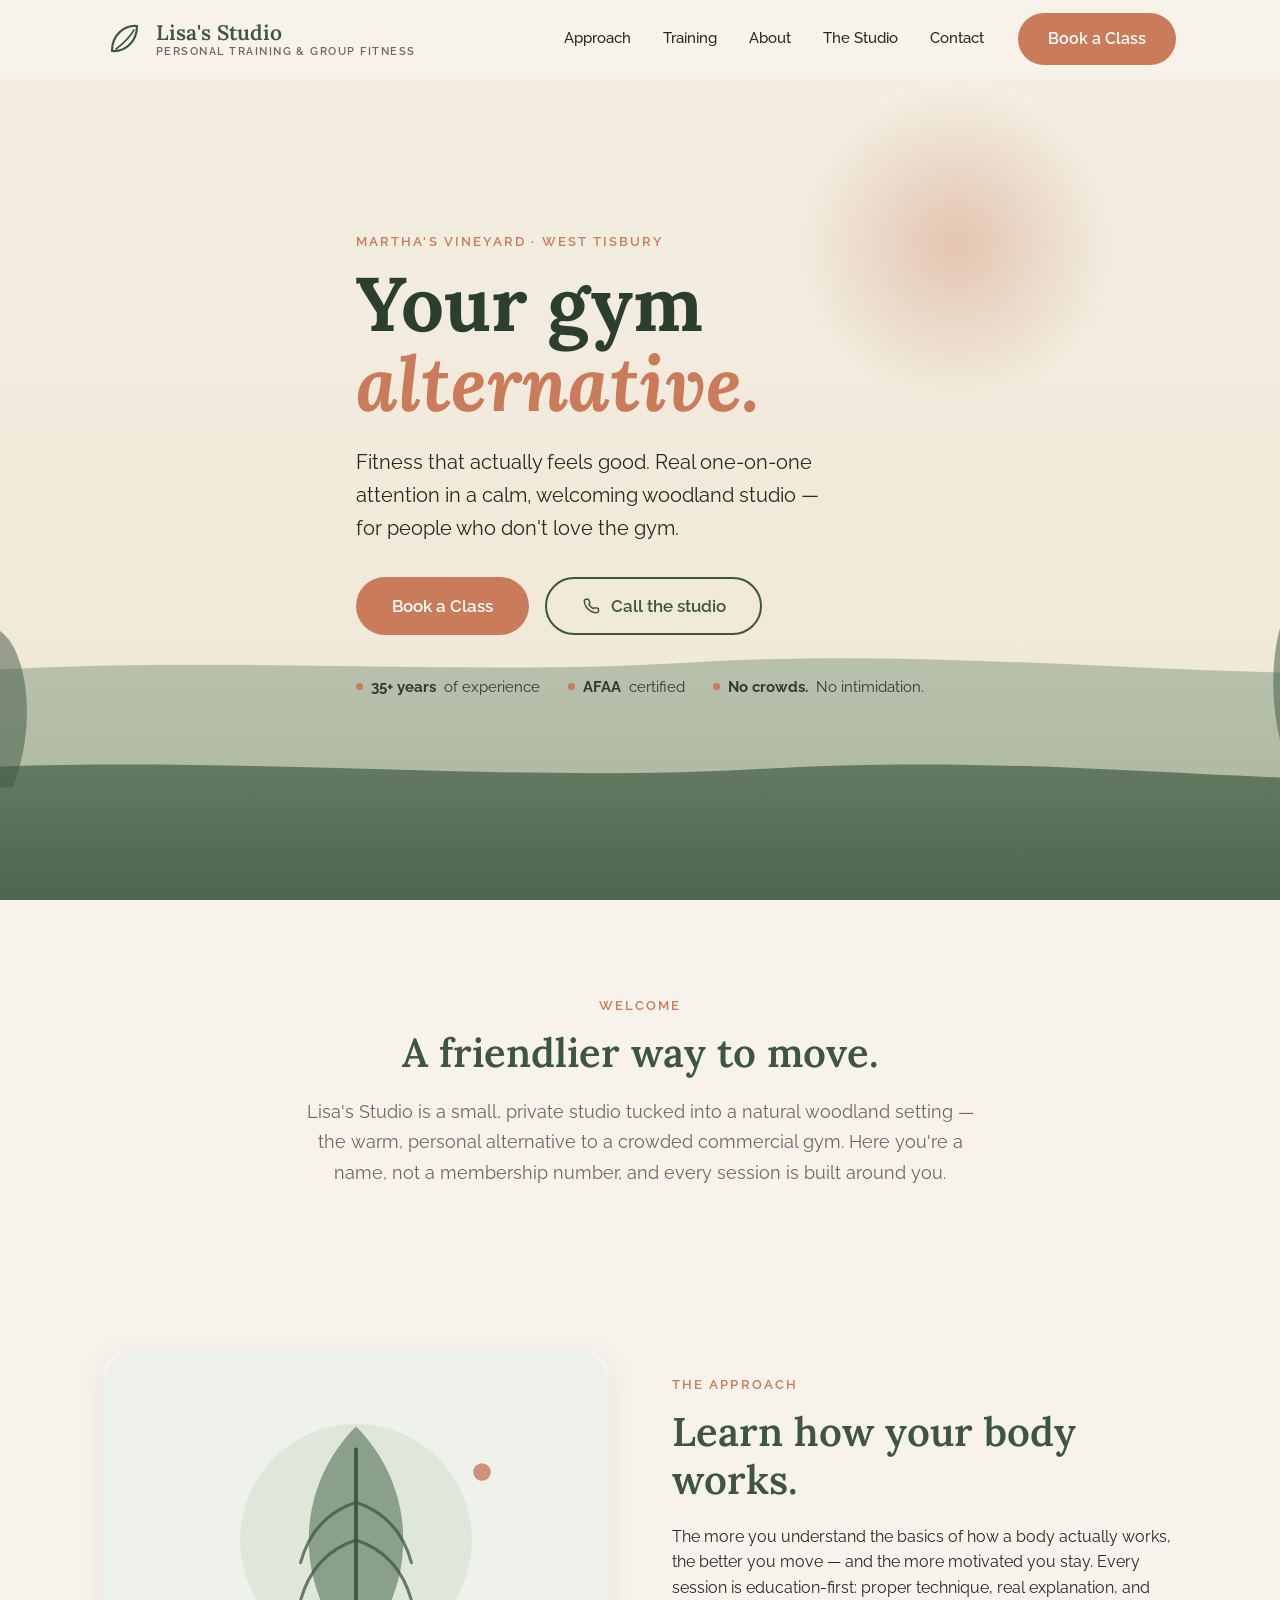
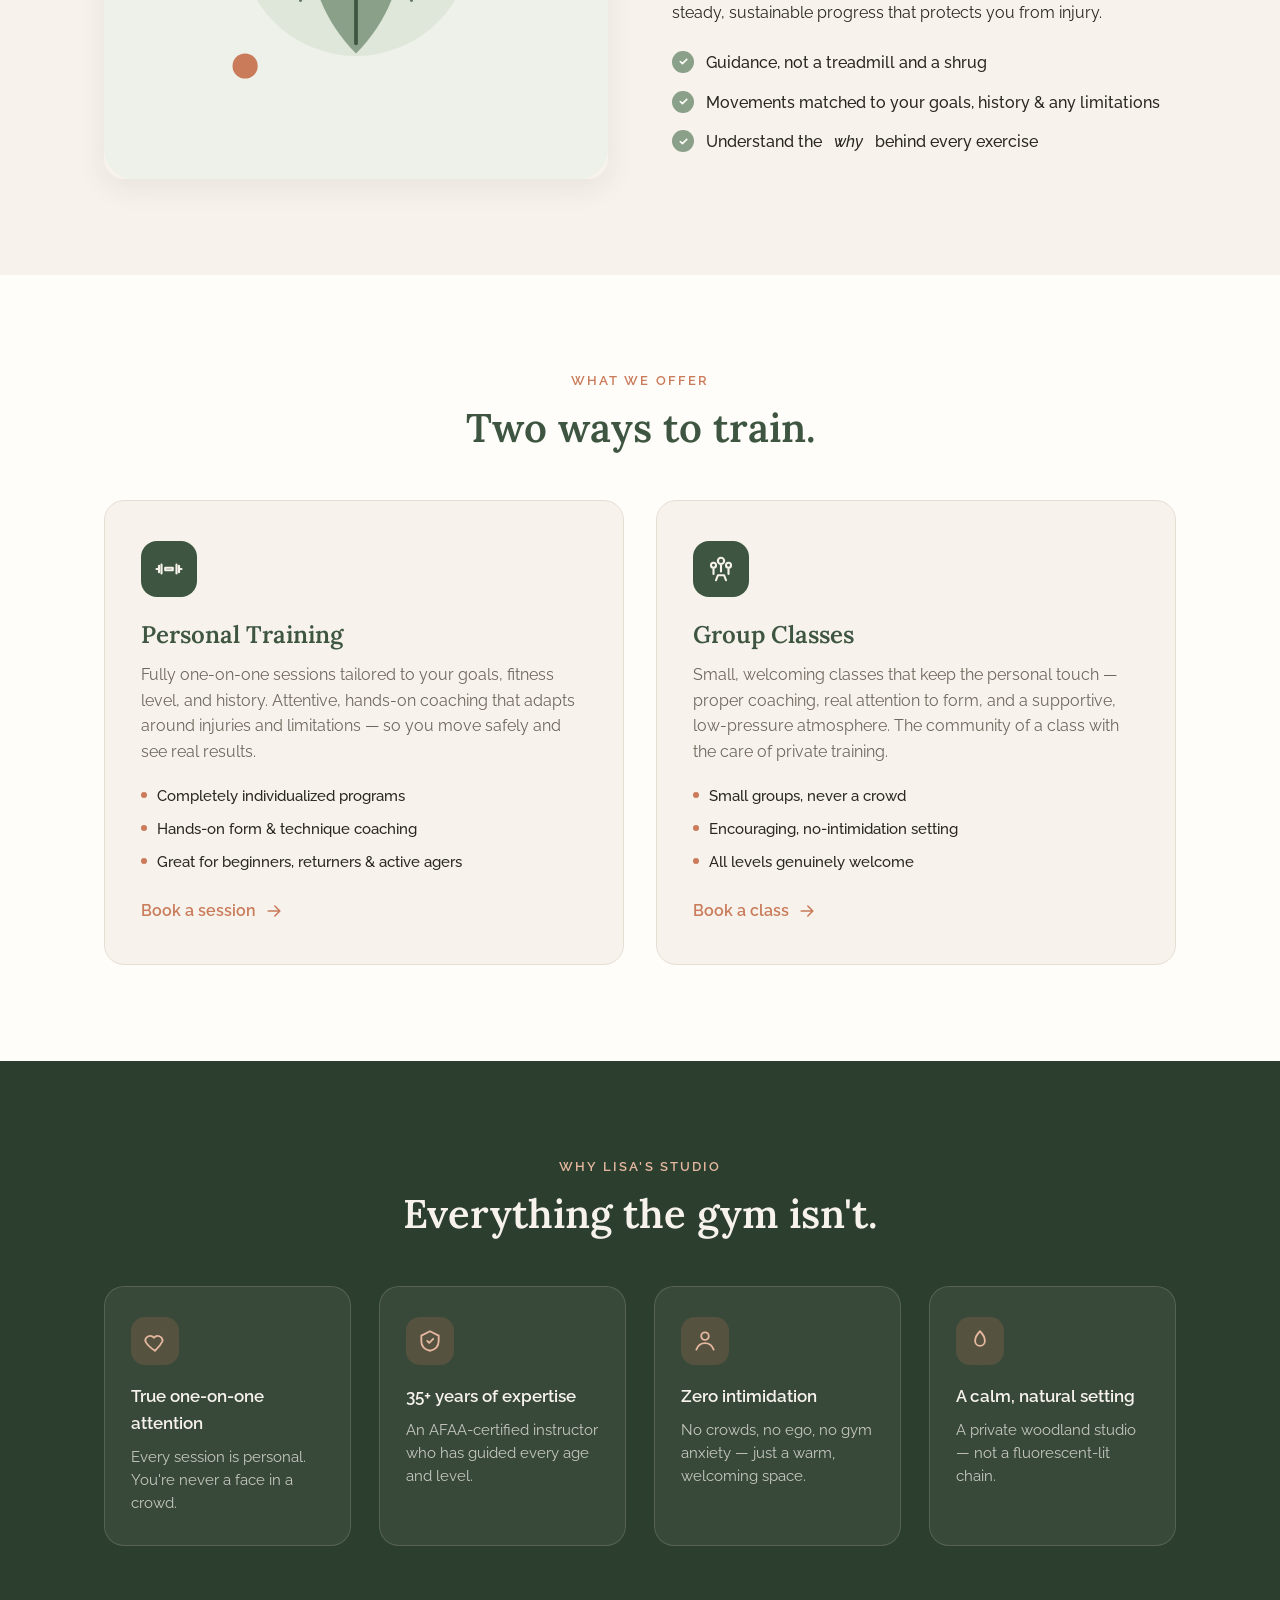
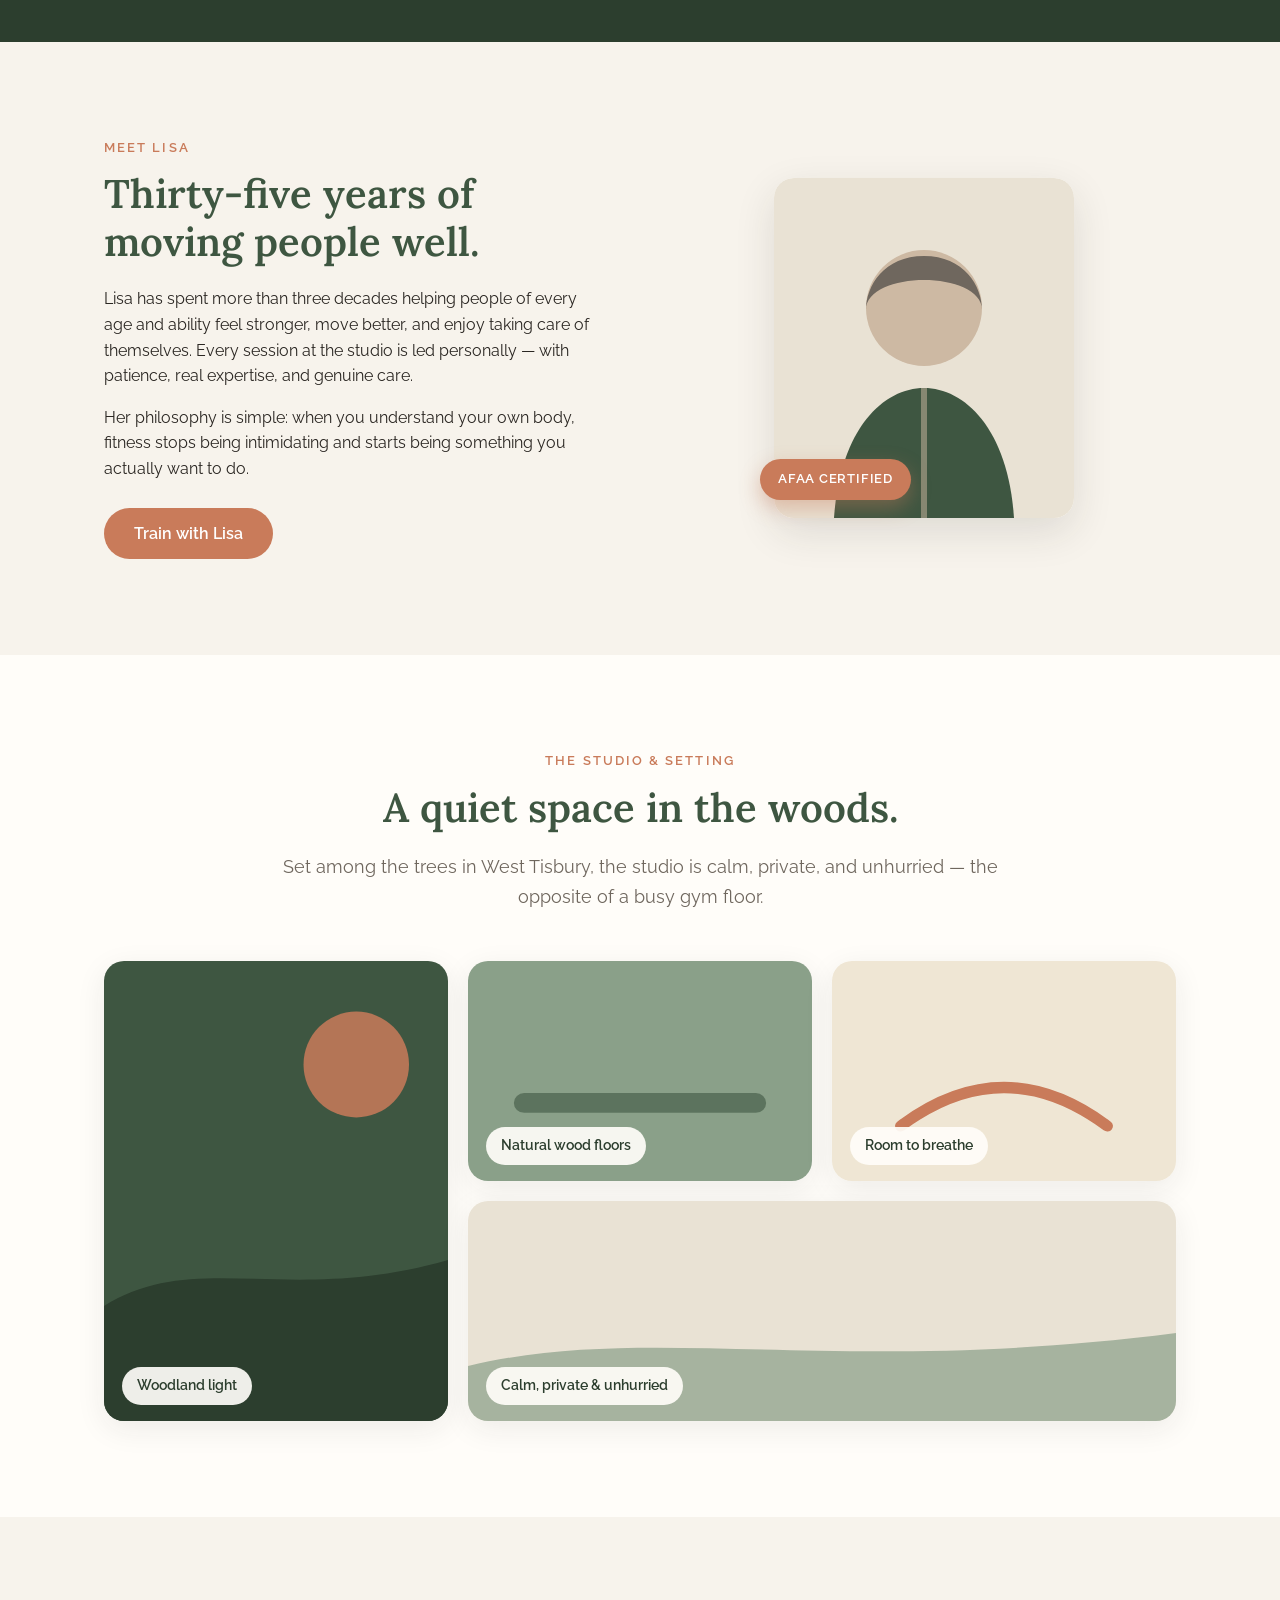
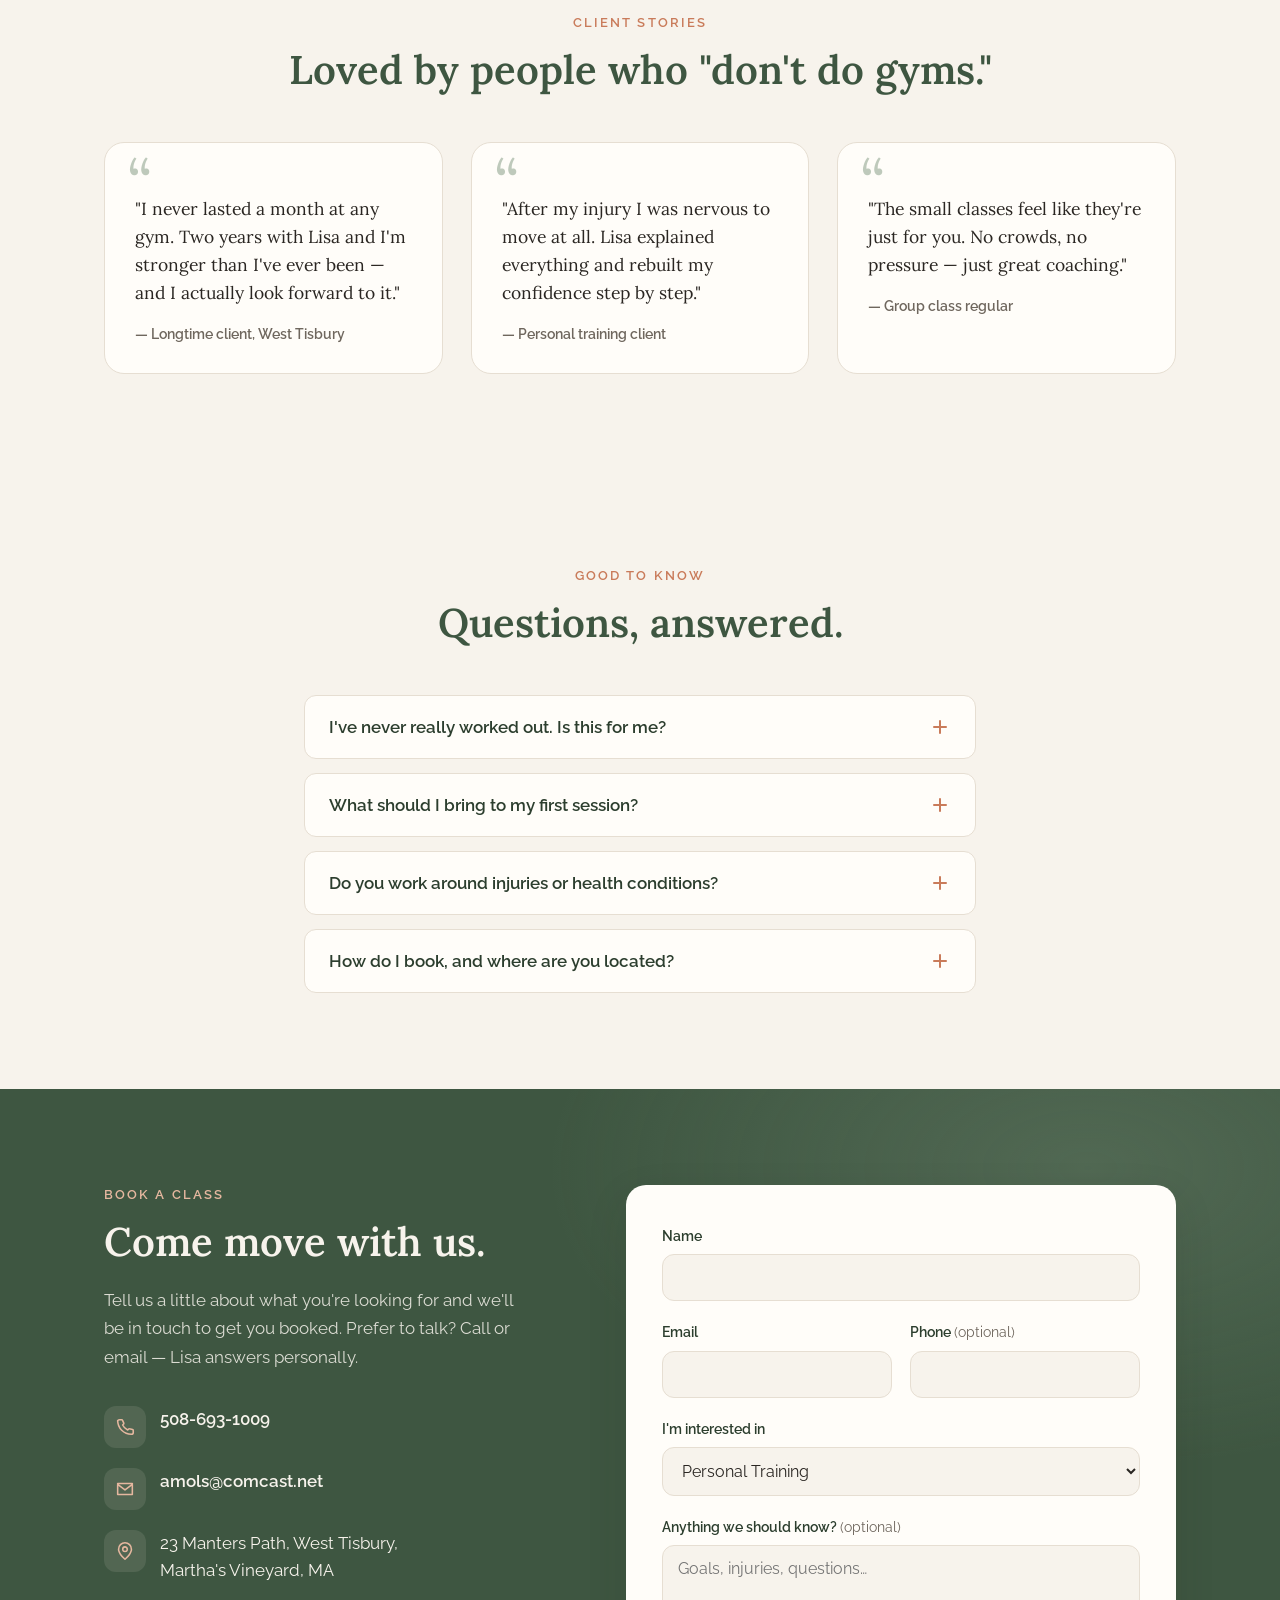
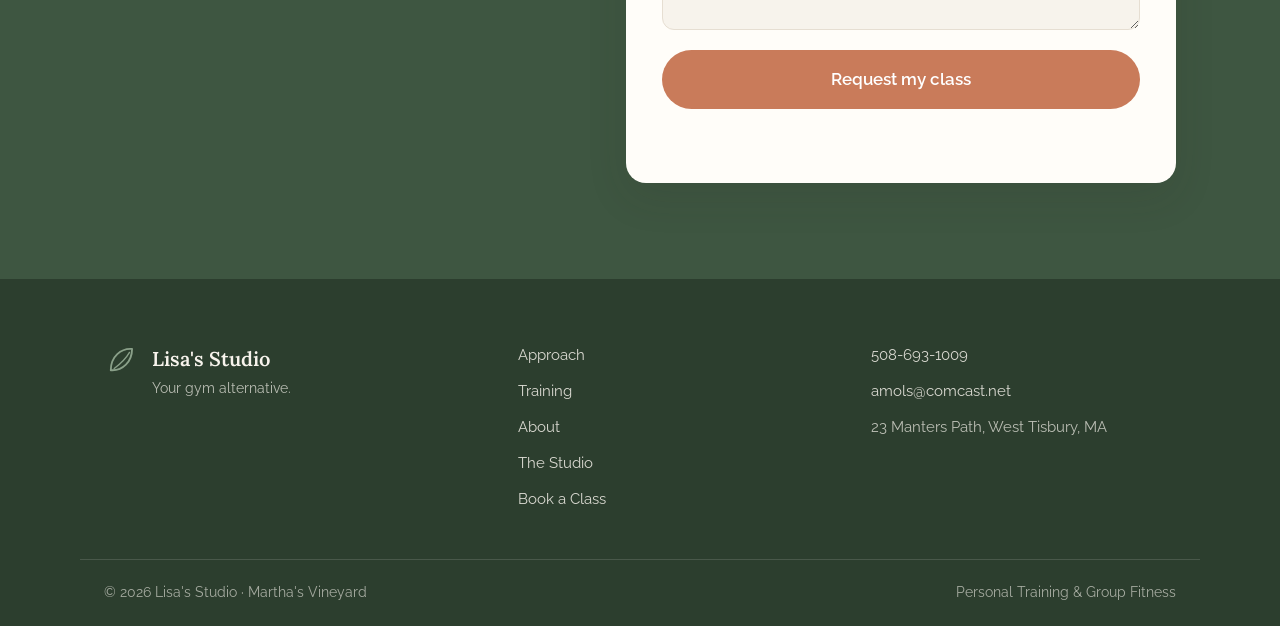
==== website/index.html @ b83dbb6c "Lisa's Studio brand kit and landing page Modernized brand and single-page site for Lisa's Studio (pe" ====
<!DOCTYPE html>
<html lang="en">
<head>
  <meta charset="UTF-8" />
  <meta name="viewport" content="width=device-width, initial-scale=1" />
  <title>Lisa's Studio — Your Gym Alternative | Personal Training &amp; Group Fitness, Martha's Vineyard</title>
  <meta name="description" content="Lisa's Studio is the warm, personal alternative to the gym on Martha's Vineyard. AFAA-certified, 35+ years of experience. One-on-one personal training and small group classes in a calm woodland setting. Book a class today." />

  <meta property="og:title" content="Lisa's Studio — Your Gym Alternative" />
  <meta property="og:description" content="Personal training &amp; small group fitness classes in a calm woodland studio on Martha's Vineyard. No crowds, no intimidation — just you, moving well." />
  <meta property="og:type" content="website" />

  <link rel="preconnect" href="https://fonts.googleapis.com" />
  <link rel="preconnect" href="https://fonts.gstatic.com" crossorigin />
  <link href="https://fonts.googleapis.com/css2?family=Lora:wght@500;600;700&family=Raleway:wght@300;400;500;600&display=swap" rel="stylesheet" />

  <link rel="stylesheet" href="styles.css" />
</head>
<body>
  <a class="skip-link" href="#main">Skip to content</a>

  <!-- ================= NAV ================= -->
  <header class="nav" id="nav">
    <div class="container nav__inner">
      <a class="brand" href="#top" aria-label="Lisa's Studio home">
        <span class="brand__mark" aria-hidden="true">
          <svg viewBox="0 0 40 40" width="40" height="40" role="img">
            <path class="leaf-stroke" d="M8 32 C 8 16, 20 6, 33 7 C 33 22, 22 33, 8 32 Z" fill="none" stroke="currentColor" stroke-width="2.2" stroke-linecap="round" stroke-linejoin="round"/>
            <path class="leaf-vein" d="M12 30 C 20 24, 26 18, 30 11" fill="none" stroke="currentColor" stroke-width="1.6" stroke-linecap="round"/>
          </svg>
        </span>
        <span class="brand__text">
          <span class="brand__name">Lisa's Studio</span>
          <span class="brand__sub">Personal Training &amp; Group Fitness</span>
        </span>
      </a>

      <nav class="nav__links" aria-label="Primary">
        <a href="#approach">Approach</a>
        <a href="#offerings">Training</a>
        <a href="#lisa">About</a>
        <a href="#studio">The Studio</a>
        <a href="#contact">Contact</a>
      </nav>

      <a href="#contact" class="btn btn--primary nav__cta">Book a Class</a>

      <button class="nav__toggle" id="navToggle" aria-label="Open menu" aria-expanded="false" aria-controls="mobileMenu">
        <span></span><span></span><span></span>
      </button>
    </div>

    <div class="mobile-menu" id="mobileMenu" hidden>
      <a href="#approach">Approach</a>
      <a href="#offerings">Training</a>
      <a href="#lisa">About</a>
      <a href="#studio">The Studio</a>
      <a href="#contact">Contact</a>
      <a href="#contact" class="btn btn--primary">Book a Class</a>
    </div>
  </header>

  <main id="main">
    <span id="top"></span>

    <!-- ================= HERO ================= -->
    <section class="hero">
      <div class="hero__bg" aria-hidden="true">
        <div class="hero__sun"></div>
        <svg class="hero__scene" viewBox="0 0 1440 720" preserveAspectRatio="xMidYMax slice" role="img" aria-hidden="true">
          <defs>
            <linearGradient id="sky" x1="0" y1="0" x2="0" y2="1">
              <stop offset="0%" stop-color="#f4efe4"/>
              <stop offset="100%" stop-color="#efe6d4"/>
            </linearGradient>
            <linearGradient id="hillA" x1="0" y1="0" x2="0" y2="1">
              <stop offset="0%" stop-color="#8AA089"/>
              <stop offset="100%" stop-color="#6f8a70"/>
            </linearGradient>
            <linearGradient id="hillB" x1="0" y1="0" x2="0" y2="1">
              <stop offset="0%" stop-color="#556e56"/>
              <stop offset="100%" stop-color="#3E5641"/>
            </linearGradient>
          </defs>
          <rect width="1440" height="720" fill="url(#sky)"/>
          <path d="M0 560 C 260 510, 520 545, 760 530 C 1010 515, 1230 555, 1440 530 L1440 720 L0 720 Z" fill="url(#hillA)" opacity="0.55"/>
          <path d="M0 630 C 300 590, 560 630, 820 615 C 1080 600, 1260 640, 1440 615 L1440 720 L0 720 Z" fill="url(#hillB)" opacity="0.85"/>
          <g opacity="0.5" fill="#3E5641">
            <path d="M180 630 c -24 -60, -7 -128, 19 -128 c 26 0, 43 68, 19 128 z"/>
            <path d="M1240 618 c -28 -72, -8 -154, 23 -154 c 31 0, 51 82, 23 154 z"/>
          </g>
        </svg>
      </div>

      <div class="container hero__inner">
        <p class="eyebrow">Martha's Vineyard · West Tisbury</p>
        <h1 class="hero__title">Your gym<br/><em>alternative.</em></h1>
        <p class="hero__lead">
          Fitness that actually feels good. Real one-on-one attention in a calm,
          welcoming woodland studio — for people who don't love the gym.
        </p>
        <div class="hero__actions">
          <a href="#contact" class="btn btn--primary btn--lg">Book a Class</a>
          <a href="tel:+15086931009" class="btn btn--ghost btn--lg">
            <svg class="icon" viewBox="0 0 24 24" aria-hidden="true"><path fill="none" stroke="currentColor" stroke-width="1.8" stroke-linecap="round" stroke-linejoin="round" d="M4 5c0 8.3 6.7 15 15 15a2 2 0 0 0 2-2v-2.3a1 1 0 0 0-.8-1l-3.3-.7a1 1 0 0 0-1 .3l-1 1a12 12 0 0 1-5.5-5.5l1-1a1 1 0 0 0 .3-1L9.3 4.8a1 1 0 0 0-1-.8H6a2 2 0 0 0-2 2Z"/></svg>
            Call the studio
          </a>
        </div>
        <ul class="hero__trust">
          <li><strong>35+ years</strong> of experience</li>
          <li><strong>AFAA</strong> certified</li>
          <li><strong>No crowds.</strong> No intimidation.</li>
        </ul>
      </div>
    </section>

    <!-- ================= WELCOME ================= -->
    <section class="section welcome" aria-labelledby="welcome-h">
      <div class="container narrow center">
        <p class="eyebrow">Welcome</p>
        <h2 id="welcome-h" class="h2">A friendlier way to move.</h2>
        <p class="lead-muted">
          Lisa's Studio is a small, private studio tucked into a natural woodland setting —
          the warm, personal alternative to a crowded commercial gym. Here you're a name,
          not a membership number, and every session is built around you.
        </p>
      </div>
    </section>

    <!-- ================= APPROACH ================= -->
    <section class="section approach" id="approach" aria-labelledby="approach-h">
      <div class="container grid-2">
        <div class="approach__art" aria-hidden="true">
          <svg viewBox="0 0 400 340" width="100%" role="img">
            <rect width="400" height="340" rx="24" fill="#eef1e9"/>
            <circle cx="200" cy="150" r="92" fill="#dfe6da"/>
            <path d="M200 60 C 150 110, 150 190, 200 240 C 250 190, 250 110, 200 60 Z" fill="#8AA089"/>
            <path d="M200 78 C 200 130, 200 190, 200 232" stroke="#3E5641" stroke-width="3" fill="none" stroke-linecap="round"/>
            <path d="M200 120 C 176 128, 162 146, 156 168 M200 150 C 176 158, 162 176, 156 198 M200 120 C 224 128, 238 146, 244 168 M200 150 C 224 158, 238 176, 244 198" stroke="#3E5641" stroke-width="2.4" fill="none" stroke-linecap="round" opacity="0.75"/>
            <circle cx="112" cy="250" r="10" fill="#C97B5A"/>
            <circle cx="300" cy="96" r="7" fill="#C97B5A" opacity="0.8"/>
          </svg>
        </div>
        <div class="approach__body">
          <p class="eyebrow">The approach</p>
          <h2 id="approach-h" class="h2">Learn how your body works.</h2>
          <p>
            The more you understand the basics of how a body actually works, the better you
            move — and the more motivated you stay. Every session is education-first: proper
            technique, real explanation, and steady, sustainable progress that protects you
            from injury.
          </p>
          <ul class="check-list">
            <li>Guidance, not a treadmill and a shrug</li>
            <li>Movements matched to your goals, history &amp; any limitations</li>
            <li>Understand the <em>why</em> behind every exercise</li>
          </ul>
        </div>
      </div>
    </section>

    <!-- ================= OFFERINGS ================= -->
    <section class="section offerings" id="offerings" aria-labelledby="offerings-h">
      <div class="container">
        <div class="center section__head">
          <p class="eyebrow">What we offer</p>
          <h2 id="offerings-h" class="h2">Two ways to train.</h2>
        </div>
        <div class="cards-2">
          <article class="offer-card">
            <span class="offer-card__icon" aria-hidden="true">
              <svg viewBox="0 0 24 24"><path fill="none" stroke="currentColor" stroke-width="1.7" stroke-linecap="round" stroke-linejoin="round" d="M2 12h2m16 0h2M4 9.5v5m16-5v5M6 8.5v7m12-7v7M9 11h6v2H9z"/></svg>
            </span>
            <h3 class="h3">Personal Training</h3>
            <p>
              Fully one-on-one sessions tailored to your goals, fitness level, and history.
              Attentive, hands-on coaching that adapts around injuries and limitations — so
              you move safely and see real results.
            </p>
            <ul class="mini-list">
              <li>Completely individualized programs</li>
              <li>Hands-on form &amp; technique coaching</li>
              <li>Great for beginners, returners &amp; active agers</li>
            </ul>
            <a href="#contact" class="link-arrow">Book a session
              <svg class="icon" viewBox="0 0 24 24" aria-hidden="true"><path fill="none" stroke="currentColor" stroke-width="1.9" stroke-linecap="round" stroke-linejoin="round" d="M5 12h14m-6-6 6 6-6 6"/></svg>
            </a>
          </article>

          <article class="offer-card">
            <span class="offer-card__icon" aria-hidden="true">
              <svg viewBox="0 0 24 24"><path fill="none" stroke="currentColor" stroke-width="1.7" stroke-linecap="round" stroke-linejoin="round" d="M12 8a2.5 2.5 0 1 0 0-5 2.5 2.5 0 0 0 0 5Zm0 0v6m-6-3a2 2 0 1 0 0-4 2 2 0 0 0 0 4Zm0 0v5m12-5a2 2 0 1 0 0-4 2 2 0 0 0 0 4Zm0 0v5M8 21l1.5-4h5L16 21"/></svg>
            </span>
            <h3 class="h3">Group Classes</h3>
            <p>
              Small, welcoming classes that keep the personal touch — proper coaching, real
              attention to form, and a supportive, low-pressure atmosphere. The community of a
              class with the care of private training.
            </p>
            <ul class="mini-list">
              <li>Small groups, never a crowd</li>
              <li>Encouraging, no-intimidation setting</li>
              <li>All levels genuinely welcome</li>
            </ul>
            <a href="#contact" class="link-arrow">Book a class
              <svg class="icon" viewBox="0 0 24 24" aria-hidden="true"><path fill="none" stroke="currentColor" stroke-width="1.9" stroke-linecap="round" stroke-linejoin="round" d="M5 12h14m-6-6 6 6-6 6"/></svg>
            </a>
          </article>
        </div>
      </div>
    </section>

    <!-- ================= BENEFITS ================= -->
    <section class="section benefits" aria-labelledby="benefits-h">
      <div class="container">
        <div class="center section__head">
          <p class="eyebrow eyebrow--light">Why Lisa's Studio</p>
          <h2 id="benefits-h" class="h2 h2--light">Everything the gym isn't.</h2>
        </div>
        <div class="benefit-grid">
          <div class="benefit">
            <span class="benefit__icon" aria-hidden="true"><svg viewBox="0 0 24 24"><path fill="none" stroke="currentColor" stroke-width="1.7" stroke-linecap="round" stroke-linejoin="round" d="M12 21s-7-4.5-9-9a4.5 4.5 0 0 1 8-3 4.5 4.5 0 0 1 8 3c-2 4.5-7 9-7 9Z"/></svg></span>
            <h3>True one-on-one attention</h3>
            <p>Every session is personal. You're never a face in a crowd.</p>
          </div>
          <div class="benefit">
            <span class="benefit__icon" aria-hidden="true"><svg viewBox="0 0 24 24"><path fill="none" stroke="currentColor" stroke-width="1.7" stroke-linecap="round" stroke-linejoin="round" d="M12 3 4 7v5c0 5 3.5 8 8 9 4.5-1 8-4 8-9V7l-8-4Zm-2.5 9 1.8 1.8 3.7-3.8"/></svg></span>
            <h3>35+ years of expertise</h3>
            <p>An AFAA-certified instructor who has guided every age and level.</p>
          </div>
          <div class="benefit">
            <span class="benefit__icon" aria-hidden="true"><svg viewBox="0 0 24 24"><path fill="none" stroke="currentColor" stroke-width="1.7" stroke-linecap="round" stroke-linejoin="round" d="M4 20c1.5-4 4.5-6 8-6s6.5 2 8 6M12 11a3.5 3.5 0 1 0 0-7 3.5 3.5 0 0 0 0 7Z"/></svg></span>
            <h3>Zero intimidation</h3>
            <p>No crowds, no ego, no gym anxiety — just a warm, welcoming space.</p>
          </div>
          <div class="benefit">
            <span class="benefit__icon" aria-hidden="true"><svg viewBox="0 0 24 24"><path fill="none" stroke="currentColor" stroke-width="1.7" stroke-linecap="round" stroke-linejoin="round" d="M12 3c3 3 4.5 6 4.5 9a4.5 4.5 0 0 1-9 0c0-3 1.5-6 4.5-9Z"/></svg></span>
            <h3>A calm, natural setting</h3>
            <p>A private woodland studio — not a fluorescent-lit chain.</p>
          </div>
        </div>
      </div>
    </section>

    <!-- ================= MEET LISA ================= -->
    <section class="section lisa" id="lisa" aria-labelledby="lisa-h">
      <div class="container grid-2 grid-2--reverse">
        <div class="lisa__portrait" aria-hidden="true">
          <div class="portrait-frame">
            <svg viewBox="0 0 300 340" width="100%" role="img">
              <rect width="300" height="340" rx="20" fill="#e9e2d4"/>
              <circle cx="150" cy="130" r="58" fill="#cdb9a3"/>
              <path d="M92 132 C 92 92, 208 92, 208 132 C 208 108, 190 78, 150 78 C 110 78, 92 108, 92 132 Z" fill="#6f675e"/>
              <path d="M60 340 C 66 250, 110 210, 150 210 C 190 210, 234 250, 240 340 Z" fill="#3E5641"/>
              <path d="M150 210 c 0 40, 0 80, 0 130" stroke="#cdb9a3" stroke-width="6" fill="none" opacity="0.5"/>
            </svg>
          </div>
          <span class="portrait-badge">AFAA Certified</span>
        </div>
        <div class="lisa__body">
          <p class="eyebrow">Meet Lisa</p>
          <h2 id="lisa-h" class="h2">Thirty-five years of moving people well.</h2>
          <p>
            Lisa has spent more than three decades helping people of every age and ability
            feel stronger, move better, and enjoy taking care of themselves. Every session at
            the studio is led personally — with patience, real expertise, and genuine care.
          </p>
          <p>
            Her philosophy is simple: when you understand your own body, fitness stops being
            intimidating and starts being something you actually want to do.
          </p>
          <a href="#contact" class="btn btn--primary">Train with Lisa</a>
        </div>
      </div>
    </section>

    <!-- ================= STUDIO ================= -->
    <section class="section studio" id="studio" aria-labelledby="studio-h">
      <div class="container">
        <div class="center section__head">
          <p class="eyebrow">The studio &amp; setting</p>
          <h2 id="studio-h" class="h2">A quiet space in the woods.</h2>
          <p class="lead-muted narrow center">
            Set among the trees in West Tisbury, the studio is calm, private, and
            unhurried — the opposite of a busy gym floor.
          </p>
        </div>
        <div class="studio__gallery">
          <div class="tile tile--tall">
            <svg viewBox="0 0 300 400" preserveAspectRatio="none" aria-hidden="true"><rect width="300" height="400" fill="#3E5641"/><path d="M0 300 C 80 250, 160 300, 300 260 L300 400 L0 400 Z" fill="#2C3E2E"/><circle cx="220" cy="90" r="46" fill="#C97B5A" opacity="0.85"/></svg>
            <span class="tile__label">Woodland light</span>
          </div>
          <div class="tile">
            <svg viewBox="0 0 300 200" preserveAspectRatio="none" aria-hidden="true"><rect width="300" height="200" fill="#8AA089"/><rect x="40" y="120" width="220" height="18" rx="9" fill="#3E5641" opacity="0.6"/></svg>
            <span class="tile__label">Natural wood floors</span>
          </div>
          <div class="tile">
            <svg viewBox="0 0 300 200" preserveAspectRatio="none" aria-hidden="true"><rect width="300" height="200" fill="#efe6d4"/><path d="M60 150 q 90 -70 180 0" stroke="#C97B5A" stroke-width="10" fill="none" stroke-linecap="round"/></svg>
            <span class="tile__label">Room to breathe</span>
          </div>
          <div class="tile tile--wide">
            <svg viewBox="0 0 620 200" preserveAspectRatio="none" aria-hidden="true"><rect width="620" height="200" fill="#e9e2d4"/><path d="M0 150 C 160 110, 320 160, 620 120 L620 200 L0 200 Z" fill="#8AA089" opacity="0.7"/></svg>
            <span class="tile__label">Calm, private &amp; unhurried</span>
          </div>
        </div>
      </div>
    </section>

    <!-- ================= TESTIMONIALS ================= -->
    <section class="section quotes" aria-labelledby="quotes-h">
      <div class="container">
        <div class="center section__head">
          <p class="eyebrow">Client stories</p>
          <h2 id="quotes-h" class="h2">Loved by people who "don't do gyms."</h2>
        </div>
        <div class="quote-grid">
          <figure class="quote">
            <blockquote>"I never lasted a month at any gym. Two years with Lisa and I'm stronger than I've ever been — and I actually look forward to it."</blockquote>
            <figcaption>— Longtime client, West Tisbury</figcaption>
          </figure>
          <figure class="quote">
            <blockquote>"After my injury I was nervous to move at all. Lisa explained everything and rebuilt my confidence step by step."</blockquote>
            <figcaption>— Personal training client</figcaption>
          </figure>
          <figure class="quote">
            <blockquote>"The small classes feel like they're just for you. No crowds, no pressure — just great coaching."</blockquote>
            <figcaption>— Group class regular</figcaption>
          </figure>
        </div>
      </div>
    </section>

    <!-- ================= FAQ ================= -->
    <section class="section faq" aria-labelledby="faq-h">
      <div class="container narrow">
        <div class="center section__head">
          <p class="eyebrow">Good to know</p>
          <h2 id="faq-h" class="h2">Questions, answered.</h2>
        </div>
        <div class="accordion" id="accordion">
          <div class="acc-item">
            <button class="acc-trigger" aria-expanded="false">
              I've never really worked out. Is this for me?
              <span class="acc-icon" aria-hidden="true"></span>
            </button>
            <div class="acc-panel"><p>Absolutely — most clients come in feeling exactly that way. Every session starts where you are, with patient, hands-on guidance and zero judgment.</p></div>
          </div>
          <div class="acc-item">
            <button class="acc-trigger" aria-expanded="false">
              What should I bring to my first session?
              <span class="acc-icon" aria-hidden="true"></span>
            </button>
            <div class="acc-panel"><p>Just comfortable clothes, supportive sneakers, and some water. We'll take care of the rest and talk through your goals when you arrive.</p></div>
          </div>
          <div class="acc-item">
            <button class="acc-trigger" aria-expanded="false">
              Do you work around injuries or health conditions?
              <span class="acc-icon" aria-hidden="true"></span>
            </button>
            <div class="acc-panel"><p>Yes. Programs are fully tailored around your history, any injuries, and any limitations — safe, gradual progress is the whole point.</p></div>
          </div>
          <div class="acc-item">
            <button class="acc-trigger" aria-expanded="false">
              How do I book, and where are you located?
              <span class="acc-icon" aria-hidden="true"></span>
            </button>
            <div class="acc-panel"><p>Use the form below, call <a href="tel:+15086931009">508-693-1009</a>, or email <a href="mailto:amols@comcast.net">amols@comcast.net</a>. The studio is at 23 Manters Path, West Tisbury, Martha's Vineyard, MA.</p></div>
          </div>
        </div>
      </div>
    </section>

    <!-- ================= CONTACT / BOOK ================= -->
    <section class="section contact" id="contact" aria-labelledby="contact-h">
      <div class="container grid-2">
        <div class="contact__info">
          <p class="eyebrow eyebrow--light">Book a class</p>
          <h2 id="contact-h" class="h2 h2--light">Come move with us.</h2>
          <p class="contact__lead">Tell us a little about what you're looking for and we'll be in touch to get you booked. Prefer to talk? Call or email — Lisa answers personally.</p>
          <ul class="contact__list">
            <li>
              <span class="ci" aria-hidden="true"><svg viewBox="0 0 24 24"><path fill="none" stroke="currentColor" stroke-width="1.7" stroke-linecap="round" stroke-linejoin="round" d="M4 5c0 8.3 6.7 15 15 15a2 2 0 0 0 2-2v-2.3a1 1 0 0 0-.8-1l-3.3-.7a1 1 0 0 0-1 .3l-1 1a12 12 0 0 1-5.5-5.5l1-1a1 1 0 0 0 .3-1L9.3 4.8a1 1 0 0 0-1-.8H6a2 2 0 0 0-2 2Z"/></svg></span>
              <a href="tel:+15086931009">508-693-1009</a>
            </li>
            <li>
              <span class="ci" aria-hidden="true"><svg viewBox="0 0 24 24"><path fill="none" stroke="currentColor" stroke-width="1.7" stroke-linecap="round" stroke-linejoin="round" d="M4 6h16v12H4zM4 7l8 6 8-6"/></svg></span>
              <a href="mailto:amols@comcast.net">amols@comcast.net</a>
            </li>
            <li>
              <span class="ci" aria-hidden="true"><svg viewBox="0 0 24 24"><path fill="none" stroke="currentColor" stroke-width="1.7" stroke-linecap="round" stroke-linejoin="round" d="M12 21s-7-6-7-11a7 7 0 0 1 14 0c0 5-7 11-7 11Zm0-8.5a2.5 2.5 0 1 0 0-5 2.5 2.5 0 0 0 0 5Z"/></svg></span>
              <span>23 Manters Path, West Tisbury,<br/>Martha's Vineyard, MA</span>
            </li>
          </ul>
        </div>

        <form class="booking" id="bookingForm" novalidate>
          <div class="field">
            <label for="name">Name</label>
            <input id="name" name="name" type="text" autocomplete="name" required />
            <span class="err" data-for="name"></span>
          </div>
          <div class="field-row">
            <div class="field">
              <label for="email">Email</label>
              <input id="email" name="email" type="email" autocomplete="email" required />
              <span class="err" data-for="email"></span>
            </div>
            <div class="field">
              <label for="phone">Phone <span class="opt">(optional)</span></label>
              <input id="phone" name="phone" type="tel" autocomplete="tel" />
            </div>
          </div>
          <div class="field">
            <label for="interest">I'm interested in</label>
            <select id="interest" name="interest">
              <option value="Personal Training">Personal Training</option>
              <option value="Group Classes">Group Classes</option>
              <option value="Not sure yet">Not sure yet — help me choose</option>
            </select>
          </div>
          <div class="field">
            <label for="message">Anything we should know? <span class="opt">(optional)</span></label>
            <textarea id="message" name="message" rows="3" placeholder="Goals, injuries, questions…"></textarea>
          </div>
          <button type="submit" class="btn btn--primary btn--lg btn--block">Request my class</button>
          <p class="form-note" id="formNote" role="status" aria-live="polite"></p>
        </form>
      </div>
    </section>
  </main>

  <!-- ================= FOOTER ================= -->
  <footer class="footer">
    <div class="container footer__inner">
      <div class="footer__brand">
        <span class="brand__mark brand__mark--sm" aria-hidden="true">
          <svg viewBox="0 0 40 40" width="34" height="34"><path d="M8 32 C 8 16, 20 6, 33 7 C 33 22, 22 33, 8 32 Z" fill="none" stroke="currentColor" stroke-width="2.2" stroke-linecap="round" stroke-linejoin="round"/><path d="M12 30 C 20 24, 26 18, 30 11" fill="none" stroke="currentColor" stroke-width="1.6" stroke-linecap="round"/></svg>
        </span>
        <div>
          <p class="footer__name">Lisa's Studio</p>
          <p class="footer__tag">Your gym alternative.</p>
        </div>
      </div>
      <nav class="footer__nav" aria-label="Footer">
        <a href="#approach">Approach</a>
        <a href="#offerings">Training</a>
        <a href="#lisa">About</a>
        <a href="#studio">The Studio</a>
        <a href="#contact">Book a Class</a>
      </nav>
      <div class="footer__contact">
        <a href="tel:+15086931009">508-693-1009</a>
        <a href="mailto:amols@comcast.net">amols@comcast.net</a>
        <p>23 Manters Path, West Tisbury, MA</p>
      </div>
    </div>
    <div class="footer__base">
      <p>© <span id="year"></span> Lisa's Studio · Martha's Vineyard</p>
      <p>Personal Training &amp; Group Fitness</p>
    </div>
  </footer>

  <script src="script.js"></script>
</body>
</html>
---- website/styles.css ----
/* ============================================================
   Lisa's Studio — styles.css
   Brand kit: warm sand + forest moss + terracotta / Lora + Raleway
   ============================================================ */

/* ---------- Tokens ---------- */
:root {
  /* Color palette (from brand kit) */
  --forest: #3E5641;
  --pine: #2C3E2E;
  --sage: #8AA089;
  --terracotta: #C97B5A;
  --clay: #B4674A;
  --sand: #F7F3EC;
  --cream: #FFFDF9;
  --bark: #2A2622;
  --stone: #6F675E;
  --oat: #E6DED2;
  --success: #4B7B54;
  --error: #B23A3A;

  /* Type */
  --font-head: "Lora", Georgia, serif;
  --font-body: "Raleway", "Helvetica Neue", Arial, sans-serif;

  /* Shape & shadow */
  --radius: 20px;
  --radius-sm: 12px;
  --shadow-soft: 0 8px 30px rgba(42, 38, 34, 0.08);
  --shadow-lift: 0 14px 40px rgba(42, 38, 34, 0.12);

  /* Layout */
  --container: 1120px;
  --nav-h: 78px;
}

/* ---------- Reset / base ---------- */
*, *::before, *::after { box-sizing: border-box; }

html {
  scroll-behavior: smooth;
  scroll-padding-top: calc(var(--nav-h) + 12px);
}

body {
  margin: 0;
  font-family: var(--font-body);
  font-size: 16px;
  line-height: 1.6;
  color: var(--bark);
  background: var(--sand);
  -webkit-font-smoothing: antialiased;
}

img, svg { display: block; max-width: 100%; }

a { color: var(--clay); text-decoration: none; }
a:hover { text-decoration: underline; }

h1, h2, h3 { font-family: var(--font-head); color: var(--forest); margin: 0 0 0.5em; }
p { margin: 0 0 1em; }

:focus-visible {
  outline: 3px solid var(--terracotta);
  outline-offset: 2px;
  border-radius: 4px;
}

.skip-link {
  position: absolute;
  left: -999px;
  top: 8px;
  background: var(--forest);
  color: #fff;
  padding: 10px 18px;
  border-radius: 8px;
  z-index: 200;
}
.skip-link:focus { left: 8px; }

/* ---------- Layout helpers ---------- */
.container {
  max-width: var(--container);
  margin: 0 auto;
  padding: 0 24px;
}
.narrow { max-width: 720px; margin-left: auto; margin-right: auto; }
.center { text-align: center; }

.section { padding: 96px 0; }
.section__head { margin-bottom: 48px; }

.grid-2 {
  display: grid;
  grid-template-columns: 1fr 1fr;
  gap: 64px;
  align-items: center;
}

/* ---------- Type utilities ---------- */
.eyebrow {
  font-family: var(--font-body);
  font-size: 13px;
  font-weight: 600;
  letter-spacing: 0.16em;
  text-transform: uppercase;
  color: var(--terracotta);
  margin: 0 0 12px;
}
.eyebrow--light { color: #E5B79F; }

.h2 {
  font-size: clamp(30px, 4vw, 40px);
  line-height: 1.2;
  font-weight: 600;
}
.h2--light { color: var(--sand); }

.h3 { font-size: 24px; line-height: 1.3; font-weight: 600; }

.lead-muted {
  font-size: 18px;
  color: var(--stone);
  line-height: 1.7;
}

/* ---------- Buttons ---------- */
.btn {
  display: inline-flex;
  align-items: center;
  justify-content: center;
  gap: 10px;
  font-family: var(--font-body);
  font-weight: 600;
  font-size: 16px;
  line-height: 1.2;
  padding: 14px 28px;
  border-radius: 999px;
  border: 2px solid transparent;
  cursor: pointer;
  text-decoration: none;
  transition: background-color 200ms ease, color 200ms ease,
    border-color 200ms ease, transform 200ms ease, box-shadow 200ms ease;
}
.btn:hover { text-decoration: none; }

.btn--primary {
  background: var(--terracotta);
  color: #fff;
}
.btn--primary:hover {
  background: var(--clay);
  transform: translateY(-2px);
  box-shadow: 0 10px 24px rgba(201, 123, 90, 0.35);
}

.btn--ghost {
  background: transparent;
  color: var(--forest);
  border-color: var(--forest);
}
.btn--ghost:hover {
  background: var(--forest);
  color: var(--sand);
}

.btn--lg { padding: 17px 34px; font-size: 17px; }
.btn--block { width: 100%; }

.icon { width: 20px; height: 20px; flex: none; }

/* ---------- Nav ---------- */
.nav {
  position: fixed;
  top: 0; left: 0; right: 0;
  z-index: 100;
  background: rgba(247, 243, 236, 0.92);
  backdrop-filter: blur(10px);
  -webkit-backdrop-filter: blur(10px);
  border-bottom: 1px solid transparent;
  transition: border-color 200ms ease, box-shadow 200ms ease;
}
.nav.is-scrolled {
  border-bottom-color: var(--oat);
  box-shadow: 0 4px 20px rgba(42, 38, 34, 0.06);
}

.nav__inner {
  height: var(--nav-h);
  display: flex;
  align-items: center;
  gap: 32px;
}

.brand {
  display: flex;
  align-items: center;
  gap: 12px;
  color: var(--forest);
  text-decoration: none;
}
.brand:hover { text-decoration: none; }

.brand__mark { color: var(--forest); }
.brand__mark--sm { color: currentColor; }

.brand__text { display: flex; flex-direction: column; line-height: 1.15; }
.brand__name {
  font-family: var(--font-head);
  font-weight: 600;
  font-size: 21px;
  color: var(--forest);
}
.brand__sub {
  font-size: 10.5px;
  font-weight: 600;
  letter-spacing: 0.14em;
  text-transform: uppercase;
  color: var(--stone);
}

.nav__links {
  display: flex;
  gap: 28px;
  margin-left: auto;
}
.nav__links a {
  color: var(--bark);
  font-weight: 500;
  font-size: 15px;
  padding: 6px 2px;
  border-bottom: 2px solid transparent;
  transition: color 180ms ease, border-color 180ms ease;
}
.nav__links a:hover {
  color: var(--terracotta);
  border-bottom-color: var(--terracotta);
  text-decoration: none;
}

.nav__cta { flex: none; }

.nav__toggle {
  display: none;
  flex-direction: column;
  justify-content: center;
  gap: 5px;
  width: 44px;
  height: 44px;
  padding: 10px;
  background: none;
  border: 0;
  cursor: pointer;
}
.nav__toggle span {
  display: block;
  height: 2px;
  border-radius: 2px;
  background: var(--forest);
  transition: transform 200ms ease, opacity 200ms ease;
}
.nav__toggle[aria-expanded="true"] span:nth-child(1) { transform: translateY(7px) rotate(45deg); }
.nav__toggle[aria-expanded="true"] span:nth-child(2) { opacity: 0; }
.nav__toggle[aria-expanded="true"] span:nth-child(3) { transform: translateY(-7px) rotate(-45deg); }

.mobile-menu {
  display: none;
  flex-direction: column;
  gap: 4px;
  padding: 12px 24px 24px;
  background: var(--sand);
  border-bottom: 1px solid var(--oat);
}
.mobile-menu a {
  padding: 12px 4px;
  font-weight: 500;
  color: var(--bark);
}
.mobile-menu .btn { margin-top: 10px; }
.mobile-menu.is-open { display: flex; }

/* ---------- Hero ---------- */
.hero {
  position: relative;
  min-height: 100svh;
  display: flex;
  align-items: center;
  padding: calc(var(--nav-h) + 48px) 0 96px;
  overflow: hidden;
}

.hero__bg { position: absolute; inset: 0; z-index: -1; }
.hero__scene { width: 100%; height: 100%; }

.hero__sun {
  position: absolute;
  top: 8%;
  right: 12%;
  width: 340px;
  height: 340px;
  border-radius: 50%;
  background: radial-gradient(circle, rgba(201, 123, 90, 0.35), transparent 65%);
  filter: blur(6px);
  pointer-events: none;
}

.hero__inner { max-width: 640px; }

.hero__title {
  font-size: clamp(46px, 7vw, 76px);
  line-height: 1.05;
  font-weight: 700;
  color: var(--pine);
  margin-bottom: 22px;
}
.hero__title em {
  font-style: italic;
  color: var(--terracotta);
}

.hero__lead {
  font-size: clamp(17px, 2vw, 20px);
  line-height: 1.65;
  color: var(--bark);
  max-width: 480px;
  margin-bottom: 32px;
}

.hero__actions {
  display: flex;
  flex-wrap: wrap;
  gap: 16px;
  margin-bottom: 40px;
}

.hero__trust {
  list-style: none;
  display: flex;
  flex-wrap: wrap;
  gap: 12px 28px;
  padding: 0;
  margin: 0;
  font-size: 14.5px;
  color: var(--pine);
}
.hero__trust li { display: flex; align-items: center; gap: 8px; }
.hero__trust li::before {
  content: "";
  width: 7px;
  height: 7px;
  border-radius: 50%;
  background: var(--terracotta);
  flex: none;
}

/* ---------- Welcome ---------- */
.welcome { padding-bottom: 48px; }

/* ---------- Approach ---------- */
.approach__art svg {
  border-radius: var(--radius);
  box-shadow: var(--shadow-soft);
}

.check-list {
  list-style: none;
  padding: 0;
  margin: 24px 0 0;
  display: flex;
  flex-direction: column;
  gap: 14px;
}
.check-list li {
  display: flex;
  gap: 12px;
  align-items: flex-start;
  font-weight: 500;
}
.check-list li::before {
  content: "";
  flex: none;
  width: 22px;
  height: 22px;
  margin-top: 1px;
  border-radius: 50%;
  background: var(--sage) url("data:image/svg+xml,%3Csvg xmlns='http://www.w3.org/2000/svg' viewBox='0 0 24 24'%3E%3Cpath fill='none' stroke='%23FFFDF9' stroke-width='3' stroke-linecap='round' stroke-linejoin='round' d='m6 12 4 4 8-8'/%3E%3C/svg%3E") center / 13px no-repeat;
}

/* ---------- Offerings ---------- */
.offerings { background: var(--cream); }

.cards-2 {
  display: grid;
  grid-template-columns: 1fr 1fr;
  gap: 32px;
}

.offer-card {
  background: var(--sand);
  border: 1px solid var(--oat);
  border-radius: var(--radius);
  padding: 40px 36px;
  display: flex;
  flex-direction: column;
  transition: transform 250ms ease, box-shadow 250ms ease;
}
.offer-card:hover {
  transform: translateY(-4px);
  box-shadow: var(--shadow-lift);
}

.offer-card__icon {
  width: 56px;
  height: 56px;
  border-radius: 16px;
  background: var(--forest);
  color: var(--sand);
  display: grid;
  place-items: center;
  margin-bottom: 22px;
}
.offer-card__icon svg { width: 30px; height: 30px; }

.offer-card p { color: var(--stone); }

.mini-list {
  list-style: none;
  padding: 0;
  margin: 4px 0 24px;
  display: flex;
  flex-direction: column;
  gap: 9px;
  font-size: 15px;
  font-weight: 500;
}
.mini-list li { display: flex; gap: 10px; align-items: flex-start; }
.mini-list li::before {
  content: "";
  width: 6px;
  height: 6px;
  margin-top: 8px;
  border-radius: 50%;
  background: var(--terracotta);
  flex: none;
}

.link-arrow {
  margin-top: auto;
  display: inline-flex;
  align-items: center;
  gap: 8px;
  font-weight: 600;
  color: var(--terracotta);
  transition: gap 200ms ease, color 200ms ease;
}
.link-arrow:hover { gap: 13px; color: var(--clay); text-decoration: none; }

/* ---------- Benefits (dark section) ---------- */
.benefits {
  background: var(--pine);
  color: var(--sand);
}

.benefit-grid {
  display: grid;
  grid-template-columns: repeat(4, 1fr);
  gap: 28px;
}

.benefit {
  background: rgba(247, 243, 236, 0.06);
  border: 1px solid rgba(247, 243, 236, 0.14);
  border-radius: var(--radius);
  padding: 30px 26px;
}
.benefit__icon {
  display: inline-grid;
  place-items: center;
  width: 48px;
  height: 48px;
  border-radius: 14px;
  background: rgba(201, 123, 90, 0.2);
  color: #E5B79F;
  margin-bottom: 18px;
}
.benefit__icon svg { width: 26px; height: 26px; }

.benefit h3 {
  font-family: var(--font-body);
  font-size: 17px;
  font-weight: 600;
  color: var(--sand);
  margin-bottom: 8px;
}
.benefit p {
  font-size: 14.5px;
  line-height: 1.6;
  color: rgba(247, 243, 236, 0.75);
  margin: 0;
}

/* ---------- Meet Lisa ---------- */
.grid-2--reverse > .lisa__portrait { order: 2; }

.lisa__portrait { position: relative; max-width: 400px; margin: 0 auto; }

.portrait-frame {
  border-radius: var(--radius);
  overflow: hidden;
  box-shadow: var(--shadow-lift);
}

.portrait-badge {
  position: absolute;
  bottom: 18px;
  left: -14px;
  background: var(--terracotta);
  color: #fff;
  font-size: 13px;
  font-weight: 600;
  letter-spacing: 0.06em;
  text-transform: uppercase;
  padding: 10px 18px;
  border-radius: 999px;
  box-shadow: 0 8px 20px rgba(201, 123, 90, 0.4);
}

.lisa__body .btn { margin-top: 10px; }

/* ---------- Studio gallery ---------- */
.studio { background: var(--cream); }

.studio__gallery {
  display: grid;
  grid-template-columns: repeat(3, 1fr);
  grid-template-rows: 220px 220px;
  gap: 20px;
}

.tile {
  position: relative;
  border-radius: var(--radius);
  overflow: hidden;
  box-shadow: var(--shadow-soft);
}
.tile svg { width: 100%; height: 100%; object-fit: cover; }
.tile--tall { grid-row: span 2; }
.tile--wide { grid-column: span 2; }

.tile__label {
  position: absolute;
  left: 18px;
  bottom: 16px;
  background: rgba(255, 253, 249, 0.92);
  color: var(--pine);
  font-size: 13.5px;
  font-weight: 600;
  padding: 8px 15px;
  border-radius: 999px;
}

/* ---------- Testimonials ---------- */
.quote-grid {
  display: grid;
  grid-template-columns: repeat(3, 1fr);
  gap: 28px;
}

.quote {
  margin: 0;
  background: var(--cream);
  border: 1px solid var(--oat);
  border-radius: var(--radius);
  padding: 34px 30px 28px;
  position: relative;
}
.quote::before {
  content: "\201C";
  position: absolute;
  top: 8px;
  left: 22px;
  font-family: var(--font-head);
  font-size: 64px;
  line-height: 1;
  color: var(--sage);
  opacity: 0.55;
}
.quote blockquote {
  margin: 18px 0 16px;
  font-family: var(--font-head);
  font-size: 17.5px;
  line-height: 1.6;
  color: var(--bark);
}
.quote figcaption {
  font-size: 14px;
  font-weight: 600;
  color: var(--stone);
}

/* ---------- FAQ ---------- */
.accordion {
  display: flex;
  flex-direction: column;
  gap: 14px;
}

.acc-item {
  background: var(--cream);
  border: 1px solid var(--oat);
  border-radius: var(--radius-sm);
  overflow: hidden;
}

.acc-trigger {
  width: 100%;
  display: flex;
  align-items: center;
  justify-content: space-between;
  gap: 16px;
  padding: 20px 24px;
  background: none;
  border: 0;
  cursor: pointer;
  text-align: left;
  font-family: var(--font-body);
  font-size: 16.5px;
  font-weight: 600;
  color: var(--pine);
  transition: color 180ms ease;
}
.acc-trigger:hover { color: var(--terracotta); }

.acc-icon {
  position: relative;
  flex: none;
  width: 22px;
  height: 22px;
}
.acc-icon::before,
.acc-icon::after {
  content: "";
  position: absolute;
  top: 50%;
  left: 50%;
  width: 14px;
  height: 2px;
  border-radius: 2px;
  background: var(--terracotta);
  transform: translate(-50%, -50%);
  transition: transform 220ms ease;
}
.acc-icon::after { transform: translate(-50%, -50%) rotate(90deg); }
.acc-trigger[aria-expanded="true"] .acc-icon::after {
  transform: translate(-50%, -50%) rotate(0deg);
}

.acc-panel {
  display: none;
  padding: 0 24px 22px;
  color: var(--stone);
}
.acc-panel p { margin: 0; }
.acc-item.is-open .acc-panel { display: block; }

/* ---------- Contact / booking ---------- */
.contact {
  background:
    radial-gradient(900px 500px at 85% 10%, rgba(138, 160, 137, 0.25), transparent 60%),
    var(--forest);
  color: var(--sand);
}

.contact .grid-2 { align-items: start; }

.contact__lead {
  color: rgba(247, 243, 236, 0.85);
  font-size: 17px;
  line-height: 1.7;
  max-width: 420px;
}

.contact__list {
  list-style: none;
  padding: 0;
  margin: 34px 0 0;
  display: flex;
  flex-direction: column;
  gap: 20px;
  font-size: 16.5px;
}
.contact__list li { display: flex; gap: 14px; align-items: flex-start; }
.contact__list a { color: var(--sand); font-weight: 600; }
.contact__list a:hover { color: #E5B79F; }

.ci {
  flex: none;
  display: grid;
  place-items: center;
  width: 42px;
  height: 42px;
  border-radius: 12px;
  background: rgba(247, 243, 236, 0.1);
  color: #E5B79F;
}
.ci svg { width: 22px; height: 22px; }

.booking {
  background: var(--cream);
  border-radius: var(--radius);
  padding: 40px 36px;
  box-shadow: var(--shadow-lift);
}

.field { margin-bottom: 20px; display: flex; flex-direction: column; }
.field-row {
  display: grid;
  grid-template-columns: 1fr 1fr;
  gap: 18px;
}

.field label {
  font-size: 14px;
  font-weight: 600;
  color: var(--pine);
  margin-bottom: 7px;
}
.opt { font-weight: 400; color: var(--stone); }

.field input,
.field select,
.field textarea {
  font-family: var(--font-body);
  font-size: 16px;
  color: var(--bark);
  background: var(--sand);
  border: 1.5px solid var(--oat);
  border-radius: var(--radius-sm);
  padding: 13px 15px;
  transition: border-color 180ms ease, box-shadow 180ms ease;
}
.field input:focus,
.field select:focus,
.field textarea:focus {
  outline: none;
  border-color: var(--terracotta);
  box-shadow: 0 0 0 3px rgba(201, 123, 90, 0.2);
}
.field textarea { resize: vertical; }

.field input.is-invalid { border-color: var(--error); }

.err {
  display: none;
  font-size: 13px;
  color: var(--error);
  margin-top: 6px;
  font-weight: 500;
}
.err.is-visible { display: block; }

.form-note {
  margin: 14px 0 0;
  text-align: center;
  font-size: 14.5px;
  font-weight: 600;
  color: var(--success);
  min-height: 1.4em;
}

/* ---------- Footer ---------- */
.footer {
  background: var(--pine);
  color: var(--sand);
  padding: 64px 0 0;
}

.footer__inner {
  display: grid;
  grid-template-columns: 1.2fr 1fr 1fr;
  gap: 48px;
  padding-bottom: 48px;
}

.footer__brand {
  display: flex;
  gap: 14px;
  align-items: flex-start;
  color: var(--sage);
}
.footer__name {
  font-family: var(--font-head);
  font-size: 20px;
  font-weight: 600;
  color: var(--sand);
  margin: 0 0 2px;
}
.footer__tag {
  margin: 0;
  font-size: 14px;
  color: rgba(247, 243, 236, 0.7);
}

.footer__nav {
  display: flex;
  flex-direction: column;
  gap: 12px;
}
.footer__nav a,
.footer__contact a {
  color: rgba(247, 243, 236, 0.85);
  font-size: 15px;
}
.footer__nav a:hover,
.footer__contact a:hover { color: #E5B79F; }

.footer__contact {
  display: flex;
  flex-direction: column;
  gap: 12px;
}
.footer__contact p {
  margin: 0;
  font-size: 15px;
  color: rgba(247, 243, 236, 0.7);
}

.footer__base {
  border-top: 1px solid rgba(247, 243, 236, 0.14);
  padding: 22px 24px;
  display: flex;
  justify-content: space-between;
  gap: 12px;
  flex-wrap: wrap;
  max-width: var(--container);
  margin: 0 auto;
}
.footer__base p {
  margin: 0;
  font-size: 13.5px;
  color: rgba(247, 243, 236, 0.6);
}

/* ---------- Reveal on scroll ---------- */
.reveal {
  opacity: 0;
  transform: translateY(24px);
  transition: opacity 600ms ease, transform 600ms ease;
}
.reveal.is-visible {
  opacity: 1;
  transform: none;
}

@media (prefers-reduced-motion: reduce) {
  html { scroll-behavior: auto; }
  *, *::before, *::after {
    animation-duration: 0.01ms !important;
    transition-duration: 0.01ms !important;
  }
  .reveal { opacity: 1; transform: none; }
}

/* ---------- Responsive ---------- */
@media (max-width: 960px) {
  .section { padding: 72px 0; }

  .grid-2 { grid-template-columns: 1fr; gap: 44px; }
  .grid-2--reverse > .lisa__portrait { order: 0; }

  .benefit-grid { grid-template-columns: 1fr 1fr; }
  .quote-grid { grid-template-columns: 1fr; }

  .studio__gallery {
    grid-template-columns: 1fr 1fr;
    grid-template-rows: repeat(3, 200px);
  }
  .tile--tall { grid-row: span 1; }
  .tile--wide { grid-column: span 2; }

  .nav__links, .nav__cta { display: none; }
  .nav__toggle { display: flex; }
}

@media (max-width: 600px) {
  .section { padding: 60px 0; }

  .hero { padding-top: calc(var(--nav-h) + 24px); }
  .hero__actions .btn { width: 100%; }
  .hero__sun { width: 220px; height: 220px; right: -40px; }

  .cards-2 { grid-template-columns: 1fr; }
  .benefit-grid { grid-template-columns: 1fr; }
  .field-row { grid-template-columns: 1fr; }

  .studio__gallery {
    grid-template-columns: 1fr;
    grid-template-rows: repeat(4, 190px);
  }
  .tile--wide { grid-column: span 1; }

  .offer-card { padding: 32px 26px; }
  .booking { padding: 30px 22px; }

  .footer__inner { grid-template-columns: 1fr; gap: 32px; }
  .footer__base { flex-direction: column; }
}
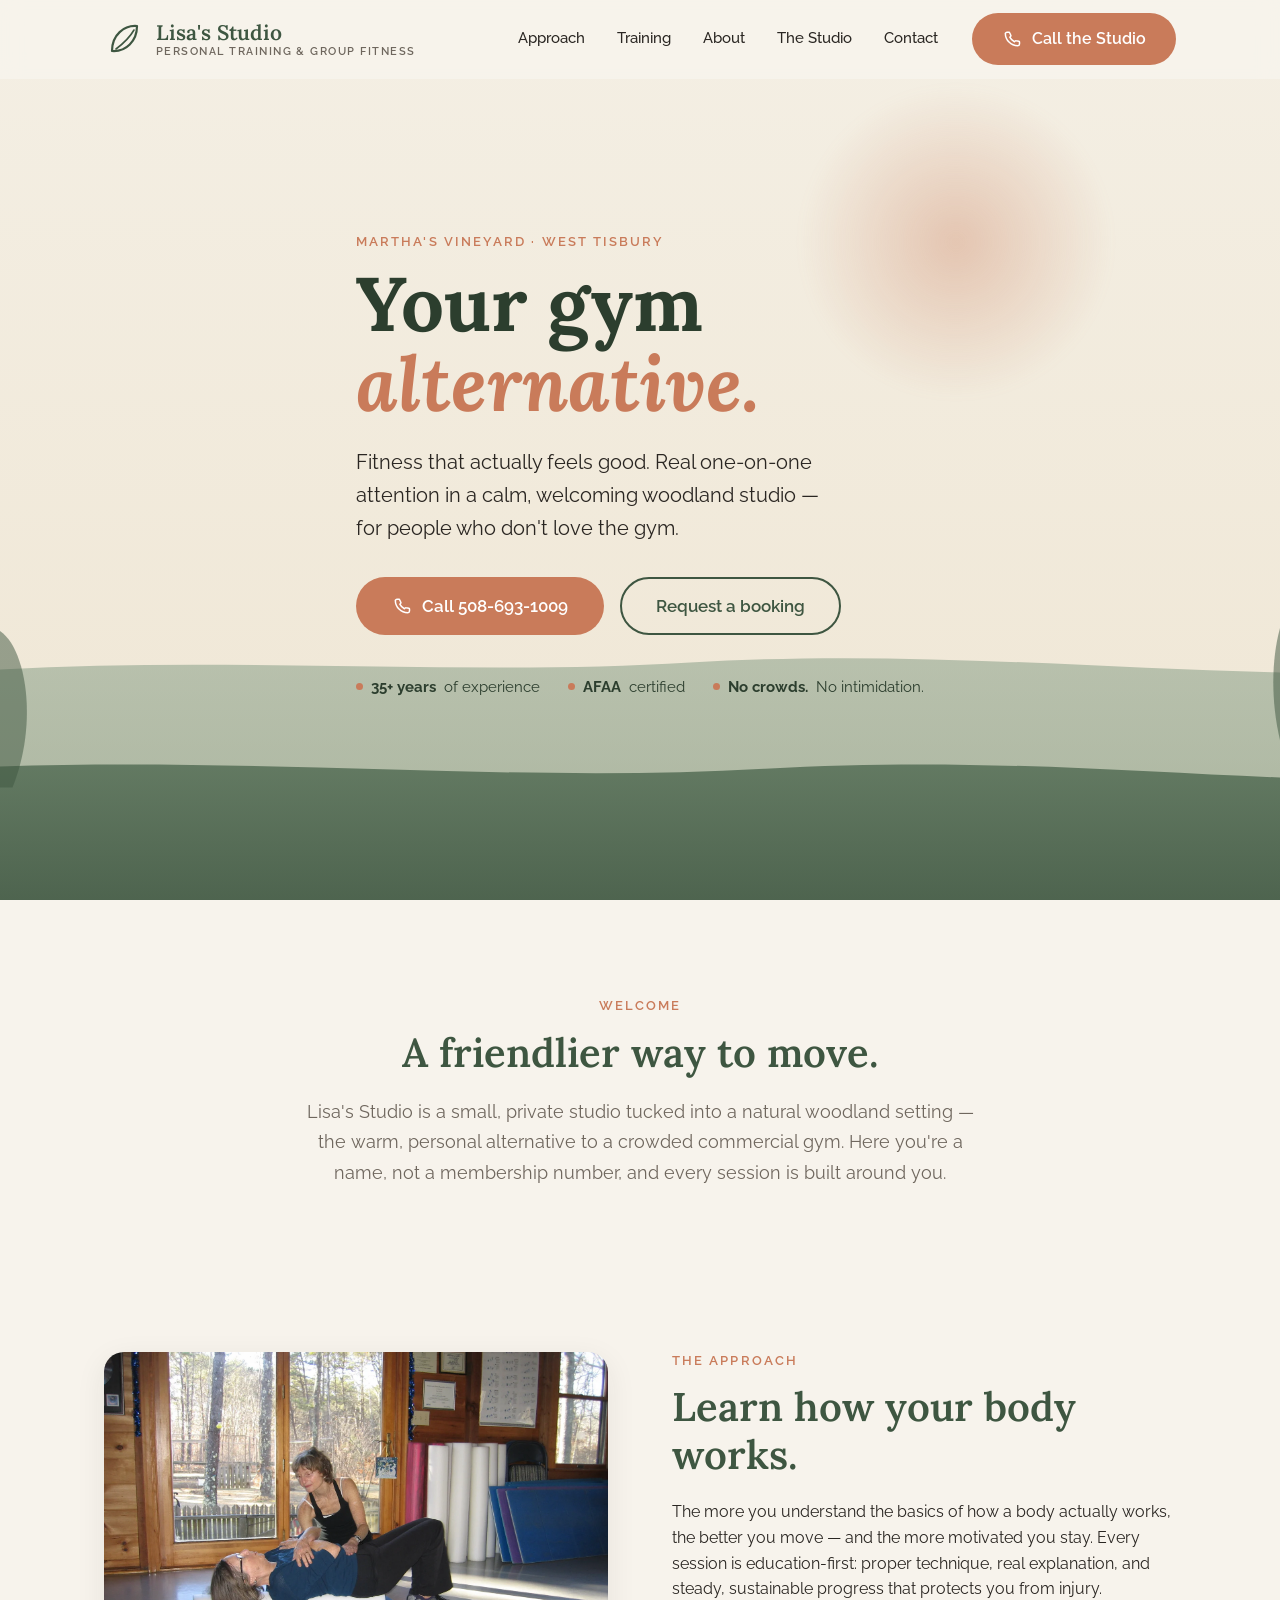
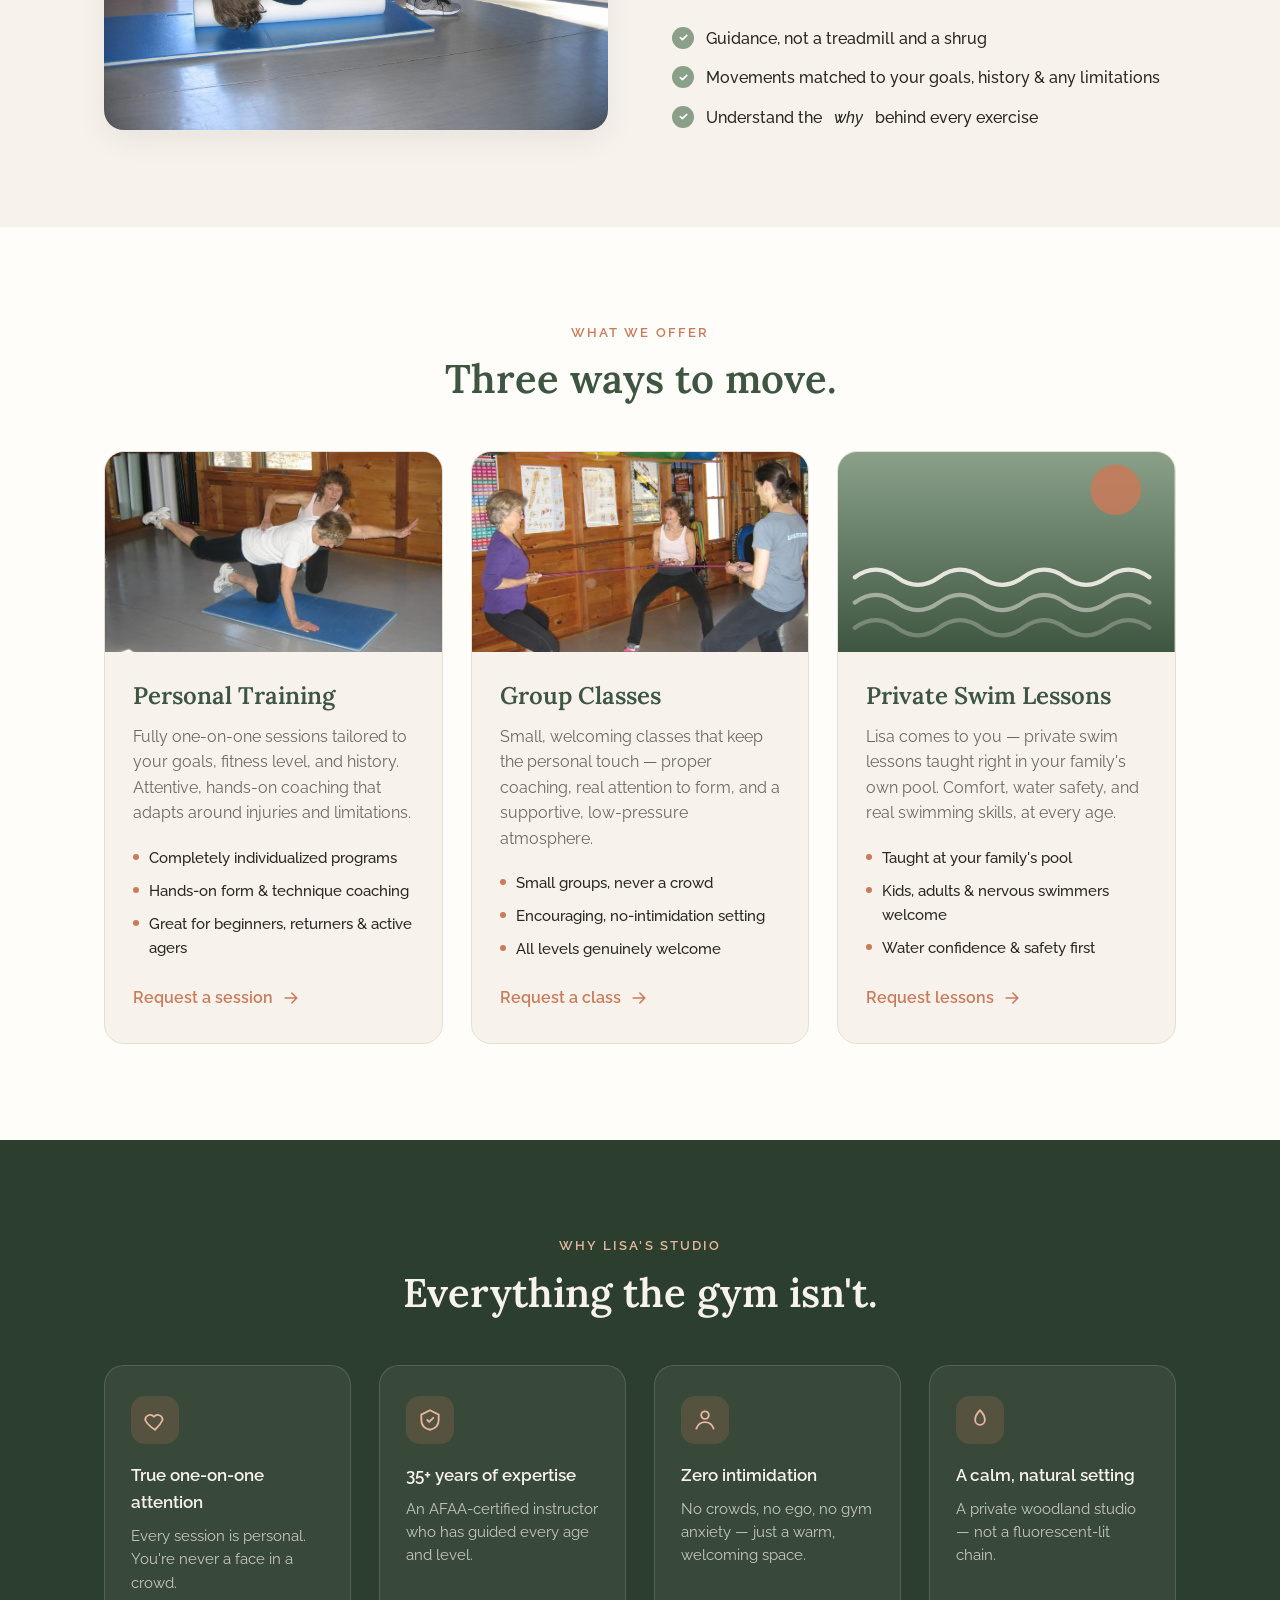
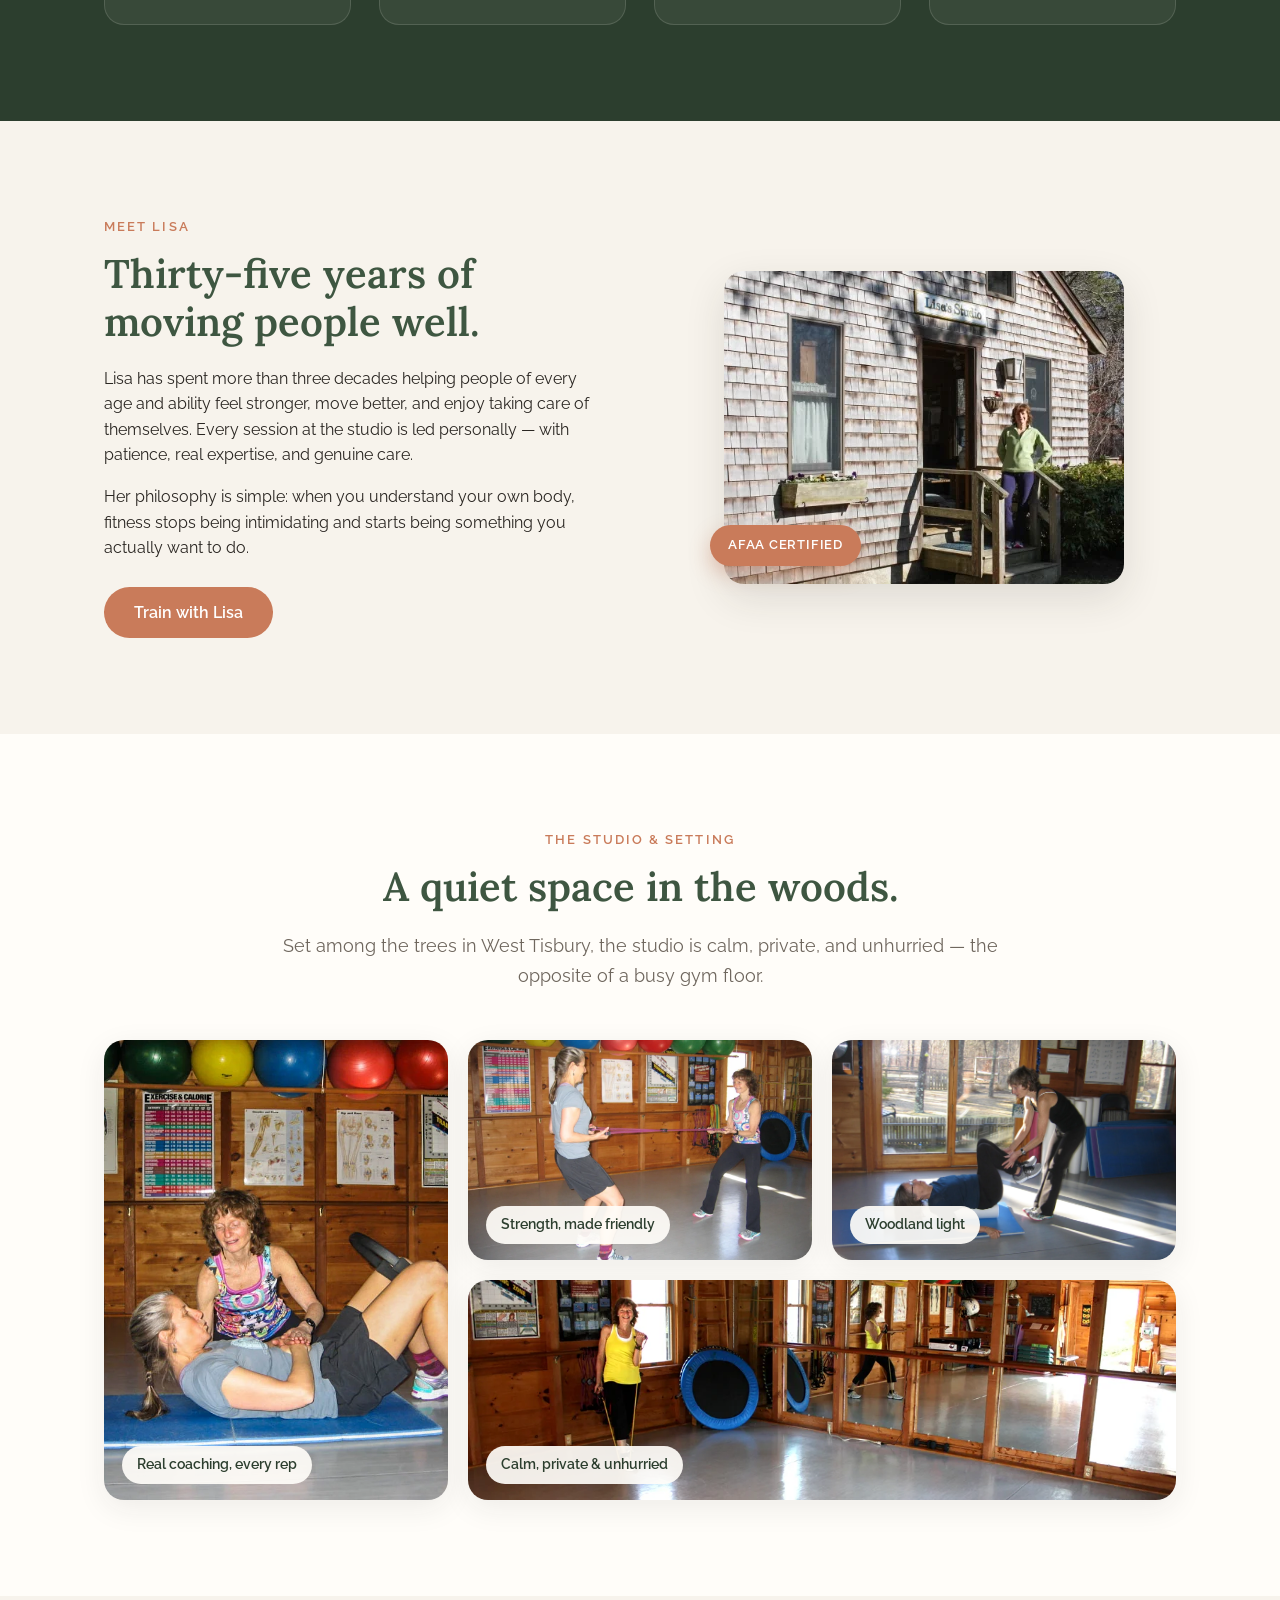
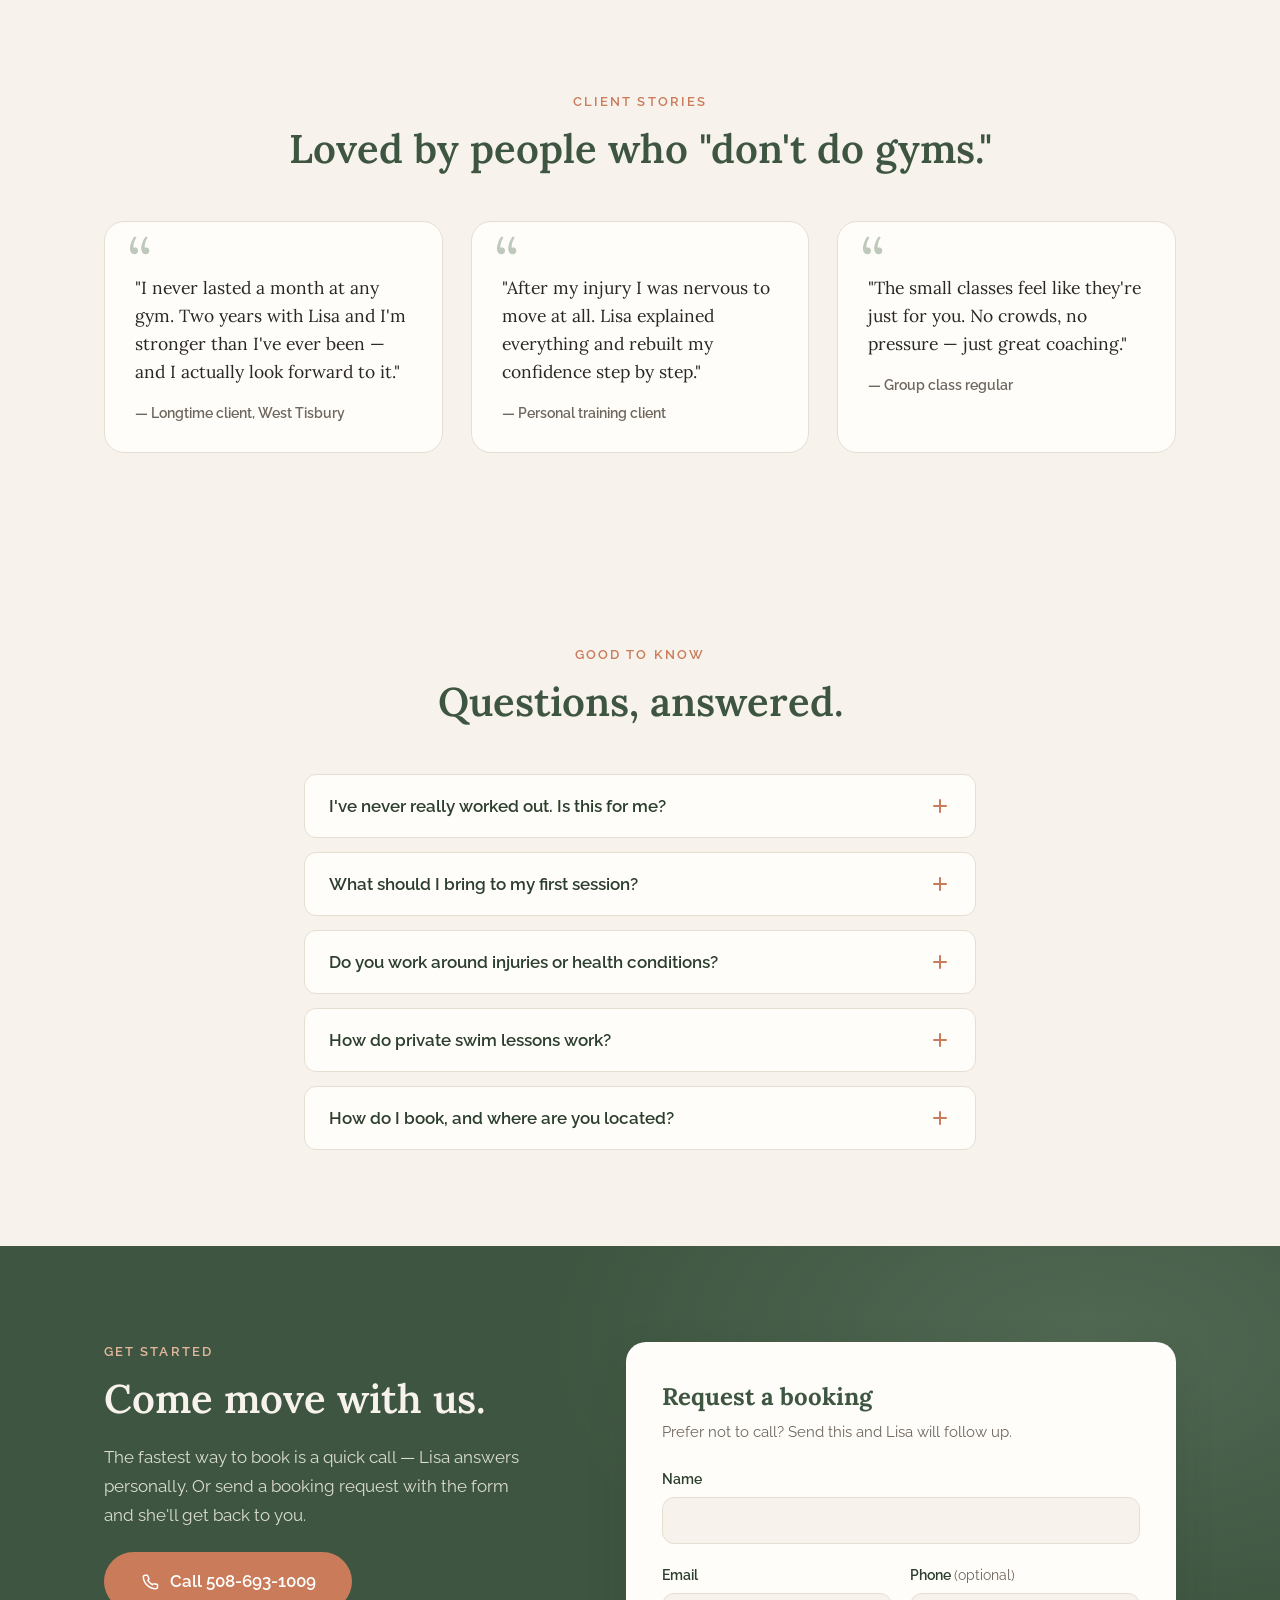
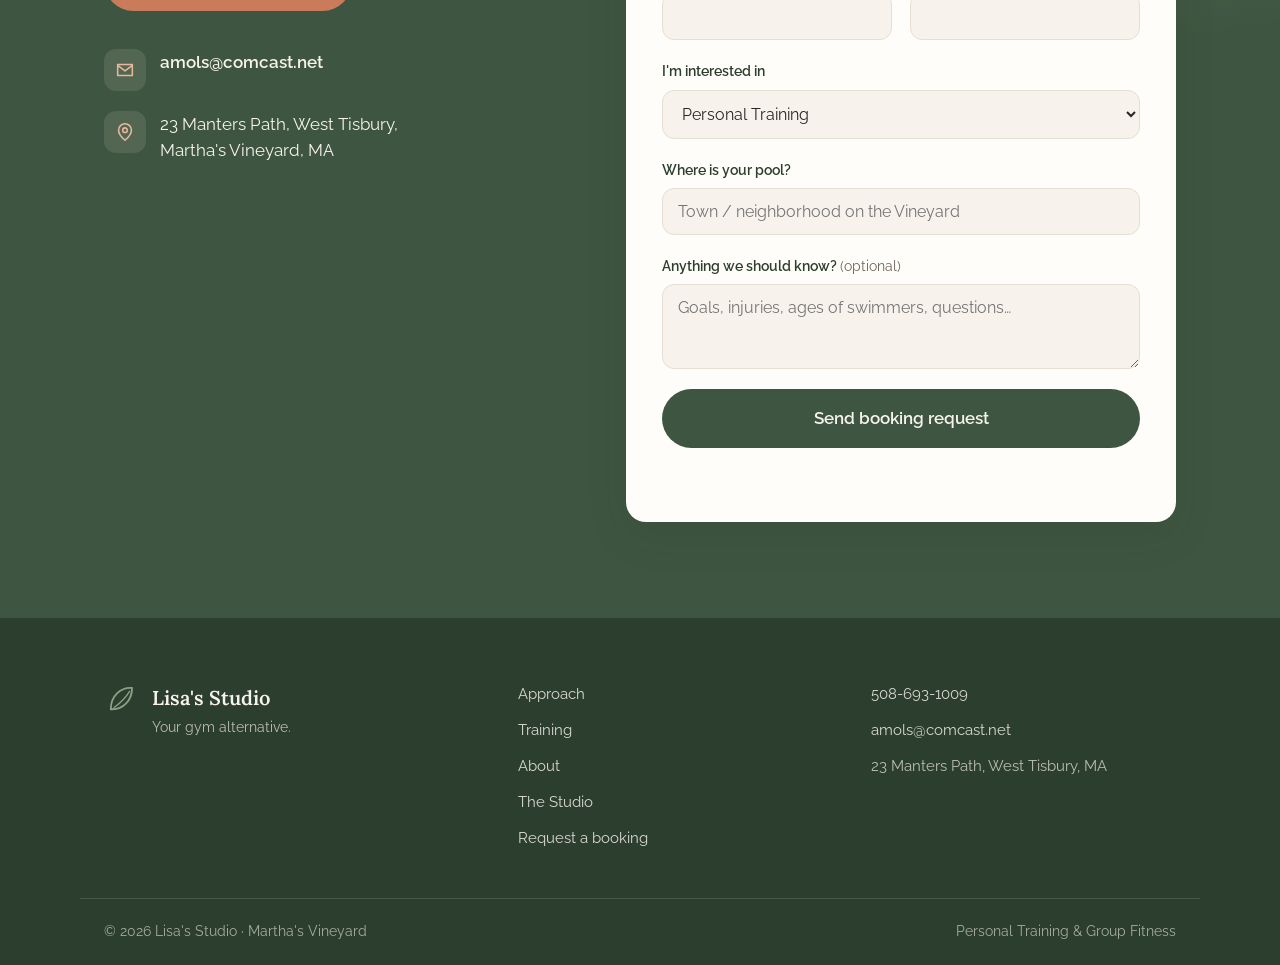
==== commit 80ebc883: "Add real studio photos, swim lessons offering, and call-first CTAs - Pull photos from lisasstudiomv." ====
--- a/website/index.html
+++ b/website/index.html
@@ -4,7 +4,7 @@
   <meta charset="UTF-8" />
   <meta name="viewport" content="width=device-width, initial-scale=1" />
   <title>Lisa's Studio — Your Gym Alternative | Personal Training &amp; Group Fitness, Martha's Vineyard</title>
-  <meta name="description" content="Lisa's Studio is the warm, personal alternative to the gym on Martha's Vineyard. AFAA-certified, 35+ years of experience. One-on-one personal training and small group classes in a calm woodland setting. Book a class today." />
+  <meta name="description" content="Lisa's Studio is the warm, personal alternative to the gym on Martha's Vineyard. AFAA-certified, 35+ years of experience. One-on-one personal training, small group classes, and private swim lessons at your family's pool. Call 508-693-1009 to book." />
 
   <meta property="og:title" content="Lisa's Studio — Your Gym Alternative" />
   <meta property="og:description" content="Personal training &amp; small group fitness classes in a calm woodland studio on Martha's Vineyard. No crowds, no intimidation — just you, moving well." />
@@ -43,7 +43,10 @@
         <a href="#contact">Contact</a>
       </nav>
 
-      <a href="#contact" class="btn btn--primary nav__cta">Book a Class</a>
+      <a href="tel:+15086931009" class="btn btn--primary nav__cta">
+        <svg class="icon" viewBox="0 0 24 24" aria-hidden="true"><path fill="none" stroke="currentColor" stroke-width="1.8" stroke-linecap="round" stroke-linejoin="round" d="M4 5c0 8.3 6.7 15 15 15a2 2 0 0 0 2-2v-2.3a1 1 0 0 0-.8-1l-3.3-.7a1 1 0 0 0-1 .3l-1 1a12 12 0 0 1-5.5-5.5l1-1a1 1 0 0 0 .3-1L9.3 4.8a1 1 0 0 0-1-.8H6a2 2 0 0 0-2 2Z"/></svg>
+        Call the Studio
+      </a>
 
       <button class="nav__toggle" id="navToggle" aria-label="Open menu" aria-expanded="false" aria-controls="mobileMenu">
         <span></span><span></span><span></span>
@@ -56,7 +59,8 @@
       <a href="#lisa">About</a>
       <a href="#studio">The Studio</a>
       <a href="#contact">Contact</a>
-      <a href="#contact" class="btn btn--primary">Book a Class</a>
+      <a href="tel:+15086931009" class="btn btn--primary">Call 508-693-1009</a>
+      <a href="#contact" class="btn btn--ghost">Request a booking</a>
     </div>
   </header>
 
@@ -100,11 +104,11 @@
           welcoming woodland studio — for people who don't love the gym.
         </p>
         <div class="hero__actions">
-          <a href="#contact" class="btn btn--primary btn--lg">Book a Class</a>
-          <a href="tel:+15086931009" class="btn btn--ghost btn--lg">
+          <a href="tel:+15086931009" class="btn btn--primary btn--lg">
             <svg class="icon" viewBox="0 0 24 24" aria-hidden="true"><path fill="none" stroke="currentColor" stroke-width="1.8" stroke-linecap="round" stroke-linejoin="round" d="M4 5c0 8.3 6.7 15 15 15a2 2 0 0 0 2-2v-2.3a1 1 0 0 0-.8-1l-3.3-.7a1 1 0 0 0-1 .3l-1 1a12 12 0 0 1-5.5-5.5l1-1a1 1 0 0 0 .3-1L9.3 4.8a1 1 0 0 0-1-.8H6a2 2 0 0 0-2 2Z"/></svg>
-            Call the studio
+            Call 508-693-1009
           </a>
+          <a href="#contact" class="btn btn--ghost btn--lg">Request a booking</a>
         </div>
         <ul class="hero__trust">
           <li><strong>35+ years</strong> of experience</li>
@@ -130,16 +134,8 @@
     <!-- ================= APPROACH ================= -->
     <section class="section approach" id="approach" aria-labelledby="approach-h">
       <div class="container grid-2">
-        <div class="approach__art" aria-hidden="true">
-          <svg viewBox="0 0 400 340" width="100%" role="img">
-            <rect width="400" height="340" rx="24" fill="#eef1e9"/>
-            <circle cx="200" cy="150" r="92" fill="#dfe6da"/>
-            <path d="M200 60 C 150 110, 150 190, 200 240 C 250 190, 250 110, 200 60 Z" fill="#8AA089"/>
-            <path d="M200 78 C 200 130, 200 190, 200 232" stroke="#3E5641" stroke-width="3" fill="none" stroke-linecap="round"/>
-            <path d="M200 120 C 176 128, 162 146, 156 168 M200 150 C 176 158, 162 176, 156 198 M200 120 C 224 128, 238 146, 244 168 M200 150 C 224 158, 238 176, 244 198" stroke="#3E5641" stroke-width="2.4" fill="none" stroke-linecap="round" opacity="0.75"/>
-            <circle cx="112" cy="250" r="10" fill="#C97B5A"/>
-            <circle cx="300" cy="96" r="7" fill="#C97B5A" opacity="0.8"/>
-          </svg>
+        <div class="approach__art">
+          <img src="assets/img/approach-coaching.webp" alt="Lisa guiding a client through a supported exercise on a foam roller in the sunlit studio" loading="lazy" />
         </div>
         <div class="approach__body">
           <p class="eyebrow">The approach</p>
@@ -164,47 +160,84 @@
       <div class="container">
         <div class="center section__head">
           <p class="eyebrow">What we offer</p>
-          <h2 id="offerings-h" class="h2">Two ways to train.</h2>
-        </div>
-        <div class="cards-2">
+          <h2 id="offerings-h" class="h2">Three ways to move.</h2>
+        </div>
+        <div class="cards-3">
           <article class="offer-card">
-            <span class="offer-card__icon" aria-hidden="true">
-              <svg viewBox="0 0 24 24"><path fill="none" stroke="currentColor" stroke-width="1.7" stroke-linecap="round" stroke-linejoin="round" d="M2 12h2m16 0h2M4 9.5v5m16-5v5M6 8.5v7m12-7v7M9 11h6v2H9z"/></svg>
-            </span>
-            <h3 class="h3">Personal Training</h3>
-            <p>
-              Fully one-on-one sessions tailored to your goals, fitness level, and history.
-              Attentive, hands-on coaching that adapts around injuries and limitations — so
-              you move safely and see real results.
-            </p>
-            <ul class="mini-list">
-              <li>Completely individualized programs</li>
-              <li>Hands-on form &amp; technique coaching</li>
-              <li>Great for beginners, returners &amp; active agers</li>
-            </ul>
-            <a href="#contact" class="link-arrow">Book a session
-              <svg class="icon" viewBox="0 0 24 24" aria-hidden="true"><path fill="none" stroke="currentColor" stroke-width="1.9" stroke-linecap="round" stroke-linejoin="round" d="M5 12h14m-6-6 6 6-6 6"/></svg>
-            </a>
+            <div class="offer-card__photo">
+              <img src="assets/img/personal-training.webp" alt="Lisa giving hands-on coaching to a client balancing on a mat" loading="lazy" />
+            </div>
+            <div class="offer-card__body">
+              <h3 class="h3">Personal Training</h3>
+              <p>
+                Fully one-on-one sessions tailored to your goals, fitness level, and history.
+                Attentive, hands-on coaching that adapts around injuries and limitations.
+              </p>
+              <ul class="mini-list">
+                <li>Completely individualized programs</li>
+                <li>Hands-on form &amp; technique coaching</li>
+                <li>Great for beginners, returners &amp; active agers</li>
+              </ul>
+              <a href="#contact" class="link-arrow book-link" data-interest="Personal Training">Request a session
+                <svg class="icon" viewBox="0 0 24 24" aria-hidden="true"><path fill="none" stroke="currentColor" stroke-width="1.9" stroke-linecap="round" stroke-linejoin="round" d="M5 12h14m-6-6 6 6-6 6"/></svg>
+              </a>
+            </div>
           </article>
 
           <article class="offer-card">
-            <span class="offer-card__icon" aria-hidden="true">
-              <svg viewBox="0 0 24 24"><path fill="none" stroke="currentColor" stroke-width="1.7" stroke-linecap="round" stroke-linejoin="round" d="M12 8a2.5 2.5 0 1 0 0-5 2.5 2.5 0 0 0 0 5Zm0 0v6m-6-3a2 2 0 1 0 0-4 2 2 0 0 0 0 4Zm0 0v5m12-5a2 2 0 1 0 0-4 2 2 0 0 0 0 4Zm0 0v5M8 21l1.5-4h5L16 21"/></svg>
-            </span>
-            <h3 class="h3">Group Classes</h3>
-            <p>
-              Small, welcoming classes that keep the personal touch — proper coaching, real
-              attention to form, and a supportive, low-pressure atmosphere. The community of a
-              class with the care of private training.
-            </p>
-            <ul class="mini-list">
-              <li>Small groups, never a crowd</li>
-              <li>Encouraging, no-intimidation setting</li>
-              <li>All levels genuinely welcome</li>
-            </ul>
-            <a href="#contact" class="link-arrow">Book a class
-              <svg class="icon" viewBox="0 0 24 24" aria-hidden="true"><path fill="none" stroke="currentColor" stroke-width="1.9" stroke-linecap="round" stroke-linejoin="round" d="M5 12h14m-6-6 6 6-6 6"/></svg>
-            </a>
+            <div class="offer-card__photo">
+              <img src="assets/img/group-classes.webp" alt="A small group class of three working with resistance bands in the studio" loading="lazy" />
+            </div>
+            <div class="offer-card__body">
+              <h3 class="h3">Group Classes</h3>
+              <p>
+                Small, welcoming classes that keep the personal touch — proper coaching, real
+                attention to form, and a supportive, low-pressure atmosphere.
+              </p>
+              <ul class="mini-list">
+                <li>Small groups, never a crowd</li>
+                <li>Encouraging, no-intimidation setting</li>
+                <li>All levels genuinely welcome</li>
+              </ul>
+              <a href="#contact" class="link-arrow book-link" data-interest="Group Classes">Request a class
+                <svg class="icon" viewBox="0 0 24 24" aria-hidden="true"><path fill="none" stroke="currentColor" stroke-width="1.9" stroke-linecap="round" stroke-linejoin="round" d="M5 12h14m-6-6 6 6-6 6"/></svg>
+              </a>
+            </div>
+          </article>
+
+          <article class="offer-card">
+            <div class="offer-card__photo offer-card__photo--swim" aria-hidden="true">
+              <svg viewBox="0 0 400 240" preserveAspectRatio="xMidYMid slice" role="img">
+                <defs>
+                  <linearGradient id="pool" x1="0" y1="0" x2="0" y2="1">
+                    <stop offset="0%" stop-color="#8AA089"/>
+                    <stop offset="100%" stop-color="#3E5641"/>
+                  </linearGradient>
+                </defs>
+                <rect width="400" height="240" fill="url(#pool)"/>
+                <circle cx="330" cy="46" r="30" fill="#C97B5A" opacity="0.85"/>
+                <g fill="none" stroke="#F7F3EC" stroke-width="5" stroke-linecap="round" opacity="0.9">
+                  <path d="M20 150 q 25 -18 50 0 t 50 0 t 50 0 t 50 0 t 50 0 t 50 0 t 50 0"/>
+                  <path d="M20 180 q 25 -18 50 0 t 50 0 t 50 0 t 50 0 t 50 0 t 50 0 t 50 0" opacity="0.55"/>
+                  <path d="M20 210 q 25 -18 50 0 t 50 0 t 50 0 t 50 0 t 50 0 t 50 0 t 50 0" opacity="0.3"/>
+                </g>
+              </svg>
+            </div>
+            <div class="offer-card__body">
+              <h3 class="h3">Private Swim Lessons</h3>
+              <p>
+                Lisa comes to you — private swim lessons taught right in your family's own
+                pool. Comfort, water safety, and real swimming skills, at every age.
+              </p>
+              <ul class="mini-list">
+                <li>Taught at your family's pool</li>
+                <li>Kids, adults &amp; nervous swimmers welcome</li>
+                <li>Water confidence &amp; safety first</li>
+              </ul>
+              <a href="#contact" class="link-arrow book-link" data-interest="Private Swim Lessons">Request lessons
+                <svg class="icon" viewBox="0 0 24 24" aria-hidden="true"><path fill="none" stroke="currentColor" stroke-width="1.9" stroke-linecap="round" stroke-linejoin="round" d="M5 12h14m-6-6 6 6-6 6"/></svg>
+              </a>
+            </div>
           </article>
         </div>
       </div>
@@ -245,15 +278,9 @@
     <!-- ================= MEET LISA ================= -->
     <section class="section lisa" id="lisa" aria-labelledby="lisa-h">
       <div class="container grid-2 grid-2--reverse">
-        <div class="lisa__portrait" aria-hidden="true">
+        <div class="lisa__portrait">
           <div class="portrait-frame">
-            <svg viewBox="0 0 300 340" width="100%" role="img">
-              <rect width="300" height="340" rx="20" fill="#e9e2d4"/>
-              <circle cx="150" cy="130" r="58" fill="#cdb9a3"/>
-              <path d="M92 132 C 92 92, 208 92, 208 132 C 208 108, 190 78, 150 78 C 110 78, 92 108, 92 132 Z" fill="#6f675e"/>
-              <path d="M60 340 C 66 250, 110 210, 150 210 C 190 210, 234 250, 240 340 Z" fill="#3E5641"/>
-              <path d="M150 210 c 0 40, 0 80, 0 130" stroke="#cdb9a3" stroke-width="6" fill="none" opacity="0.5"/>
-            </svg>
+            <img src="assets/img/lisa-studio-porch.webp" alt="Lisa standing on the front steps of her cedar-shingled studio beneath the Lisa's Studio sign" loading="lazy" />
           </div>
           <span class="portrait-badge">AFAA Certified</span>
         </div>
@@ -287,19 +314,19 @@
         </div>
         <div class="studio__gallery">
           <div class="tile tile--tall">
-            <svg viewBox="0 0 300 400" preserveAspectRatio="none" aria-hidden="true"><rect width="300" height="400" fill="#3E5641"/><path d="M0 300 C 80 250, 160 300, 300 260 L300 400 L0 400 Z" fill="#2C3E2E"/><circle cx="220" cy="90" r="46" fill="#C97B5A" opacity="0.85"/></svg>
+            <img src="assets/img/coaching-mat.webp" alt="Lisa coaching a client through core work on a mat, exercise balls lining the wall above" loading="lazy" />
+            <span class="tile__label">Real coaching, every rep</span>
+          </div>
+          <div class="tile">
+            <img src="assets/img/band-training.webp" alt="Lisa and a client doing partner resistance-band training" loading="lazy" />
+            <span class="tile__label">Strength, made friendly</span>
+          </div>
+          <div class="tile">
+            <img src="assets/img/foam-roller.webp" alt="Lisa spotting a client during foam roller balance work by the studio windows" loading="lazy" />
             <span class="tile__label">Woodland light</span>
           </div>
-          <div class="tile">
-            <svg viewBox="0 0 300 200" preserveAspectRatio="none" aria-hidden="true"><rect width="300" height="200" fill="#8AA089"/><rect x="40" y="120" width="220" height="18" rx="9" fill="#3E5641" opacity="0.6"/></svg>
-            <span class="tile__label">Natural wood floors</span>
-          </div>
-          <div class="tile">
-            <svg viewBox="0 0 300 200" preserveAspectRatio="none" aria-hidden="true"><rect width="300" height="200" fill="#efe6d4"/><path d="M60 150 q 90 -70 180 0" stroke="#C97B5A" stroke-width="10" fill="none" stroke-linecap="round"/></svg>
-            <span class="tile__label">Room to breathe</span>
-          </div>
           <div class="tile tile--wide">
-            <svg viewBox="0 0 620 200" preserveAspectRatio="none" aria-hidden="true"><rect width="620" height="200" fill="#e9e2d4"/><path d="M0 150 C 160 110, 320 160, 620 120 L620 200 L0 200 Z" fill="#8AA089" opacity="0.7"/></svg>
+            <img src="assets/img/studio-interior.webp" alt="The bright wood-paneled studio interior with mirrors, mats, and exercise balls" loading="lazy" />
             <span class="tile__label">Calm, private &amp; unhurried</span>
           </div>
         </div>
@@ -361,6 +388,13 @@
           </div>
           <div class="acc-item">
             <button class="acc-trigger" aria-expanded="false">
+              How do private swim lessons work?
+              <span class="acc-icon" aria-hidden="true"></span>
+            </button>
+            <div class="acc-panel"><p>Lisa travels to your family's pool and teaches right there — kids, adults, and nervous swimmers alike. Lessons focus on water comfort, safety, and real swimming skills at your own pace. Request lessons below and include your pool's location.</p></div>
+          </div>
+          <div class="acc-item">
+            <button class="acc-trigger" aria-expanded="false">
               How do I book, and where are you located?
               <span class="acc-icon" aria-hidden="true"></span>
             </button>
@@ -374,14 +408,14 @@
     <section class="section contact" id="contact" aria-labelledby="contact-h">
       <div class="container grid-2">
         <div class="contact__info">
-          <p class="eyebrow eyebrow--light">Book a class</p>
+          <p class="eyebrow eyebrow--light">Get started</p>
           <h2 id="contact-h" class="h2 h2--light">Come move with us.</h2>
-          <p class="contact__lead">Tell us a little about what you're looking for and we'll be in touch to get you booked. Prefer to talk? Call or email — Lisa answers personally.</p>
+          <p class="contact__lead">The fastest way to book is a quick call — Lisa answers personally. Or send a booking request with the form and she'll get back to you.</p>
+          <a href="tel:+15086931009" class="btn btn--primary btn--lg contact__call">
+            <svg class="icon" viewBox="0 0 24 24" aria-hidden="true"><path fill="none" stroke="currentColor" stroke-width="1.8" stroke-linecap="round" stroke-linejoin="round" d="M4 5c0 8.3 6.7 15 15 15a2 2 0 0 0 2-2v-2.3a1 1 0 0 0-.8-1l-3.3-.7a1 1 0 0 0-1 .3l-1 1a12 12 0 0 1-5.5-5.5l1-1a1 1 0 0 0 .3-1L9.3 4.8a1 1 0 0 0-1-.8H6a2 2 0 0 0-2 2Z"/></svg>
+            Call 508-693-1009
+          </a>
           <ul class="contact__list">
-            <li>
-              <span class="ci" aria-hidden="true"><svg viewBox="0 0 24 24"><path fill="none" stroke="currentColor" stroke-width="1.7" stroke-linecap="round" stroke-linejoin="round" d="M4 5c0 8.3 6.7 15 15 15a2 2 0 0 0 2-2v-2.3a1 1 0 0 0-.8-1l-3.3-.7a1 1 0 0 0-1 .3l-1 1a12 12 0 0 1-5.5-5.5l1-1a1 1 0 0 0 .3-1L9.3 4.8a1 1 0 0 0-1-.8H6a2 2 0 0 0-2 2Z"/></svg></span>
-              <a href="tel:+15086931009">508-693-1009</a>
-            </li>
             <li>
               <span class="ci" aria-hidden="true"><svg viewBox="0 0 24 24"><path fill="none" stroke="currentColor" stroke-width="1.7" stroke-linecap="round" stroke-linejoin="round" d="M4 6h16v12H4zM4 7l8 6 8-6"/></svg></span>
               <a href="mailto:amols@comcast.net">amols@comcast.net</a>
@@ -394,6 +428,8 @@
         </div>
 
         <form class="booking" id="bookingForm" novalidate>
+          <h3 class="booking__title">Request a booking</h3>
+          <p class="booking__sub">Prefer not to call? Send this and Lisa will follow up.</p>
           <div class="field">
             <label for="name">Name</label>
             <input id="name" name="name" type="text" autocomplete="name" required />
@@ -415,14 +451,19 @@
             <select id="interest" name="interest">
               <option value="Personal Training">Personal Training</option>
               <option value="Group Classes">Group Classes</option>
+              <option value="Private Swim Lessons">Private Swim Lessons (at your pool)</option>
               <option value="Not sure yet">Not sure yet — help me choose</option>
             </select>
           </div>
+          <div class="field field--pool" id="poolField" hidden>
+            <label for="pool">Where is your pool?</label>
+            <input id="pool" name="pool" type="text" placeholder="Town / neighborhood on the Vineyard" />
+          </div>
           <div class="field">
             <label for="message">Anything we should know? <span class="opt">(optional)</span></label>
-            <textarea id="message" name="message" rows="3" placeholder="Goals, injuries, questions…"></textarea>
-          </div>
-          <button type="submit" class="btn btn--primary btn--lg btn--block">Request my class</button>
+            <textarea id="message" name="message" rows="3" placeholder="Goals, injuries, ages of swimmers, questions…"></textarea>
+          </div>
+          <button type="submit" class="btn btn--secondary btn--lg btn--block">Send booking request</button>
           <p class="form-note" id="formNote" role="status" aria-live="polite"></p>
         </form>
       </div>
@@ -446,7 +487,7 @@
         <a href="#offerings">Training</a>
         <a href="#lisa">About</a>
         <a href="#studio">The Studio</a>
-        <a href="#contact">Book a Class</a>
+        <a href="#contact">Request a booking</a>
       </nav>
       <div class="footer__contact">
         <a href="tel:+15086931009">508-693-1009</a>
--- a/website/styles.css
+++ b/website/styles.css
@@ -164,6 +164,16 @@
   color: var(--sand);
 }
 
+.btn--secondary {
+  background: var(--forest);
+  color: var(--sand);
+}
+.btn--secondary:hover {
+  background: var(--pine);
+  transform: translateY(-2px);
+  box-shadow: 0 10px 24px rgba(44, 62, 46, 0.3);
+}
+
 .btn--lg { padding: 17px 34px; font-size: 17px; }
 .btn--block { width: 100%; }
 
@@ -357,7 +367,8 @@
 .welcome { padding-bottom: 48px; }
 
 /* ---------- Approach ---------- */
-.approach__art svg {
+.approach__art img {
+  width: 100%;
   border-radius: var(--radius);
   box-shadow: var(--shadow-soft);
 }
@@ -389,17 +400,17 @@
 /* ---------- Offerings ---------- */
 .offerings { background: var(--cream); }
 
-.cards-2 {
+.cards-3 {
   display: grid;
-  grid-template-columns: 1fr 1fr;
-  gap: 32px;
+  grid-template-columns: repeat(3, 1fr);
+  gap: 28px;
 }
 
 .offer-card {
   background: var(--sand);
   border: 1px solid var(--oat);
   border-radius: var(--radius);
-  padding: 40px 36px;
+  overflow: hidden;
   display: flex;
   flex-direction: column;
   transition: transform 250ms ease, box-shadow 250ms ease;
@@ -409,17 +420,23 @@
   box-shadow: var(--shadow-lift);
 }
 
-.offer-card__icon {
-  width: 56px;
-  height: 56px;
-  border-radius: 16px;
-  background: var(--forest);
-  color: var(--sand);
-  display: grid;
-  place-items: center;
-  margin-bottom: 22px;
-}
-.offer-card__icon svg { width: 30px; height: 30px; }
+.offer-card__photo {
+  height: 200px;
+  flex: none;
+}
+.offer-card__photo img,
+.offer-card__photo svg {
+  width: 100%;
+  height: 100%;
+  object-fit: cover;
+}
+
+.offer-card__body {
+  padding: 28px 28px 32px;
+  display: flex;
+  flex-direction: column;
+  flex: 1;
+}
 
 .offer-card p { color: var(--stone); }
 
@@ -509,6 +526,10 @@
   overflow: hidden;
   box-shadow: var(--shadow-lift);
 }
+.portrait-frame img {
+  width: 100%;
+  display: block;
+}
 
 .portrait-badge {
   position: absolute;
@@ -543,7 +564,7 @@
   overflow: hidden;
   box-shadow: var(--shadow-soft);
 }
-.tile svg { width: 100%; height: 100%; object-fit: cover; }
+.tile img { width: 100%; height: 100%; object-fit: cover; }
 .tile--tall { grid-row: span 2; }
 .tile--wide { grid-column: span 2; }
 
@@ -680,10 +701,12 @@
   max-width: 420px;
 }
 
+.contact__call { margin: 6px 0 8px; }
+
 .contact__list {
   list-style: none;
   padding: 0;
-  margin: 34px 0 0;
+  margin: 30px 0 0;
   display: flex;
   flex-direction: column;
   gap: 20px;
@@ -708,8 +731,18 @@
 .booking {
   background: var(--cream);
   border-radius: var(--radius);
-  padding: 40px 36px;
+  padding: 36px 36px 40px;
   box-shadow: var(--shadow-lift);
+}
+
+.booking__title {
+  font-size: 24px;
+  margin-bottom: 4px;
+}
+.booking__sub {
+  font-size: 14.5px;
+  color: var(--stone);
+  margin-bottom: 24px;
 }
 
 .field { margin-bottom: 20px; display: flex; flex-direction: column; }
@@ -870,6 +903,7 @@
 
   .benefit-grid { grid-template-columns: 1fr 1fr; }
   .quote-grid { grid-template-columns: 1fr; }
+  .cards-3 { grid-template-columns: 1fr; max-width: 520px; margin: 0 auto; }
 
   .studio__gallery {
     grid-template-columns: 1fr 1fr;
@@ -889,7 +923,6 @@
   .hero__actions .btn { width: 100%; }
   .hero__sun { width: 220px; height: 220px; right: -40px; }
 
-  .cards-2 { grid-template-columns: 1fr; }
   .benefit-grid { grid-template-columns: 1fr; }
   .field-row { grid-template-columns: 1fr; }
 
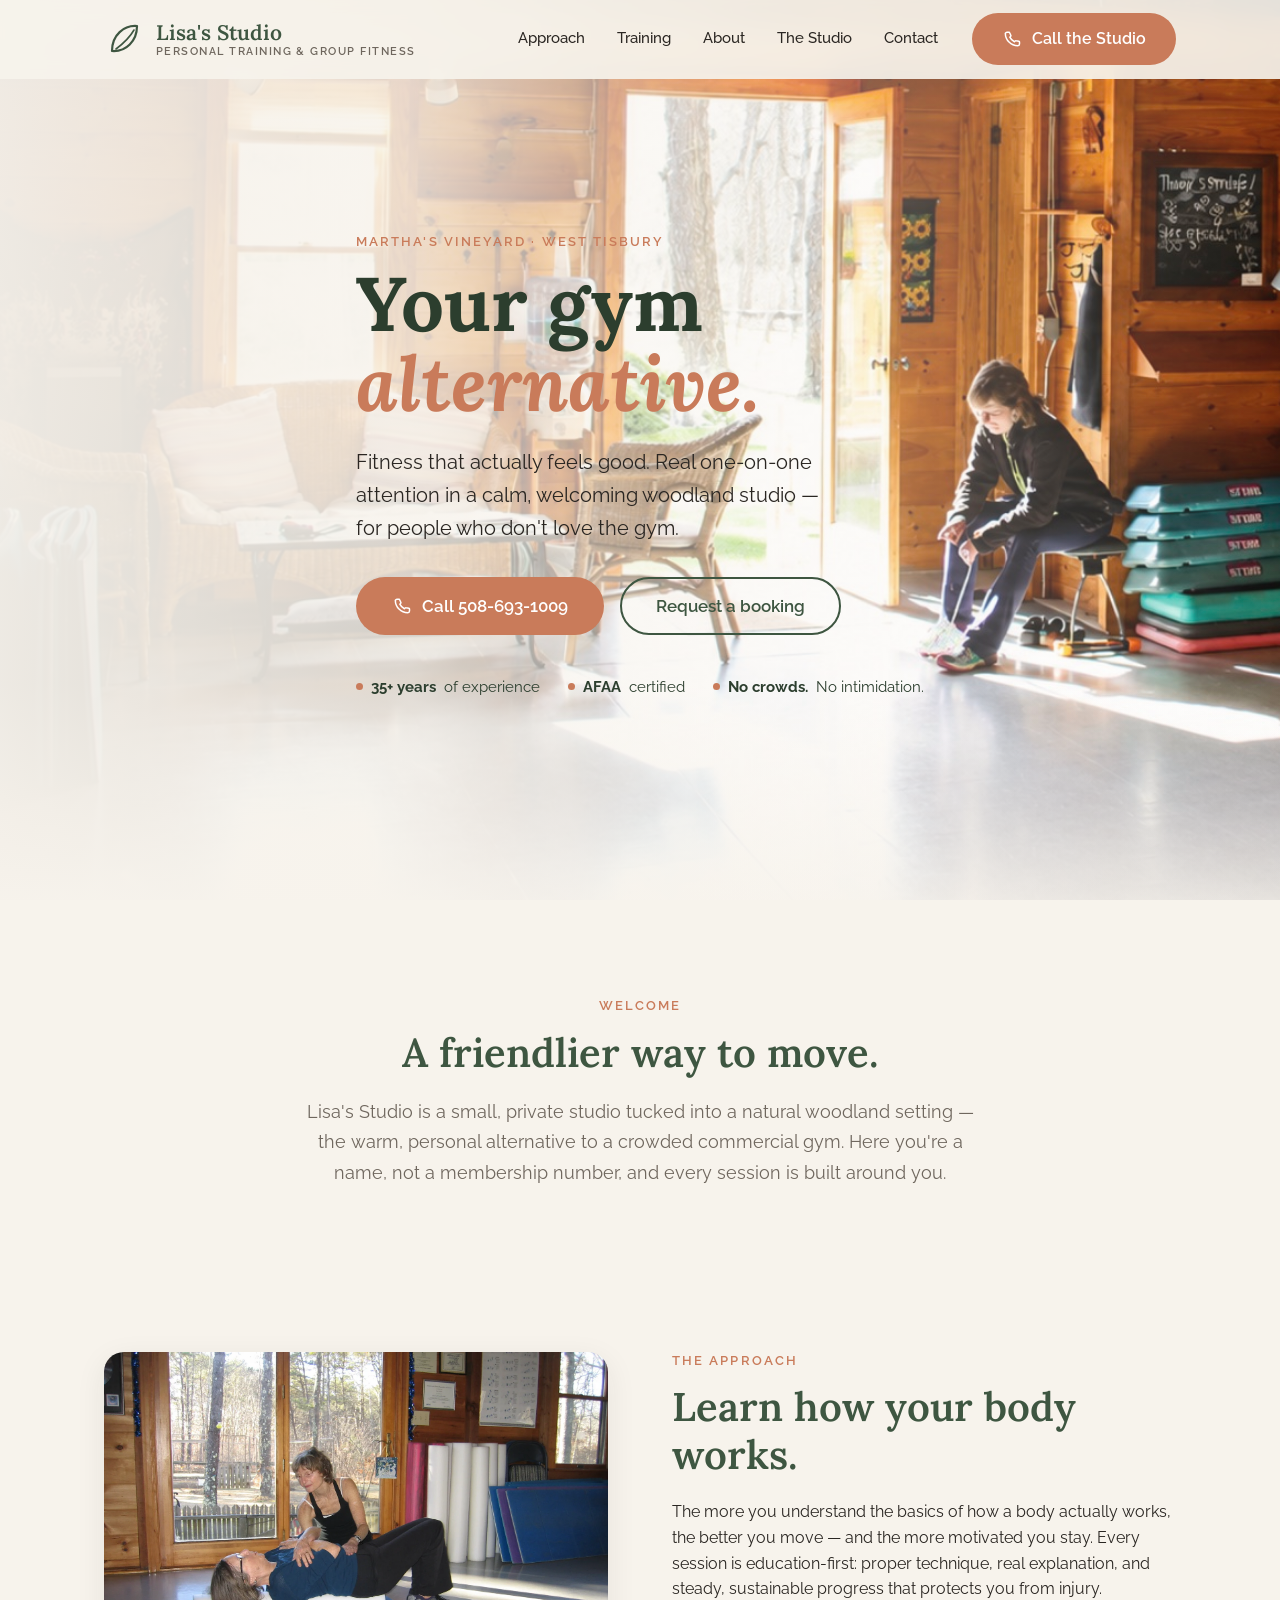
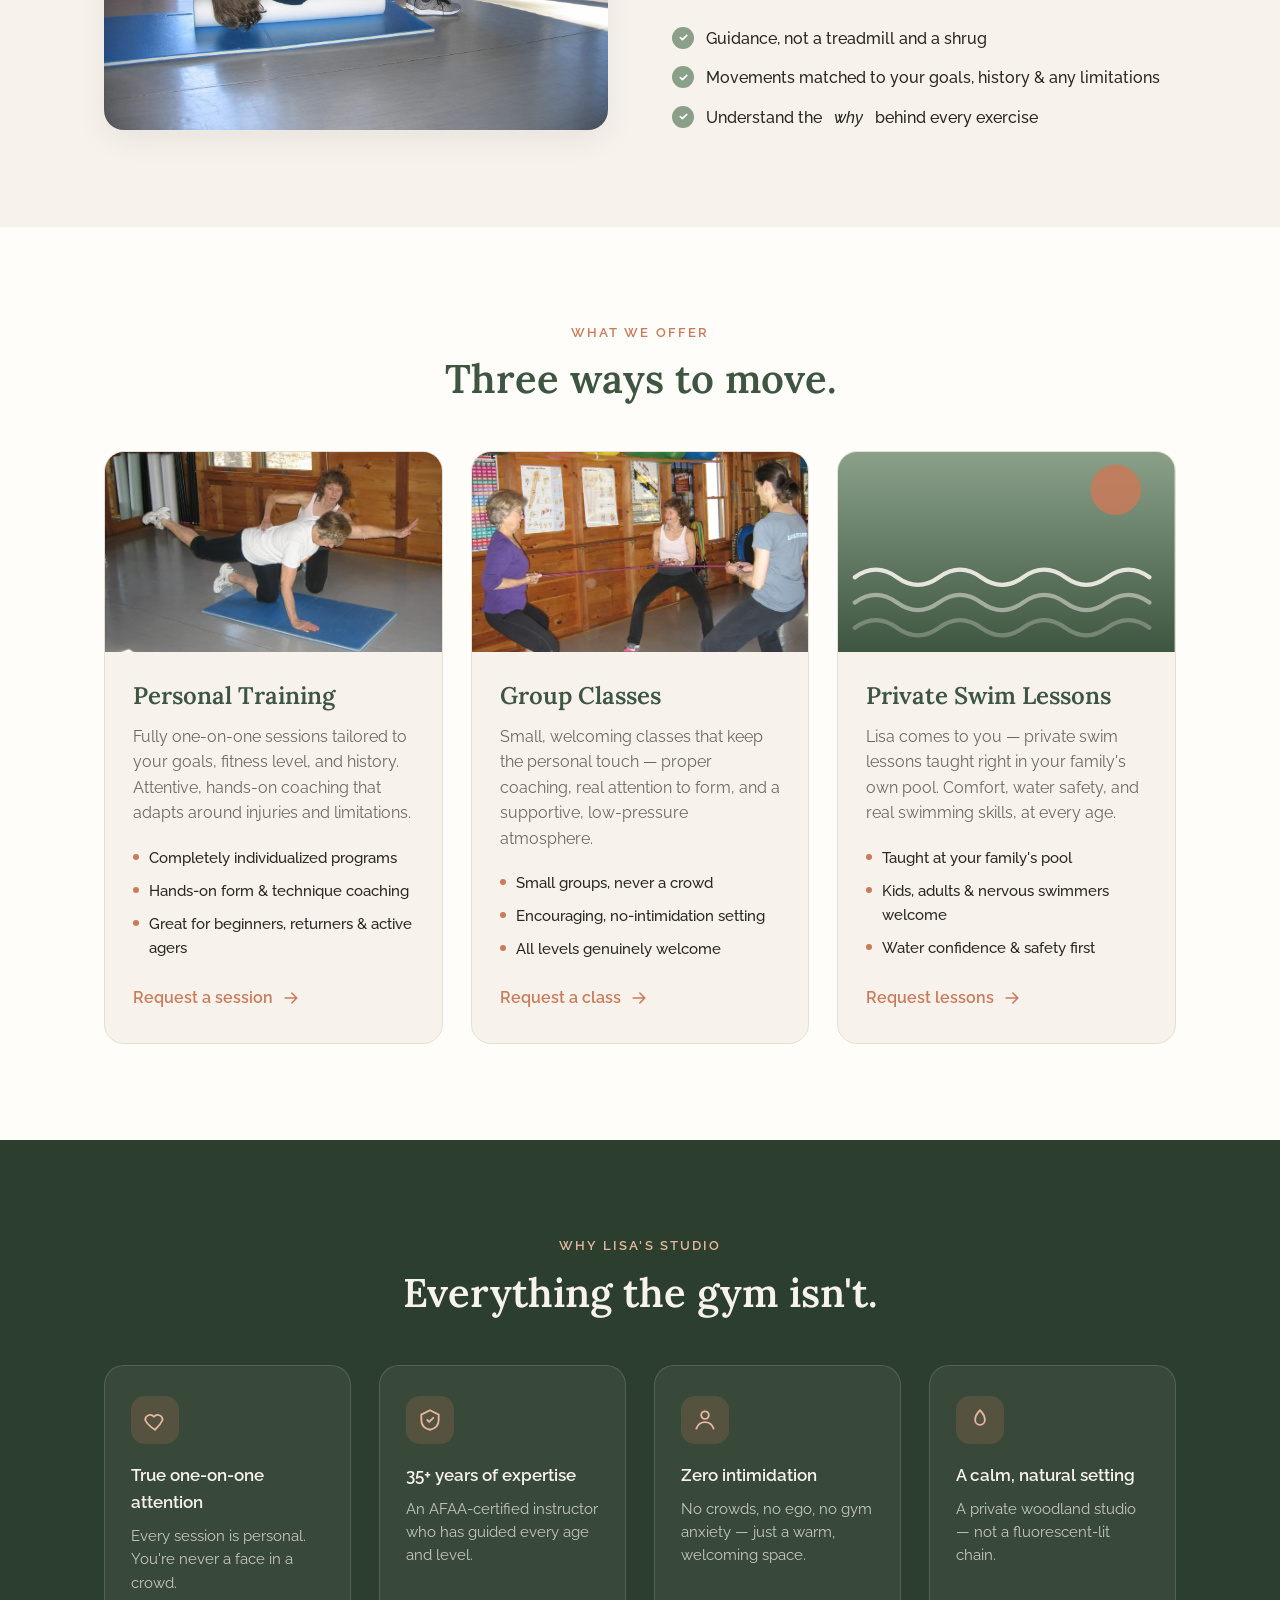
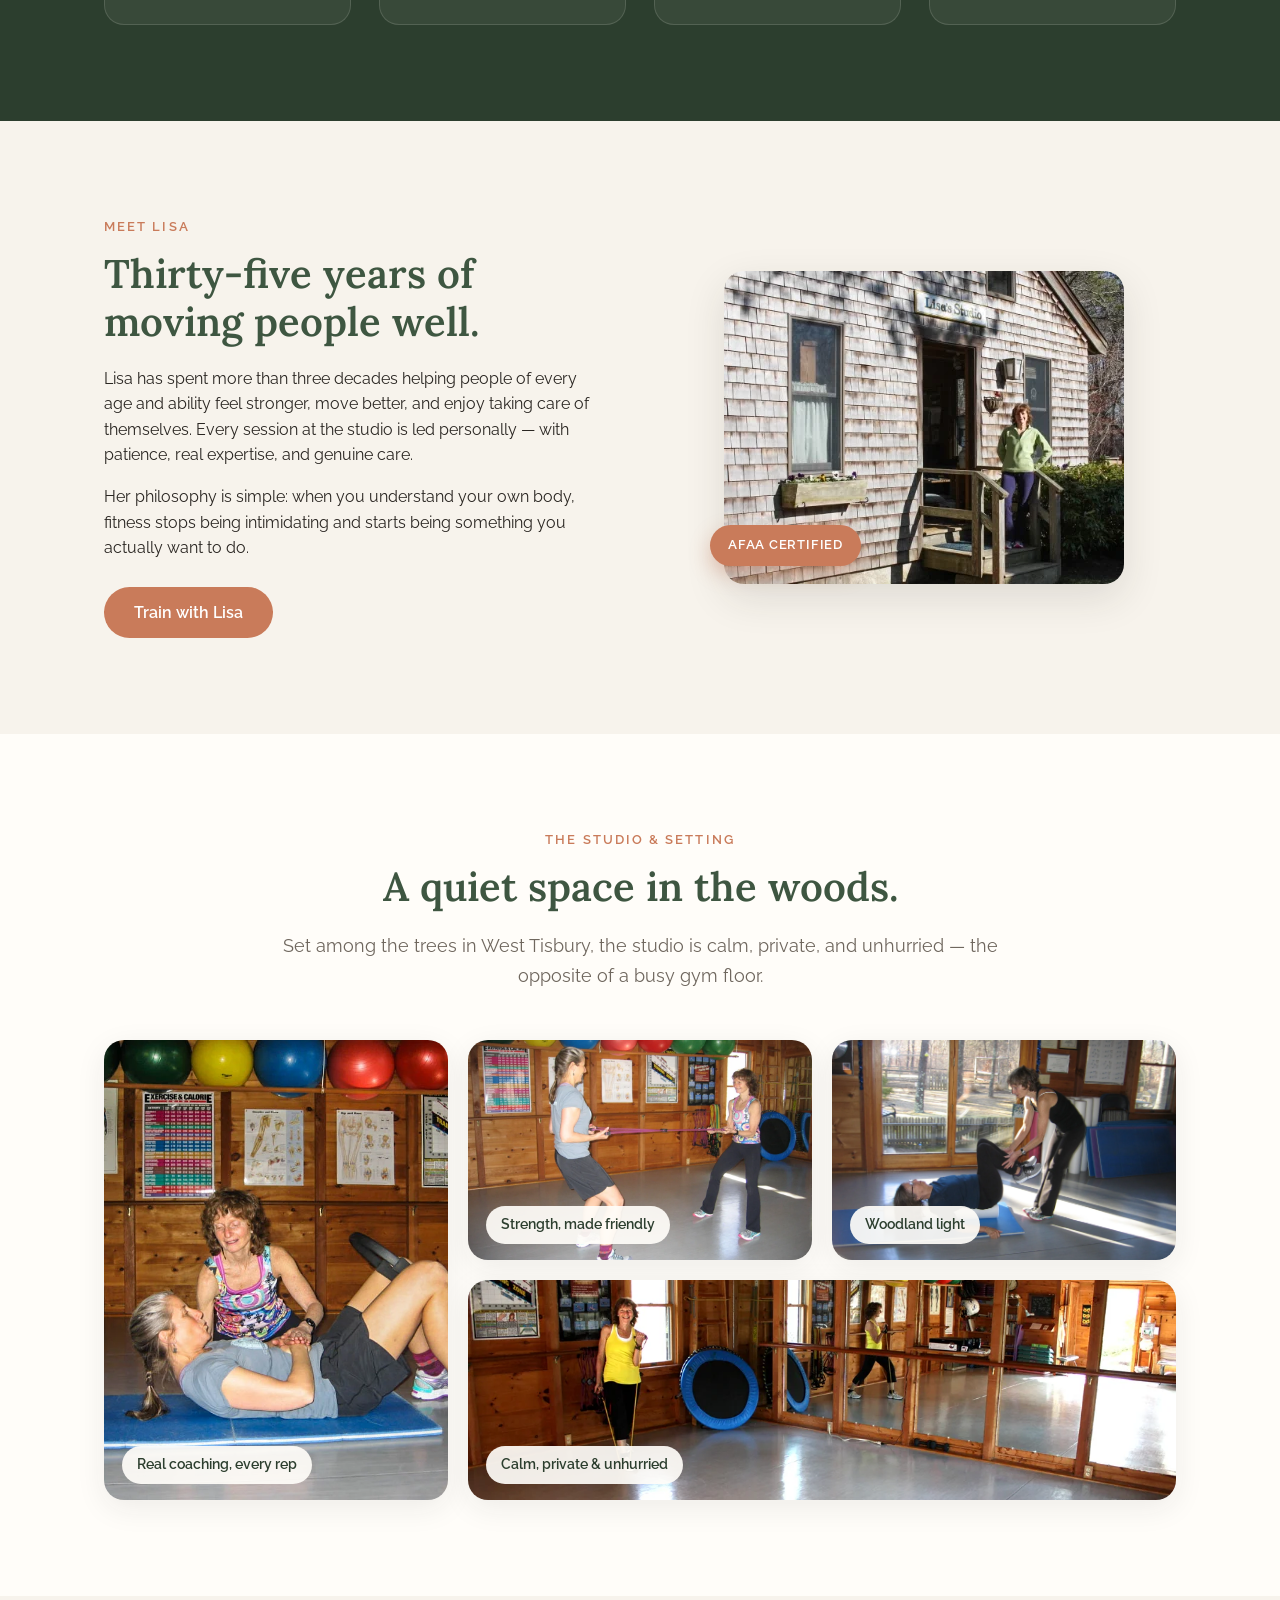
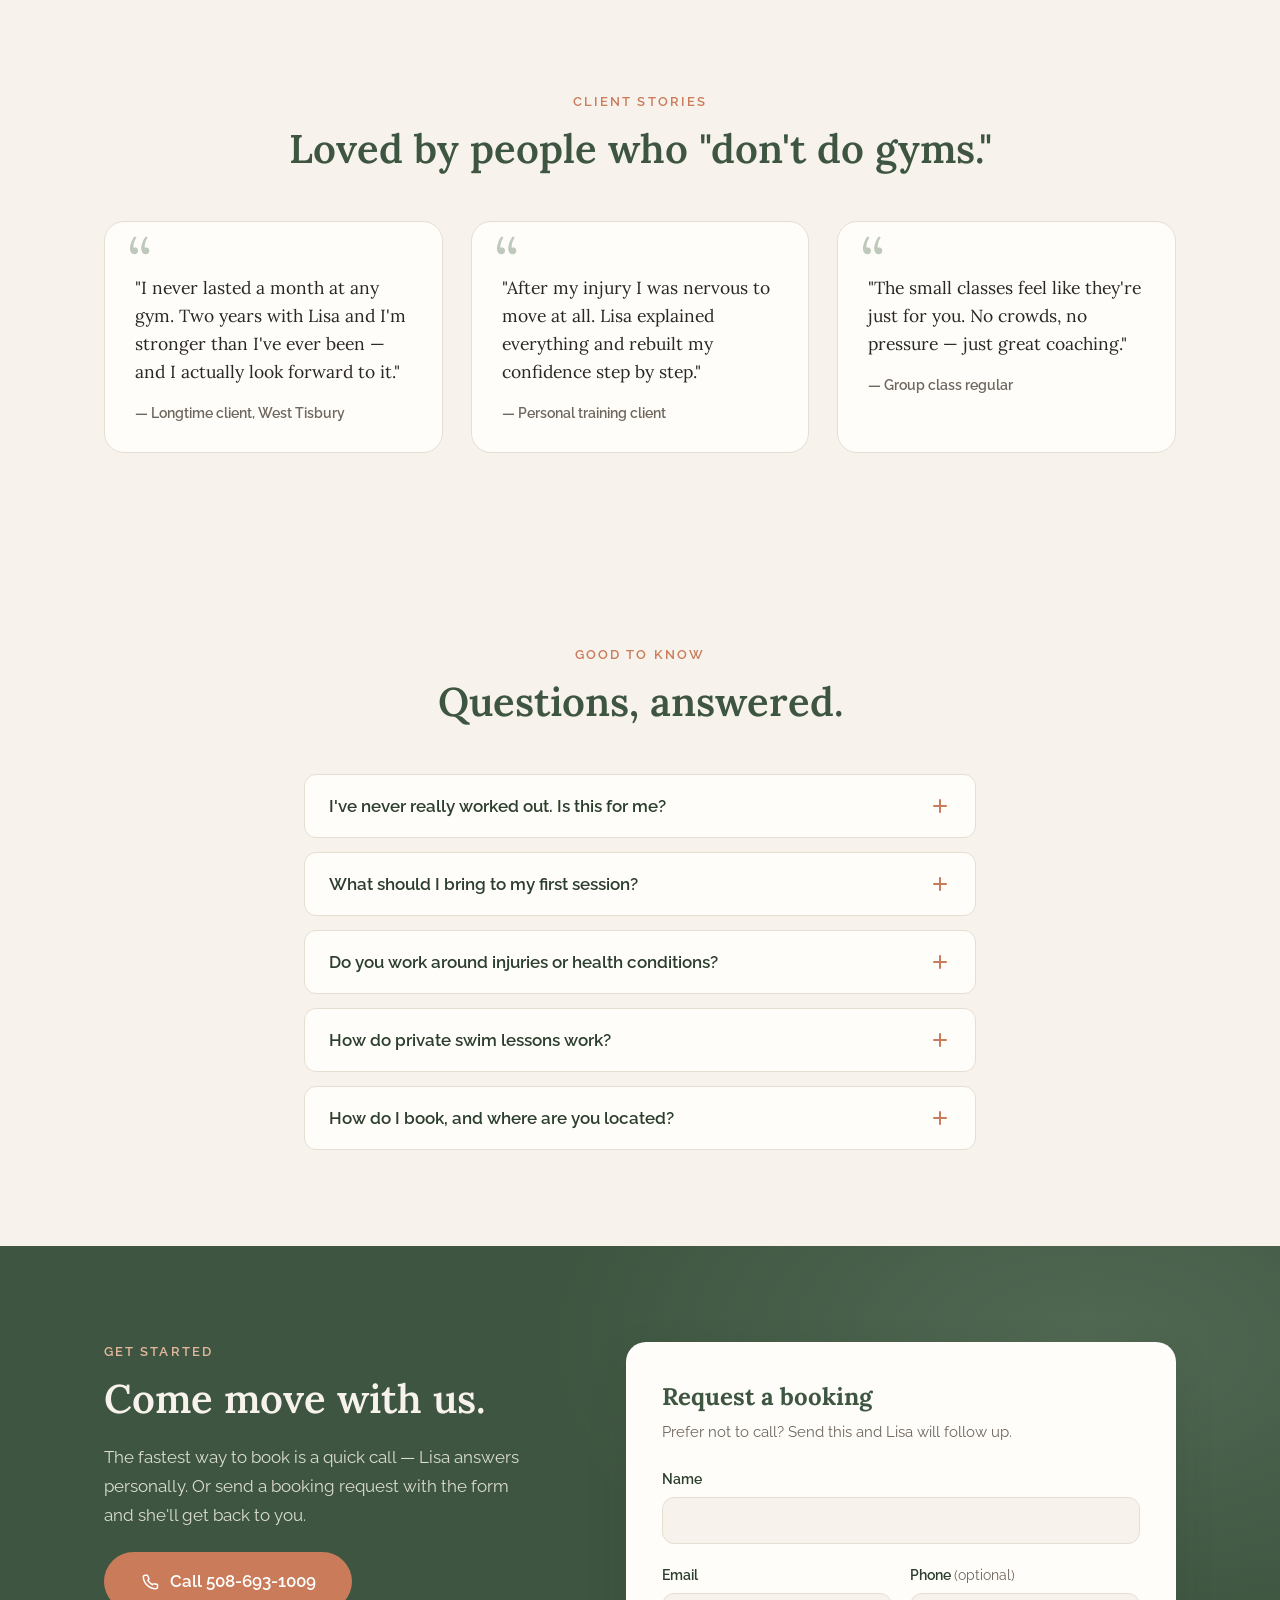
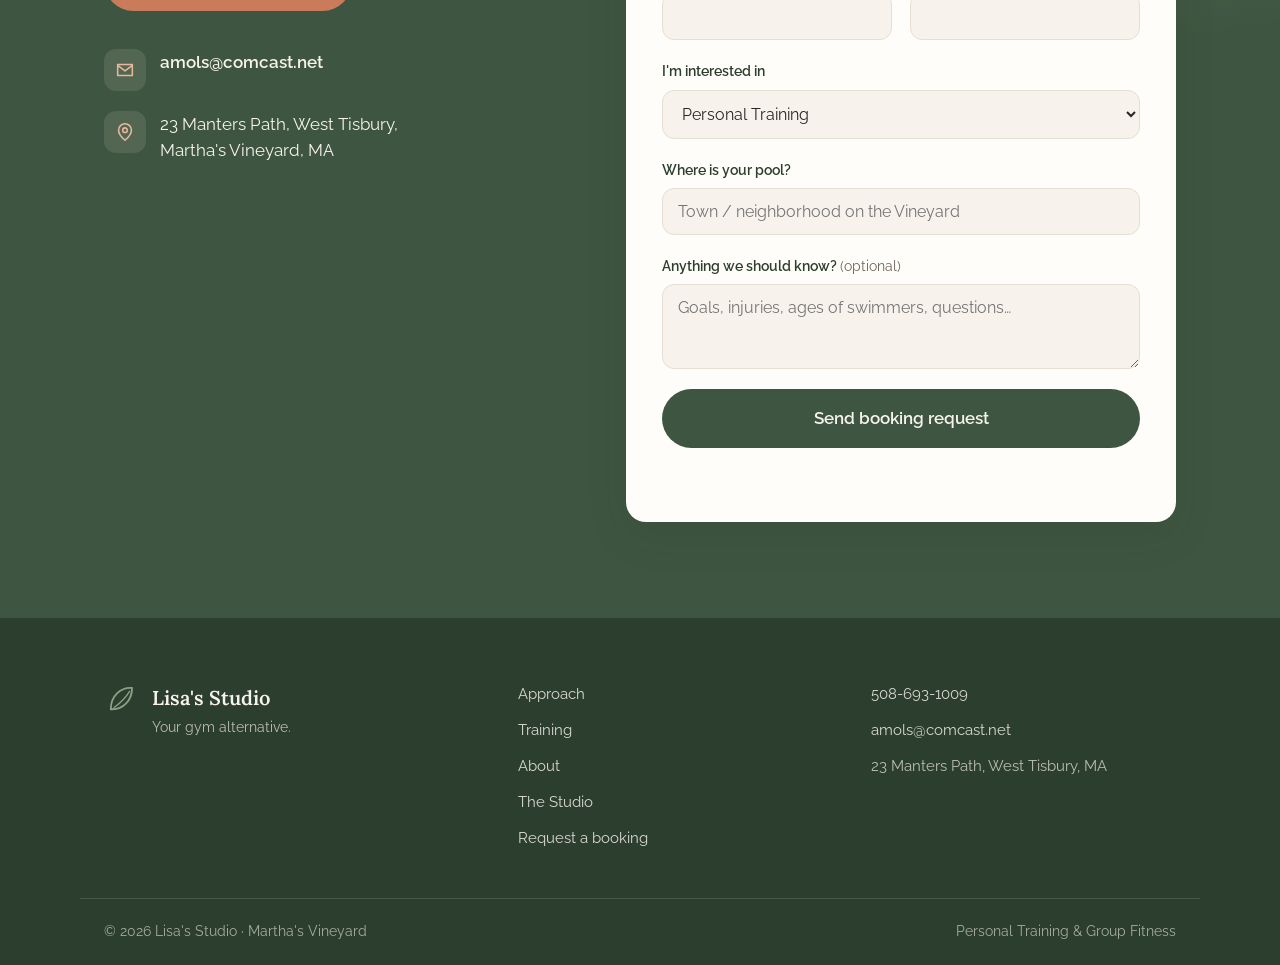
==== commit c017a735: "Use professional studio interior photo as hero background Full-bleed hero photo (2300px, converted t" ====
--- a/website/index.html
+++ b/website/index.html
@@ -70,30 +70,8 @@
     <!-- ================= HERO ================= -->
     <section class="hero">
       <div class="hero__bg" aria-hidden="true">
-        <div class="hero__sun"></div>
-        <svg class="hero__scene" viewBox="0 0 1440 720" preserveAspectRatio="xMidYMax slice" role="img" aria-hidden="true">
-          <defs>
-            <linearGradient id="sky" x1="0" y1="0" x2="0" y2="1">
-              <stop offset="0%" stop-color="#f4efe4"/>
-              <stop offset="100%" stop-color="#efe6d4"/>
-            </linearGradient>
-            <linearGradient id="hillA" x1="0" y1="0" x2="0" y2="1">
-              <stop offset="0%" stop-color="#8AA089"/>
-              <stop offset="100%" stop-color="#6f8a70"/>
-            </linearGradient>
-            <linearGradient id="hillB" x1="0" y1="0" x2="0" y2="1">
-              <stop offset="0%" stop-color="#556e56"/>
-              <stop offset="100%" stop-color="#3E5641"/>
-            </linearGradient>
-          </defs>
-          <rect width="1440" height="720" fill="url(#sky)"/>
-          <path d="M0 560 C 260 510, 520 545, 760 530 C 1010 515, 1230 555, 1440 530 L1440 720 L0 720 Z" fill="url(#hillA)" opacity="0.55"/>
-          <path d="M0 630 C 300 590, 560 630, 820 615 C 1080 600, 1260 640, 1440 615 L1440 720 L0 720 Z" fill="url(#hillB)" opacity="0.85"/>
-          <g opacity="0.5" fill="#3E5641">
-            <path d="M180 630 c -24 -60, -7 -128, 19 -128 c 26 0, 43 68, 19 128 z"/>
-            <path d="M1240 618 c -28 -72, -8 -154, 23 -154 c 31 0, 51 82, 23 154 z"/>
-          </g>
-        </svg>
+        <img class="hero__img" src="assets/img/hero-studio.jpg" alt="" fetchpriority="high" />
+        <div class="hero__scrim"></div>
       </div>
 
       <div class="container hero__inner">
--- a/website/styles.css
+++ b/website/styles.css
@@ -300,18 +300,27 @@
 }
 
 .hero__bg { position: absolute; inset: 0; z-index: -1; }
-.hero__scene { width: 100%; height: 100%; }
-
-.hero__sun {
+
+.hero__img {
+  width: 100%;
+  height: 100%;
+  object-fit: cover;
+  /* Keep Lisa (seated ~40% across the photo) right of the headline text */
+  object-position: 12% center;
+}
+
+.hero__scrim {
   position: absolute;
-  top: 8%;
-  right: 12%;
-  width: 340px;
-  height: 340px;
-  border-radius: 50%;
-  background: radial-gradient(circle, rgba(201, 123, 90, 0.35), transparent 65%);
-  filter: blur(6px);
-  pointer-events: none;
+  inset: 0;
+  background:
+    linear-gradient(90deg,
+      rgba(247, 243, 236, 0.96) 0%,
+      rgba(247, 243, 236, 0.85) 32%,
+      rgba(247, 243, 236, 0.35) 62%,
+      rgba(247, 243, 236, 0.05) 100%),
+    linear-gradient(0deg,
+      rgba(247, 243, 236, 0.85) 0%,
+      rgba(247, 243, 236, 0) 24%);
 }
 
 .hero__inner { max-width: 640px; }
@@ -921,7 +930,16 @@
 
   .hero { padding-top: calc(var(--nav-h) + 24px); }
   .hero__actions .btn { width: 100%; }
-  .hero__sun { width: 220px; height: 220px; right: -40px; }
+  .hero__scrim {
+    background:
+      linear-gradient(90deg,
+        rgba(247, 243, 236, 0.94) 0%,
+        rgba(247, 243, 236, 0.88) 60%,
+        rgba(247, 243, 236, 0.72) 100%),
+      linear-gradient(0deg,
+        rgba(247, 243, 236, 0.9) 0%,
+        rgba(247, 243, 236, 0) 24%);
+  }
 
   .benefit-grid { grid-template-columns: 1fr; }
   .field-row { grid-template-columns: 1fr; }
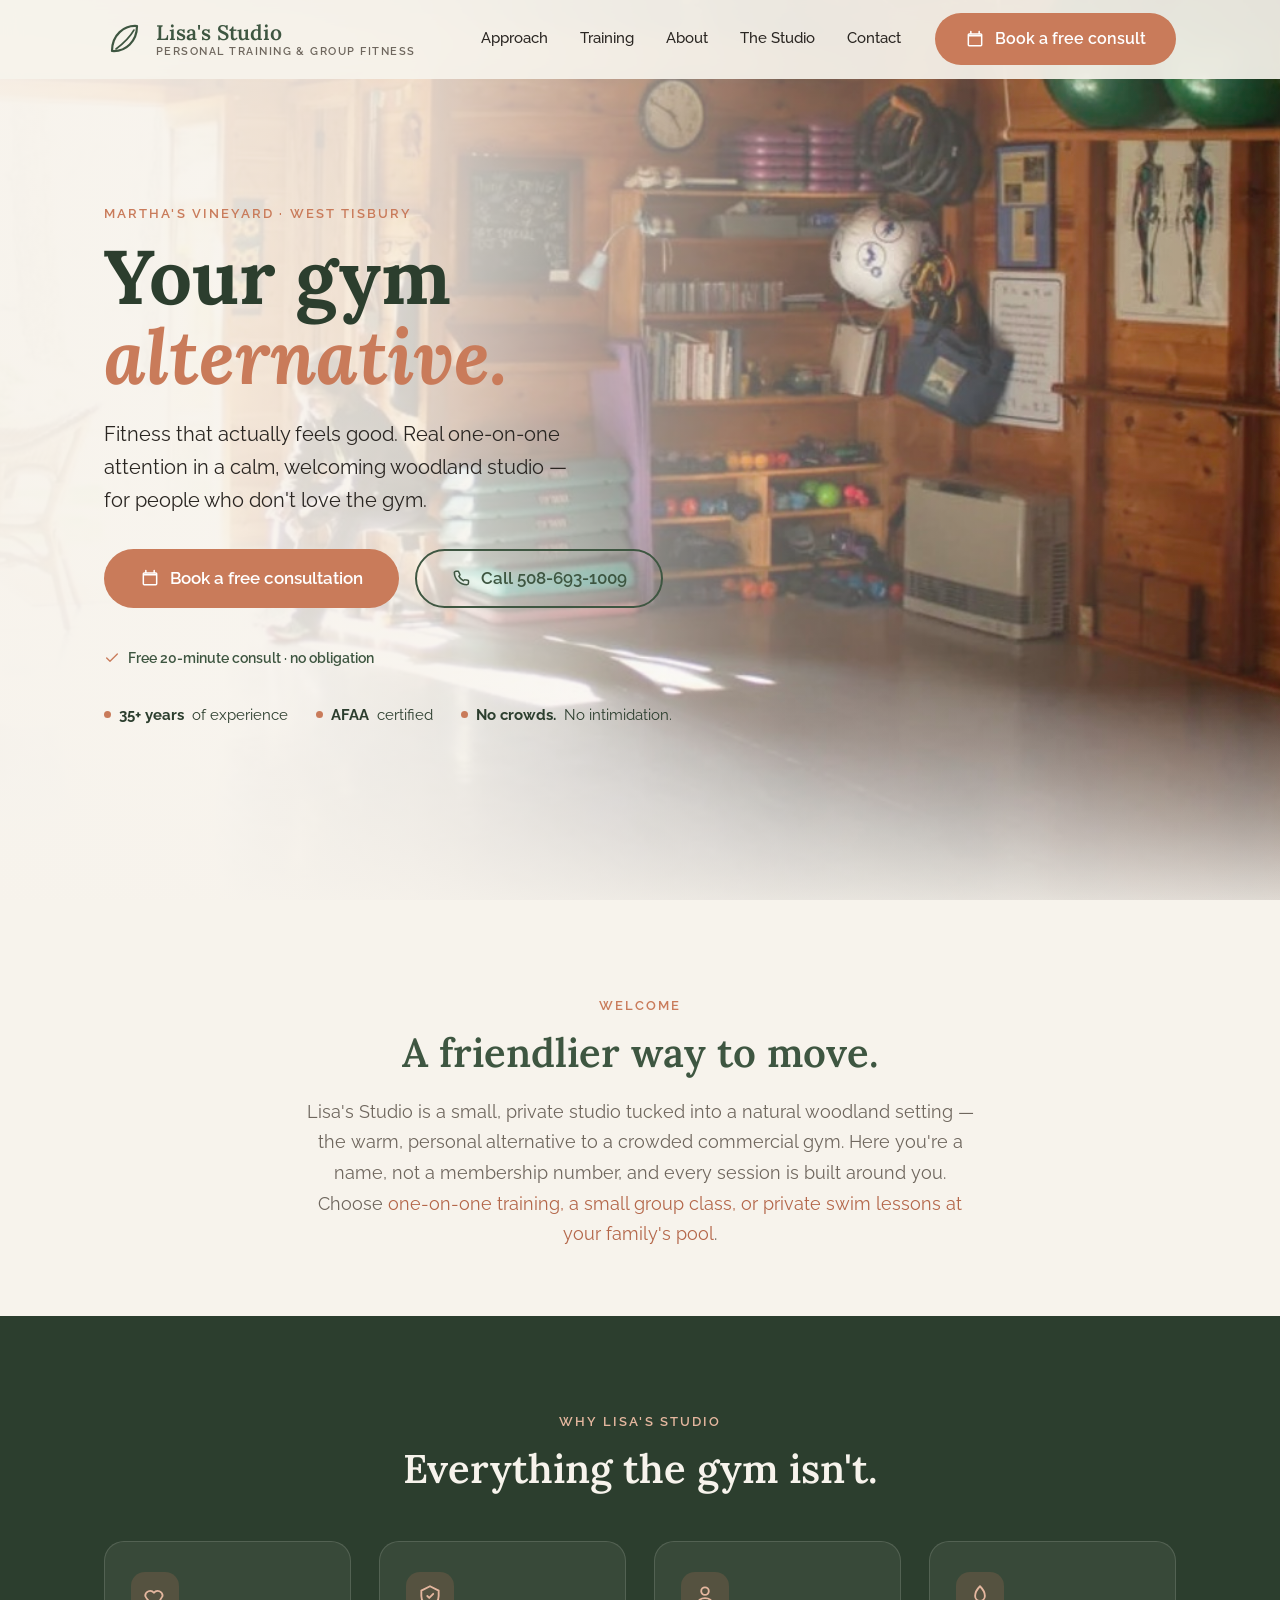
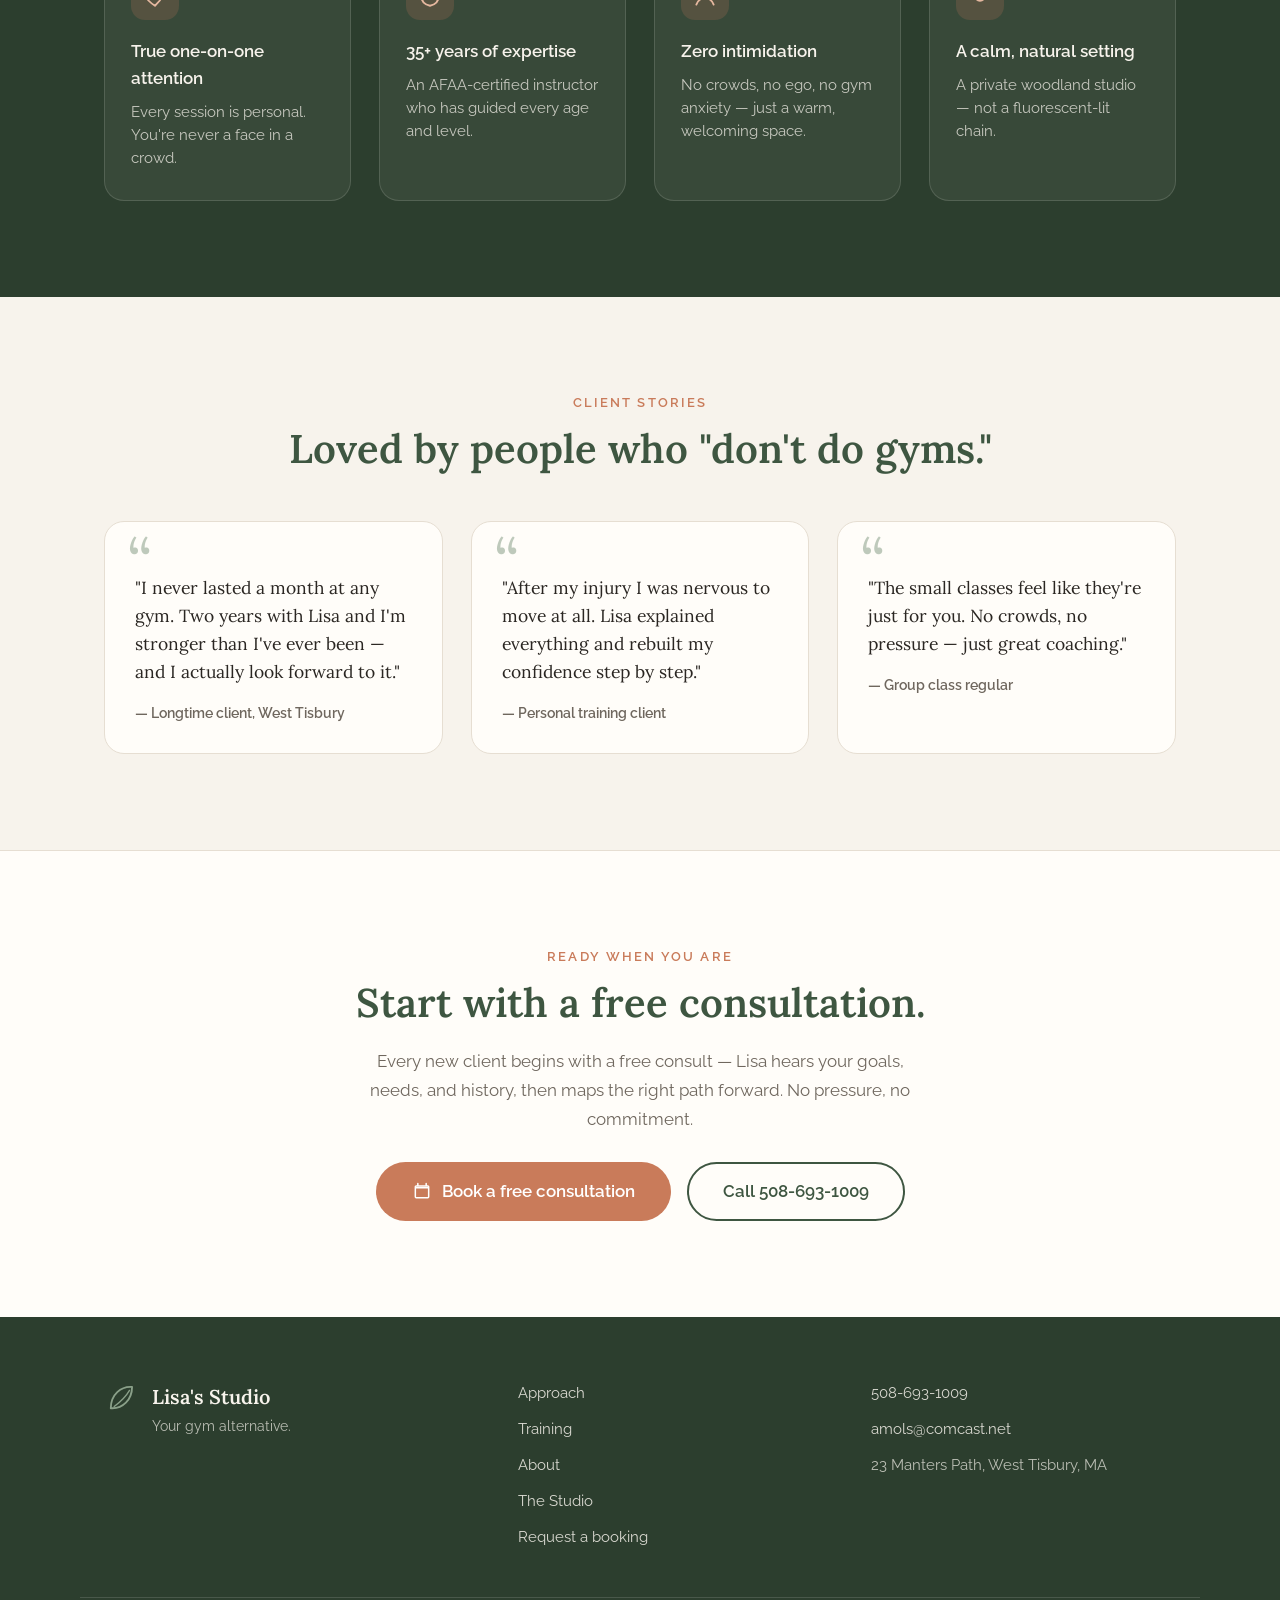
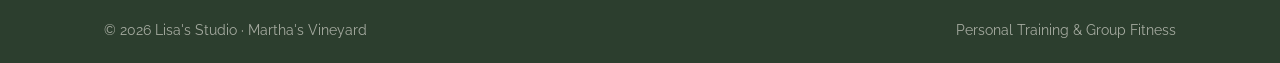
==== commit 4f78c636: "Free-consultation booking flow + new studio hero - Replace hero background with the new wide studio-" ====
--- a/website/index.html
+++ b/website/index.html
@@ -7,7 +7,7 @@
   <meta name="description" content="Lisa's Studio is the warm, personal alternative to the gym on Martha's Vineyard. AFAA-certified, 35+ years of experience. One-on-one personal training, small group classes, and private swim lessons at your family's pool. Call 508-693-1009 to book." />
 
   <meta property="og:title" content="Lisa's Studio — Your Gym Alternative" />
-  <meta property="og:description" content="Personal training &amp; small group fitness classes in a calm woodland studio on Martha's Vineyard. No crowds, no intimidation — just you, moving well." />
+  <meta property="og:description" content="Personal training, small group classes &amp; private swim lessons on Martha's Vineyard. No crowds, no intimidation — just you, moving well." />
   <meta property="og:type" content="website" />
 
   <link rel="preconnect" href="https://fonts.googleapis.com" />
@@ -22,7 +22,7 @@
   <!-- ================= NAV ================= -->
   <header class="nav" id="nav">
     <div class="container nav__inner">
-      <a class="brand" href="#top" aria-label="Lisa's Studio home">
+      <a class="brand" href="index.html" aria-label="Lisa's Studio home">
         <span class="brand__mark" aria-hidden="true">
           <svg viewBox="0 0 40 40" width="40" height="40" role="img">
             <path class="leaf-stroke" d="M8 32 C 8 16, 20 6, 33 7 C 33 22, 22 33, 8 32 Z" fill="none" stroke="currentColor" stroke-width="2.2" stroke-linecap="round" stroke-linejoin="round"/>
@@ -36,16 +36,16 @@
       </a>
 
       <nav class="nav__links" aria-label="Primary">
-        <a href="#approach">Approach</a>
-        <a href="#offerings">Training</a>
-        <a href="#lisa">About</a>
-        <a href="#studio">The Studio</a>
-        <a href="#contact">Contact</a>
+        <a href="approach.html">Approach</a>
+        <a href="training.html">Training</a>
+        <a href="about.html">About</a>
+        <a href="studio.html">The Studio</a>
+        <a href="contact.html">Contact</a>
       </nav>
 
-      <a href="tel:+15086931009" class="btn btn--primary nav__cta">
-        <svg class="icon" viewBox="0 0 24 24" aria-hidden="true"><path fill="none" stroke="currentColor" stroke-width="1.8" stroke-linecap="round" stroke-linejoin="round" d="M4 5c0 8.3 6.7 15 15 15a2 2 0 0 0 2-2v-2.3a1 1 0 0 0-.8-1l-3.3-.7a1 1 0 0 0-1 .3l-1 1a12 12 0 0 1-5.5-5.5l1-1a1 1 0 0 0 .3-1L9.3 4.8a1 1 0 0 0-1-.8H6a2 2 0 0 0-2 2Z"/></svg>
-        Call the Studio
+      <a href="contact.html#book" class="btn btn--primary nav__cta js-book">
+        <svg class="icon" viewBox="0 0 24 24" aria-hidden="true"><path fill="none" stroke="currentColor" stroke-width="1.8" stroke-linecap="round" stroke-linejoin="round" d="M7 3v3m10-3v3M4 8h16M5 6h14a1 1 0 0 1 1 1v12a1 1 0 0 1-1 1H5a1 1 0 0 1-1-1V7a1 1 0 0 1 1-1Z"/></svg>
+        Book a free consult
       </a>
 
       <button class="nav__toggle" id="navToggle" aria-label="Open menu" aria-expanded="false" aria-controls="mobileMenu">
@@ -54,18 +54,17 @@
     </div>
 
     <div class="mobile-menu" id="mobileMenu" hidden>
-      <a href="#approach">Approach</a>
-      <a href="#offerings">Training</a>
-      <a href="#lisa">About</a>
-      <a href="#studio">The Studio</a>
-      <a href="#contact">Contact</a>
-      <a href="tel:+15086931009" class="btn btn--primary">Call 508-693-1009</a>
-      <a href="#contact" class="btn btn--ghost">Request a booking</a>
+      <a href="approach.html">Approach</a>
+      <a href="training.html">Training</a>
+      <a href="about.html">About</a>
+      <a href="studio.html">The Studio</a>
+      <a href="contact.html">Contact</a>
+      <a href="contact.html#book" class="btn btn--primary js-book">Book a free consult</a>
+      <a href="tel:+15086931009" class="btn btn--ghost">Call 508-693-1009</a>
     </div>
   </header>
 
   <main id="main">
-    <span id="top"></span>
 
     <!-- ================= HERO ================= -->
     <section class="hero">
@@ -74,25 +73,34 @@
         <div class="hero__scrim"></div>
       </div>
 
-      <div class="container hero__inner">
-        <p class="eyebrow">Martha's Vineyard · West Tisbury</p>
-        <h1 class="hero__title">Your gym<br/><em>alternative.</em></h1>
-        <p class="hero__lead">
-          Fitness that actually feels good. Real one-on-one attention in a calm,
-          welcoming woodland studio — for people who don't love the gym.
-        </p>
-        <div class="hero__actions">
-          <a href="tel:+15086931009" class="btn btn--primary btn--lg">
-            <svg class="icon" viewBox="0 0 24 24" aria-hidden="true"><path fill="none" stroke="currentColor" stroke-width="1.8" stroke-linecap="round" stroke-linejoin="round" d="M4 5c0 8.3 6.7 15 15 15a2 2 0 0 0 2-2v-2.3a1 1 0 0 0-.8-1l-3.3-.7a1 1 0 0 0-1 .3l-1 1a12 12 0 0 1-5.5-5.5l1-1a1 1 0 0 0 .3-1L9.3 4.8a1 1 0 0 0-1-.8H6a2 2 0 0 0-2 2Z"/></svg>
-            Call 508-693-1009
-          </a>
-          <a href="#contact" class="btn btn--ghost btn--lg">Request a booking</a>
-        </div>
-        <ul class="hero__trust">
-          <li><strong>35+ years</strong> of experience</li>
-          <li><strong>AFAA</strong> certified</li>
-          <li><strong>No crowds.</strong> No intimidation.</li>
-        </ul>
+      <div class="container">
+        <div class="hero__inner">
+          <p class="eyebrow">Martha's Vineyard · West Tisbury</p>
+          <h1 class="hero__title">Your gym<br/><em>alternative.</em></h1>
+          <p class="hero__lead">
+            Fitness that actually feels good. Real one-on-one attention in a calm,
+            welcoming woodland studio — for people who don't love the gym.
+          </p>
+          <div class="hero__actions">
+            <a href="contact.html#book" class="btn btn--primary btn--lg js-book">
+              <svg class="icon" viewBox="0 0 24 24" aria-hidden="true"><path fill="none" stroke="currentColor" stroke-width="1.8" stroke-linecap="round" stroke-linejoin="round" d="M7 3v3m10-3v3M4 8h16M5 6h14a1 1 0 0 1 1 1v12a1 1 0 0 1-1 1H5a1 1 0 0 1-1-1V7a1 1 0 0 1 1-1Z"/></svg>
+              Book a free consultation
+            </a>
+            <a href="tel:+15086931009" class="btn btn--ghost btn--lg">
+              <svg class="icon" viewBox="0 0 24 24" aria-hidden="true"><path fill="none" stroke="currentColor" stroke-width="1.8" stroke-linecap="round" stroke-linejoin="round" d="M4 5c0 8.3 6.7 15 15 15a2 2 0 0 0 2-2v-2.3a1 1 0 0 0-.8-1l-3.3-.7a1 1 0 0 0-1 .3l-1 1a12 12 0 0 1-5.5-5.5l1-1a1 1 0 0 0 .3-1L9.3 4.8a1 1 0 0 0-1-.8H6a2 2 0 0 0-2 2Z"/></svg>
+              Call 508-693-1009
+            </a>
+          </div>
+          <p class="hero__note">
+            <svg viewBox="0 0 24 24" aria-hidden="true"><path fill="none" stroke="currentColor" stroke-width="2" stroke-linecap="round" stroke-linejoin="round" d="M20 6 9 17l-5-5"/></svg>
+            Free 20-minute consult · no obligation
+          </p>
+          <ul class="hero__trust">
+            <li><strong>35+ years</strong> of experience</li>
+            <li><strong>AFAA</strong> certified</li>
+            <li><strong>No crowds.</strong> No intimidation.</li>
+          </ul>
+        </div>
       </div>
     </section>
 
@@ -104,120 +112,10 @@
         <p class="lead-muted">
           Lisa's Studio is a small, private studio tucked into a natural woodland setting —
           the warm, personal alternative to a crowded commercial gym. Here you're a name,
-          not a membership number, and every session is built around you.
+          not a membership number, and every session is built around you. Choose
+          <a href="training.html">one-on-one training, a small group class, or private swim
+          lessons at your family's pool</a>.
         </p>
-      </div>
-    </section>
-
-    <!-- ================= APPROACH ================= -->
-    <section class="section approach" id="approach" aria-labelledby="approach-h">
-      <div class="container grid-2">
-        <div class="approach__art">
-          <img src="assets/img/approach-coaching.webp" alt="Lisa guiding a client through a supported exercise on a foam roller in the sunlit studio" loading="lazy" />
-        </div>
-        <div class="approach__body">
-          <p class="eyebrow">The approach</p>
-          <h2 id="approach-h" class="h2">Learn how your body works.</h2>
-          <p>
-            The more you understand the basics of how a body actually works, the better you
-            move — and the more motivated you stay. Every session is education-first: proper
-            technique, real explanation, and steady, sustainable progress that protects you
-            from injury.
-          </p>
-          <ul class="check-list">
-            <li>Guidance, not a treadmill and a shrug</li>
-            <li>Movements matched to your goals, history &amp; any limitations</li>
-            <li>Understand the <em>why</em> behind every exercise</li>
-          </ul>
-        </div>
-      </div>
-    </section>
-
-    <!-- ================= OFFERINGS ================= -->
-    <section class="section offerings" id="offerings" aria-labelledby="offerings-h">
-      <div class="container">
-        <div class="center section__head">
-          <p class="eyebrow">What we offer</p>
-          <h2 id="offerings-h" class="h2">Three ways to move.</h2>
-        </div>
-        <div class="cards-3">
-          <article class="offer-card">
-            <div class="offer-card__photo">
-              <img src="assets/img/personal-training.webp" alt="Lisa giving hands-on coaching to a client balancing on a mat" loading="lazy" />
-            </div>
-            <div class="offer-card__body">
-              <h3 class="h3">Personal Training</h3>
-              <p>
-                Fully one-on-one sessions tailored to your goals, fitness level, and history.
-                Attentive, hands-on coaching that adapts around injuries and limitations.
-              </p>
-              <ul class="mini-list">
-                <li>Completely individualized programs</li>
-                <li>Hands-on form &amp; technique coaching</li>
-                <li>Great for beginners, returners &amp; active agers</li>
-              </ul>
-              <a href="#contact" class="link-arrow book-link" data-interest="Personal Training">Request a session
-                <svg class="icon" viewBox="0 0 24 24" aria-hidden="true"><path fill="none" stroke="currentColor" stroke-width="1.9" stroke-linecap="round" stroke-linejoin="round" d="M5 12h14m-6-6 6 6-6 6"/></svg>
-              </a>
-            </div>
-          </article>
-
-          <article class="offer-card">
-            <div class="offer-card__photo">
-              <img src="assets/img/group-classes.webp" alt="A small group class of three working with resistance bands in the studio" loading="lazy" />
-            </div>
-            <div class="offer-card__body">
-              <h3 class="h3">Group Classes</h3>
-              <p>
-                Small, welcoming classes that keep the personal touch — proper coaching, real
-                attention to form, and a supportive, low-pressure atmosphere.
-              </p>
-              <ul class="mini-list">
-                <li>Small groups, never a crowd</li>
-                <li>Encouraging, no-intimidation setting</li>
-                <li>All levels genuinely welcome</li>
-              </ul>
-              <a href="#contact" class="link-arrow book-link" data-interest="Group Classes">Request a class
-                <svg class="icon" viewBox="0 0 24 24" aria-hidden="true"><path fill="none" stroke="currentColor" stroke-width="1.9" stroke-linecap="round" stroke-linejoin="round" d="M5 12h14m-6-6 6 6-6 6"/></svg>
-              </a>
-            </div>
-          </article>
-
-          <article class="offer-card">
-            <div class="offer-card__photo offer-card__photo--swim" aria-hidden="true">
-              <svg viewBox="0 0 400 240" preserveAspectRatio="xMidYMid slice" role="img">
-                <defs>
-                  <linearGradient id="pool" x1="0" y1="0" x2="0" y2="1">
-                    <stop offset="0%" stop-color="#8AA089"/>
-                    <stop offset="100%" stop-color="#3E5641"/>
-                  </linearGradient>
-                </defs>
-                <rect width="400" height="240" fill="url(#pool)"/>
-                <circle cx="330" cy="46" r="30" fill="#C97B5A" opacity="0.85"/>
-                <g fill="none" stroke="#F7F3EC" stroke-width="5" stroke-linecap="round" opacity="0.9">
-                  <path d="M20 150 q 25 -18 50 0 t 50 0 t 50 0 t 50 0 t 50 0 t 50 0 t 50 0"/>
-                  <path d="M20 180 q 25 -18 50 0 t 50 0 t 50 0 t 50 0 t 50 0 t 50 0 t 50 0" opacity="0.55"/>
-                  <path d="M20 210 q 25 -18 50 0 t 50 0 t 50 0 t 50 0 t 50 0 t 50 0 t 50 0" opacity="0.3"/>
-                </g>
-              </svg>
-            </div>
-            <div class="offer-card__body">
-              <h3 class="h3">Private Swim Lessons</h3>
-              <p>
-                Lisa comes to you — private swim lessons taught right in your family's own
-                pool. Comfort, water safety, and real swimming skills, at every age.
-              </p>
-              <ul class="mini-list">
-                <li>Taught at your family's pool</li>
-                <li>Kids, adults &amp; nervous swimmers welcome</li>
-                <li>Water confidence &amp; safety first</li>
-              </ul>
-              <a href="#contact" class="link-arrow book-link" data-interest="Private Swim Lessons">Request lessons
-                <svg class="icon" viewBox="0 0 24 24" aria-hidden="true"><path fill="none" stroke="currentColor" stroke-width="1.9" stroke-linecap="round" stroke-linejoin="round" d="M5 12h14m-6-6 6 6-6 6"/></svg>
-              </a>
-            </div>
-          </article>
-        </div>
       </div>
     </section>
 
@@ -248,64 +146,6 @@
             <span class="benefit__icon" aria-hidden="true"><svg viewBox="0 0 24 24"><path fill="none" stroke="currentColor" stroke-width="1.7" stroke-linecap="round" stroke-linejoin="round" d="M12 3c3 3 4.5 6 4.5 9a4.5 4.5 0 0 1-9 0c0-3 1.5-6 4.5-9Z"/></svg></span>
             <h3>A calm, natural setting</h3>
             <p>A private woodland studio — not a fluorescent-lit chain.</p>
-          </div>
-        </div>
-      </div>
-    </section>
-
-    <!-- ================= MEET LISA ================= -->
-    <section class="section lisa" id="lisa" aria-labelledby="lisa-h">
-      <div class="container grid-2 grid-2--reverse">
-        <div class="lisa__portrait">
-          <div class="portrait-frame">
-            <img src="assets/img/lisa-studio-porch.webp" alt="Lisa standing on the front steps of her cedar-shingled studio beneath the Lisa's Studio sign" loading="lazy" />
-          </div>
-          <span class="portrait-badge">AFAA Certified</span>
-        </div>
-        <div class="lisa__body">
-          <p class="eyebrow">Meet Lisa</p>
-          <h2 id="lisa-h" class="h2">Thirty-five years of moving people well.</h2>
-          <p>
-            Lisa has spent more than three decades helping people of every age and ability
-            feel stronger, move better, and enjoy taking care of themselves. Every session at
-            the studio is led personally — with patience, real expertise, and genuine care.
-          </p>
-          <p>
-            Her philosophy is simple: when you understand your own body, fitness stops being
-            intimidating and starts being something you actually want to do.
-          </p>
-          <a href="#contact" class="btn btn--primary">Train with Lisa</a>
-        </div>
-      </div>
-    </section>
-
-    <!-- ================= STUDIO ================= -->
-    <section class="section studio" id="studio" aria-labelledby="studio-h">
-      <div class="container">
-        <div class="center section__head">
-          <p class="eyebrow">The studio &amp; setting</p>
-          <h2 id="studio-h" class="h2">A quiet space in the woods.</h2>
-          <p class="lead-muted narrow center">
-            Set among the trees in West Tisbury, the studio is calm, private, and
-            unhurried — the opposite of a busy gym floor.
-          </p>
-        </div>
-        <div class="studio__gallery">
-          <div class="tile tile--tall">
-            <img src="assets/img/coaching-mat.webp" alt="Lisa coaching a client through core work on a mat, exercise balls lining the wall above" loading="lazy" />
-            <span class="tile__label">Real coaching, every rep</span>
-          </div>
-          <div class="tile">
-            <img src="assets/img/band-training.webp" alt="Lisa and a client doing partner resistance-band training" loading="lazy" />
-            <span class="tile__label">Strength, made friendly</span>
-          </div>
-          <div class="tile">
-            <img src="assets/img/foam-roller.webp" alt="Lisa spotting a client during foam roller balance work by the studio windows" loading="lazy" />
-            <span class="tile__label">Woodland light</span>
-          </div>
-          <div class="tile tile--wide">
-            <img src="assets/img/studio-interior.webp" alt="The bright wood-paneled studio interior with mirrors, mats, and exercise balls" loading="lazy" />
-            <span class="tile__label">Calm, private &amp; unhurried</span>
           </div>
         </div>
       </div>
@@ -335,115 +175,19 @@
       </div>
     </section>
 
-    <!-- ================= FAQ ================= -->
-    <section class="section faq" aria-labelledby="faq-h">
-      <div class="container narrow">
-        <div class="center section__head">
-          <p class="eyebrow">Good to know</p>
-          <h2 id="faq-h" class="h2">Questions, answered.</h2>
-        </div>
-        <div class="accordion" id="accordion">
-          <div class="acc-item">
-            <button class="acc-trigger" aria-expanded="false">
-              I've never really worked out. Is this for me?
-              <span class="acc-icon" aria-hidden="true"></span>
-            </button>
-            <div class="acc-panel"><p>Absolutely — most clients come in feeling exactly that way. Every session starts where you are, with patient, hands-on guidance and zero judgment.</p></div>
-          </div>
-          <div class="acc-item">
-            <button class="acc-trigger" aria-expanded="false">
-              What should I bring to my first session?
-              <span class="acc-icon" aria-hidden="true"></span>
-            </button>
-            <div class="acc-panel"><p>Just comfortable clothes, supportive sneakers, and some water. We'll take care of the rest and talk through your goals when you arrive.</p></div>
-          </div>
-          <div class="acc-item">
-            <button class="acc-trigger" aria-expanded="false">
-              Do you work around injuries or health conditions?
-              <span class="acc-icon" aria-hidden="true"></span>
-            </button>
-            <div class="acc-panel"><p>Yes. Programs are fully tailored around your history, any injuries, and any limitations — safe, gradual progress is the whole point.</p></div>
-          </div>
-          <div class="acc-item">
-            <button class="acc-trigger" aria-expanded="false">
-              How do private swim lessons work?
-              <span class="acc-icon" aria-hidden="true"></span>
-            </button>
-            <div class="acc-panel"><p>Lisa travels to your family's pool and teaches right there — kids, adults, and nervous swimmers alike. Lessons focus on water comfort, safety, and real swimming skills at your own pace. Request lessons below and include your pool's location.</p></div>
-          </div>
-          <div class="acc-item">
-            <button class="acc-trigger" aria-expanded="false">
-              How do I book, and where are you located?
-              <span class="acc-icon" aria-hidden="true"></span>
-            </button>
-            <div class="acc-panel"><p>Use the form below, call <a href="tel:+15086931009">508-693-1009</a>, or email <a href="mailto:amols@comcast.net">amols@comcast.net</a>. The studio is at 23 Manters Path, West Tisbury, Martha's Vineyard, MA.</p></div>
-          </div>
-        </div>
-      </div>
-    </section>
-
-    <!-- ================= CONTACT / BOOK ================= -->
-    <section class="section contact" id="contact" aria-labelledby="contact-h">
-      <div class="container grid-2">
-        <div class="contact__info">
-          <p class="eyebrow eyebrow--light">Get started</p>
-          <h2 id="contact-h" class="h2 h2--light">Come move with us.</h2>
-          <p class="contact__lead">The fastest way to book is a quick call — Lisa answers personally. Or send a booking request with the form and she'll get back to you.</p>
-          <a href="tel:+15086931009" class="btn btn--primary btn--lg contact__call">
-            <svg class="icon" viewBox="0 0 24 24" aria-hidden="true"><path fill="none" stroke="currentColor" stroke-width="1.8" stroke-linecap="round" stroke-linejoin="round" d="M4 5c0 8.3 6.7 15 15 15a2 2 0 0 0 2-2v-2.3a1 1 0 0 0-.8-1l-3.3-.7a1 1 0 0 0-1 .3l-1 1a12 12 0 0 1-5.5-5.5l1-1a1 1 0 0 0 .3-1L9.3 4.8a1 1 0 0 0-1-.8H6a2 2 0 0 0-2 2Z"/></svg>
-            Call 508-693-1009
+    <!-- ================= CTA ================= -->
+    <section class="section cta-band">
+      <div class="container center">
+        <p class="eyebrow">Ready when you are</p>
+        <h2 class="h2">Start with a free consultation.</h2>
+        <p class="cta-band__lead">Every new client begins with a free consult — Lisa hears your goals, needs, and history, then maps the right path forward. No pressure, no commitment.</p>
+        <div class="cta-band__actions">
+          <a href="contact.html#book" class="btn btn--primary btn--lg js-book">
+            <svg class="icon" viewBox="0 0 24 24" aria-hidden="true"><path fill="none" stroke="currentColor" stroke-width="1.8" stroke-linecap="round" stroke-linejoin="round" d="M7 3v3m10-3v3M4 8h16M5 6h14a1 1 0 0 1 1 1v12a1 1 0 0 1-1 1H5a1 1 0 0 1-1-1V7a1 1 0 0 1 1-1Z"/></svg>
+            Book a free consultation
           </a>
-          <ul class="contact__list">
-            <li>
-              <span class="ci" aria-hidden="true"><svg viewBox="0 0 24 24"><path fill="none" stroke="currentColor" stroke-width="1.7" stroke-linecap="round" stroke-linejoin="round" d="M4 6h16v12H4zM4 7l8 6 8-6"/></svg></span>
-              <a href="mailto:amols@comcast.net">amols@comcast.net</a>
-            </li>
-            <li>
-              <span class="ci" aria-hidden="true"><svg viewBox="0 0 24 24"><path fill="none" stroke="currentColor" stroke-width="1.7" stroke-linecap="round" stroke-linejoin="round" d="M12 21s-7-6-7-11a7 7 0 0 1 14 0c0 5-7 11-7 11Zm0-8.5a2.5 2.5 0 1 0 0-5 2.5 2.5 0 0 0 0 5Z"/></svg></span>
-              <span>23 Manters Path, West Tisbury,<br/>Martha's Vineyard, MA</span>
-            </li>
-          </ul>
-        </div>
-
-        <form class="booking" id="bookingForm" novalidate>
-          <h3 class="booking__title">Request a booking</h3>
-          <p class="booking__sub">Prefer not to call? Send this and Lisa will follow up.</p>
-          <div class="field">
-            <label for="name">Name</label>
-            <input id="name" name="name" type="text" autocomplete="name" required />
-            <span class="err" data-for="name"></span>
-          </div>
-          <div class="field-row">
-            <div class="field">
-              <label for="email">Email</label>
-              <input id="email" name="email" type="email" autocomplete="email" required />
-              <span class="err" data-for="email"></span>
-            </div>
-            <div class="field">
-              <label for="phone">Phone <span class="opt">(optional)</span></label>
-              <input id="phone" name="phone" type="tel" autocomplete="tel" />
-            </div>
-          </div>
-          <div class="field">
-            <label for="interest">I'm interested in</label>
-            <select id="interest" name="interest">
-              <option value="Personal Training">Personal Training</option>
-              <option value="Group Classes">Group Classes</option>
-              <option value="Private Swim Lessons">Private Swim Lessons (at your pool)</option>
-              <option value="Not sure yet">Not sure yet — help me choose</option>
-            </select>
-          </div>
-          <div class="field field--pool" id="poolField" hidden>
-            <label for="pool">Where is your pool?</label>
-            <input id="pool" name="pool" type="text" placeholder="Town / neighborhood on the Vineyard" />
-          </div>
-          <div class="field">
-            <label for="message">Anything we should know? <span class="opt">(optional)</span></label>
-            <textarea id="message" name="message" rows="3" placeholder="Goals, injuries, ages of swimmers, questions…"></textarea>
-          </div>
-          <button type="submit" class="btn btn--secondary btn--lg btn--block">Send booking request</button>
-          <p class="form-note" id="formNote" role="status" aria-live="polite"></p>
-        </form>
+          <a href="tel:+15086931009" class="btn btn--ghost btn--lg">Call 508-693-1009</a>
+        </div>
       </div>
     </section>
   </main>
@@ -461,11 +205,11 @@
         </div>
       </div>
       <nav class="footer__nav" aria-label="Footer">
-        <a href="#approach">Approach</a>
-        <a href="#offerings">Training</a>
-        <a href="#lisa">About</a>
-        <a href="#studio">The Studio</a>
-        <a href="#contact">Request a booking</a>
+        <a href="approach.html">Approach</a>
+        <a href="training.html">Training</a>
+        <a href="about.html">About</a>
+        <a href="studio.html">The Studio</a>
+        <a href="contact.html">Request a booking</a>
       </nav>
       <div class="footer__contact">
         <a href="tel:+15086931009">508-693-1009</a>
--- a/website/styles.css
+++ b/website/styles.css
@@ -247,6 +247,11 @@
   border-bottom-color: var(--terracotta);
   text-decoration: none;
 }
+.nav__links a.is-active {
+  color: var(--terracotta);
+  border-bottom-color: var(--terracotta);
+}
+.mobile-menu a.is-active { color: var(--terracotta); }
 
 .nav__cta { flex: none; }
 
@@ -305,8 +310,9 @@
   width: 100%;
   height: 100%;
   object-fit: cover;
-  /* Keep Lisa (seated ~40% across the photo) right of the headline text */
-  object-position: 12% center;
+  /* Studio panorama: bias toward the warm center-right (Lisa + ball shelf),
+     leaving the washed-out left side clear behind the headline text. */
+  object-position: 64% center;
 }
 
 .hero__scrim {
@@ -323,7 +329,9 @@
       rgba(247, 243, 236, 0) 24%);
 }
 
-.hero__inner { max-width: 640px; }
+/* Container fills the flex row; text block sits at its left edge */
+.hero > .container { width: 100%; }
+.hero__inner { max-width: 640px; margin-left: 0; margin-right: auto; }
 
 .hero__title {
   font-size: clamp(46px, 7vw, 76px);
@@ -351,6 +359,17 @@
   gap: 16px;
   margin-bottom: 40px;
 }
+
+.hero__note {
+  display: inline-flex;
+  align-items: center;
+  gap: 8px;
+  margin: -20px 0 34px;
+  font-size: 14px;
+  font-weight: 600;
+  color: var(--forest);
+}
+.hero__note svg { width: 16px; height: 16px; color: var(--terracotta); flex: none; }
 
 .hero__trust {
   list-style: none;
@@ -374,6 +393,43 @@
 
 /* ---------- Welcome ---------- */
 .welcome { padding-bottom: 48px; }
+
+/* ---------- Page hero (subpages) ---------- */
+.page-hero {
+  padding: calc(var(--nav-h) + 72px) 0 56px;
+  background: linear-gradient(180deg, #f2ecdf 0%, var(--sand) 100%);
+}
+.page-hero__title {
+  font-size: clamp(36px, 5vw, 52px);
+  line-height: 1.1;
+  font-weight: 700;
+  color: var(--pine);
+  margin-bottom: 14px;
+}
+.page-hero .lead-muted { max-width: 640px; margin-bottom: 0; }
+
+/* ---------- CTA band (subpages) ---------- */
+.cta-band {
+  background: var(--cream);
+  border-top: 1px solid var(--oat);
+}
+.cta-band__lead {
+  max-width: 560px;
+  margin: 0 auto;
+  color: var(--stone);
+  font-size: 17px;
+  line-height: 1.7;
+}
+.cta-band__actions {
+  display: flex;
+  justify-content: center;
+  flex-wrap: wrap;
+  gap: 16px;
+  margin-top: 28px;
+}
+@media (max-width: 600px) {
+  .cta-band__actions .btn { width: 100%; }
+}
 
 /* ---------- Approach ---------- */
 .approach__art img {
@@ -810,6 +866,205 @@
   min-height: 1.4em;
 }
 
+/* ---------- Free consultation callout (training) ---------- */
+.consult-note {
+  margin: 4px 0 22px;
+  padding: 16px 18px;
+  background: rgba(138, 160, 137, 0.16);
+  border: 1px solid rgba(138, 160, 137, 0.4);
+  border-left: 4px solid var(--sage);
+  border-radius: var(--radius-sm);
+  font-size: 14.5px;
+  line-height: 1.6;
+  color: var(--pine);
+}
+.consult-note strong { color: var(--forest); }
+
+/* ---------- Booking section + Calendly mockup ---------- */
+.book { background: var(--cream); }
+.book__intro { max-width: 620px; margin-left: auto; margin-right: auto; }
+
+.cal-card {
+  position: relative;
+  max-width: 860px;
+  margin: 0 auto;
+  display: grid;
+  grid-template-columns: 300px 1fr;
+  background: var(--sand);
+  border: 1px solid var(--oat);
+  border-radius: var(--radius);
+  box-shadow: var(--shadow-lift);
+  overflow: hidden;
+}
+
+.cal-card__preview {
+  position: absolute;
+  top: 16px;
+  right: -34px;
+  transform: rotate(45deg);
+  background: var(--terracotta);
+  color: #fff;
+  font-size: 11px;
+  font-weight: 700;
+  letter-spacing: 0.14em;
+  text-transform: uppercase;
+  padding: 6px 44px;
+  box-shadow: 0 6px 16px rgba(201, 123, 90, 0.4);
+  z-index: 2;
+}
+
+.cal-card__aside {
+  padding: 30px 28px;
+  border-right: 1px solid var(--oat);
+  background: linear-gradient(180deg, #f2ecdf 0%, var(--sand) 100%);
+}
+.cal-card__brand {
+  font-size: 12px;
+  font-weight: 600;
+  letter-spacing: 0.14em;
+  text-transform: uppercase;
+  color: var(--stone);
+}
+.cal-card__event {
+  font-family: var(--font-head);
+  font-size: 24px;
+  font-weight: 600;
+  color: var(--forest);
+  margin: 6px 0 16px;
+}
+.cal-card__meta {
+  list-style: none;
+  padding: 0;
+  margin: 0 0 16px;
+  display: flex;
+  flex-direction: column;
+  gap: 11px;
+}
+.cal-card__meta li {
+  display: flex;
+  align-items: center;
+  gap: 11px;
+  font-size: 15px;
+  font-weight: 500;
+  color: var(--pine);
+}
+.cal-card__meta svg { width: 19px; height: 19px; color: var(--sage); flex: none; }
+.cal-card__desc {
+  margin: 0;
+  font-size: 14px;
+  line-height: 1.6;
+  color: var(--stone);
+}
+
+.cal-card__picker { padding: 26px 28px 30px; }
+.cal-card__picker-title {
+  font-family: var(--font-head);
+  font-size: 18px;
+  font-weight: 600;
+  color: var(--forest);
+  margin: 0 0 16px;
+}
+.cal-card__month {
+  display: flex;
+  align-items: center;
+  justify-content: space-between;
+  margin-bottom: 12px;
+  font-weight: 600;
+  color: var(--pine);
+}
+.cal-card__month span { font-size: 15px; }
+.cal-card__month i {
+  font-style: normal;
+  color: var(--stone);
+  font-size: 18px;
+  padding: 0 6px;
+}
+
+/* Non-interactive preview grid */
+.cal-grid {
+  display: grid;
+  grid-template-columns: repeat(7, 1fr);
+  gap: 4px;
+  margin-bottom: 20px;
+}
+.cal-grid .dow {
+  text-align: center;
+  font-size: 11px;
+  font-weight: 700;
+  letter-spacing: 0.04em;
+  color: var(--stone);
+  padding-bottom: 4px;
+}
+.cal-day {
+  aspect-ratio: 1;
+  display: grid;
+  place-items: center;
+  border: 0;
+  border-radius: 999px;
+  background: transparent;
+  font-family: var(--font-body);
+  font-size: 13.5px;
+  font-weight: 500;
+  color: var(--bark);
+}
+.cal-day.is-muted { color: #c9bfae; }
+.cal-day.is-avail {
+  background: rgba(201, 123, 90, 0.12);
+  color: var(--clay);
+  font-weight: 600;
+}
+.cal-day.is-selected {
+  background: var(--terracotta);
+  color: #fff;
+  font-weight: 700;
+}
+
+.cal-times {
+  display: grid;
+  grid-template-columns: repeat(2, 1fr);
+  gap: 10px;
+}
+.cal-time {
+  padding: 12px;
+  border: 1.5px solid var(--oat);
+  border-radius: var(--radius-sm);
+  background: var(--cream);
+  font-family: var(--font-body);
+  font-size: 14.5px;
+  font-weight: 600;
+  color: var(--pine);
+  text-align: center;
+}
+.cal-time.is-selected {
+  border-color: var(--terracotta);
+  background: rgba(201, 123, 90, 0.12);
+  color: var(--clay);
+}
+
+/* The whole preview grid is illustrative only */
+.cal-card__picker [aria-hidden="true"] { pointer-events: none; user-select: none; }
+
+.cal-card__link {
+  display: block;
+  text-decoration: none;
+  transition: transform 250ms ease, box-shadow 250ms ease;
+}
+.cal-card__link:hover {
+  text-decoration: none;
+  transform: translateY(-3px);
+}
+.cal-card__link:hover .cal-card { box-shadow: 0 18px 48px rgba(42, 38, 34, 0.18); }
+
+.book__note {
+  max-width: 640px;
+  margin: 26px auto 0;
+  text-align: center;
+  font-size: 15px;
+  line-height: 1.7;
+  color: var(--stone);
+}
+.book__note a { font-weight: 600; }
+
 /* ---------- Footer ---------- */
 .footer {
   background: var(--pine);
@@ -953,6 +1208,10 @@
   .offer-card { padding: 32px 26px; }
   .booking { padding: 30px 22px; }
 
+  .cal-card { grid-template-columns: 1fr; }
+  .cal-card__aside { border-right: 0; border-bottom: 1px solid var(--oat); }
+  .cal-card__preview { top: 12px; right: -36px; padding: 6px 46px; }
+
   .footer__inner { grid-template-columns: 1fr; gap: 32px; }
   .footer__base { flex-direction: column; }
 }
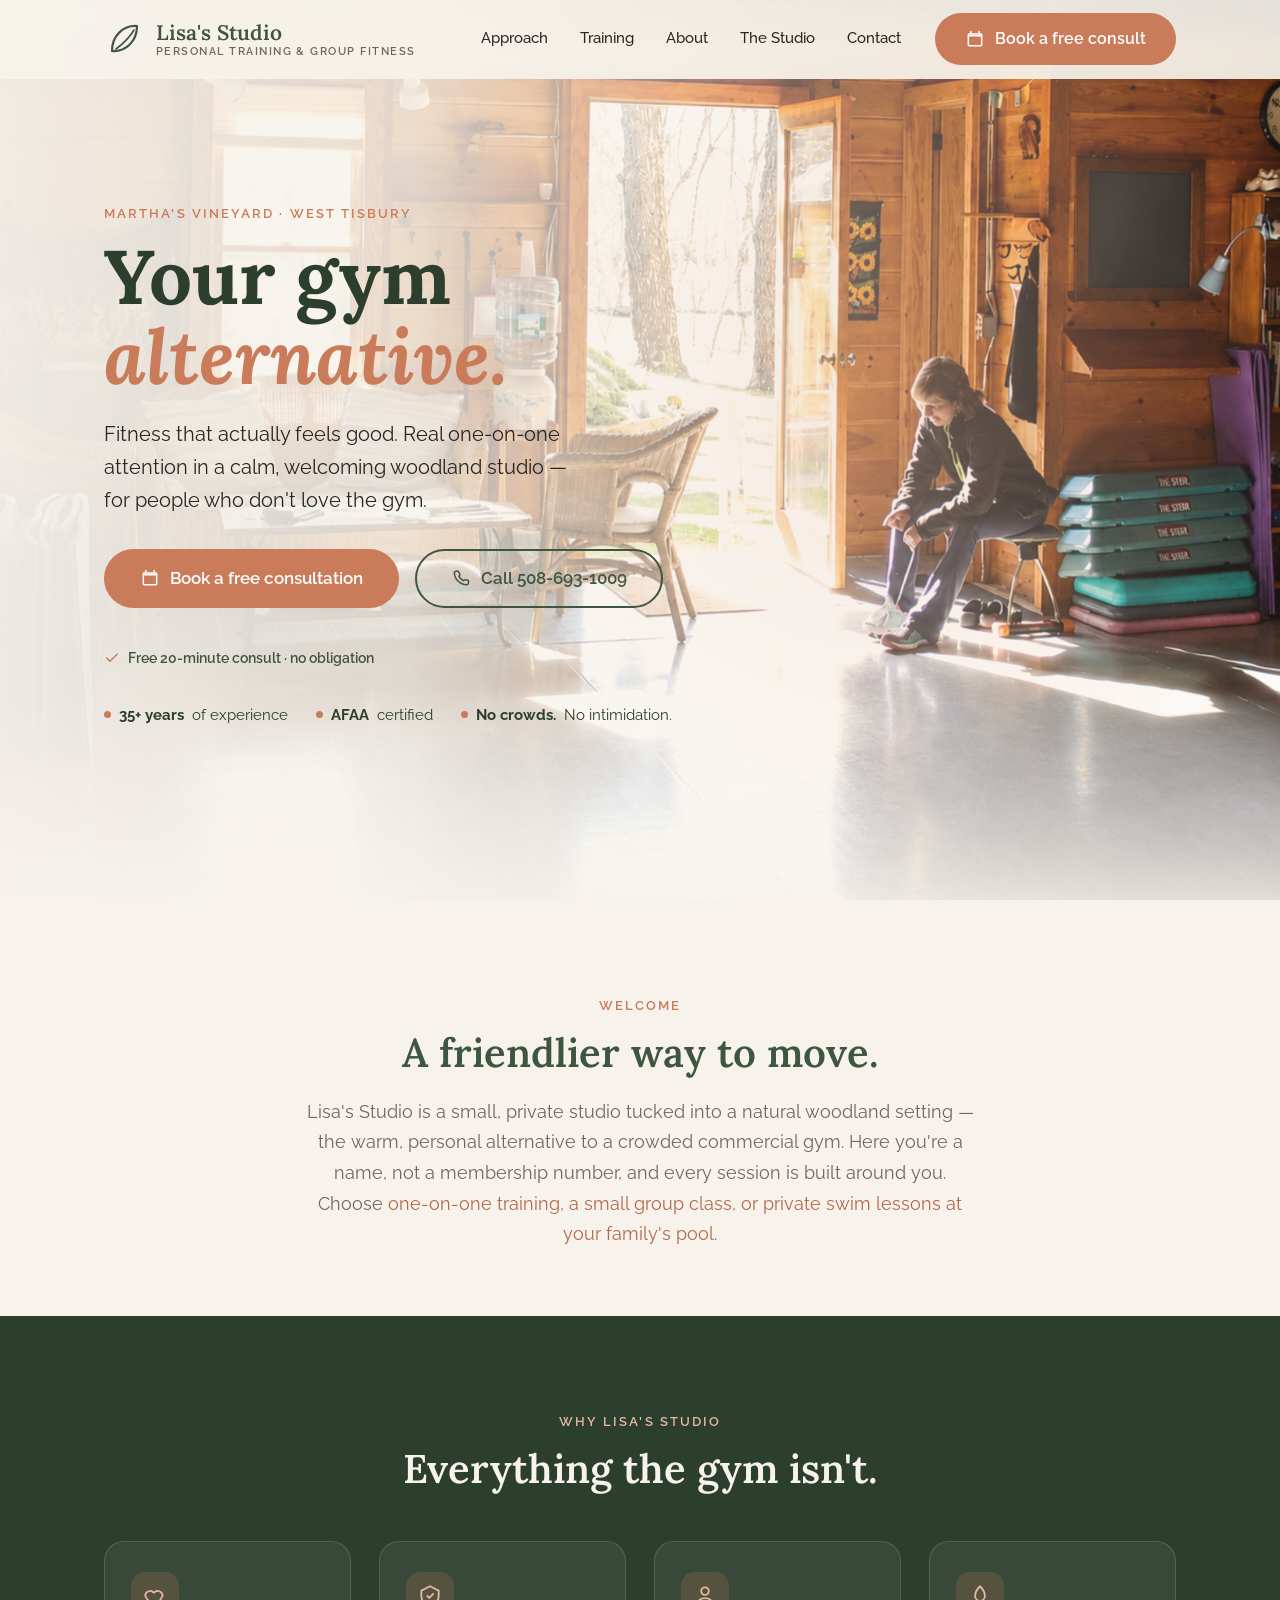
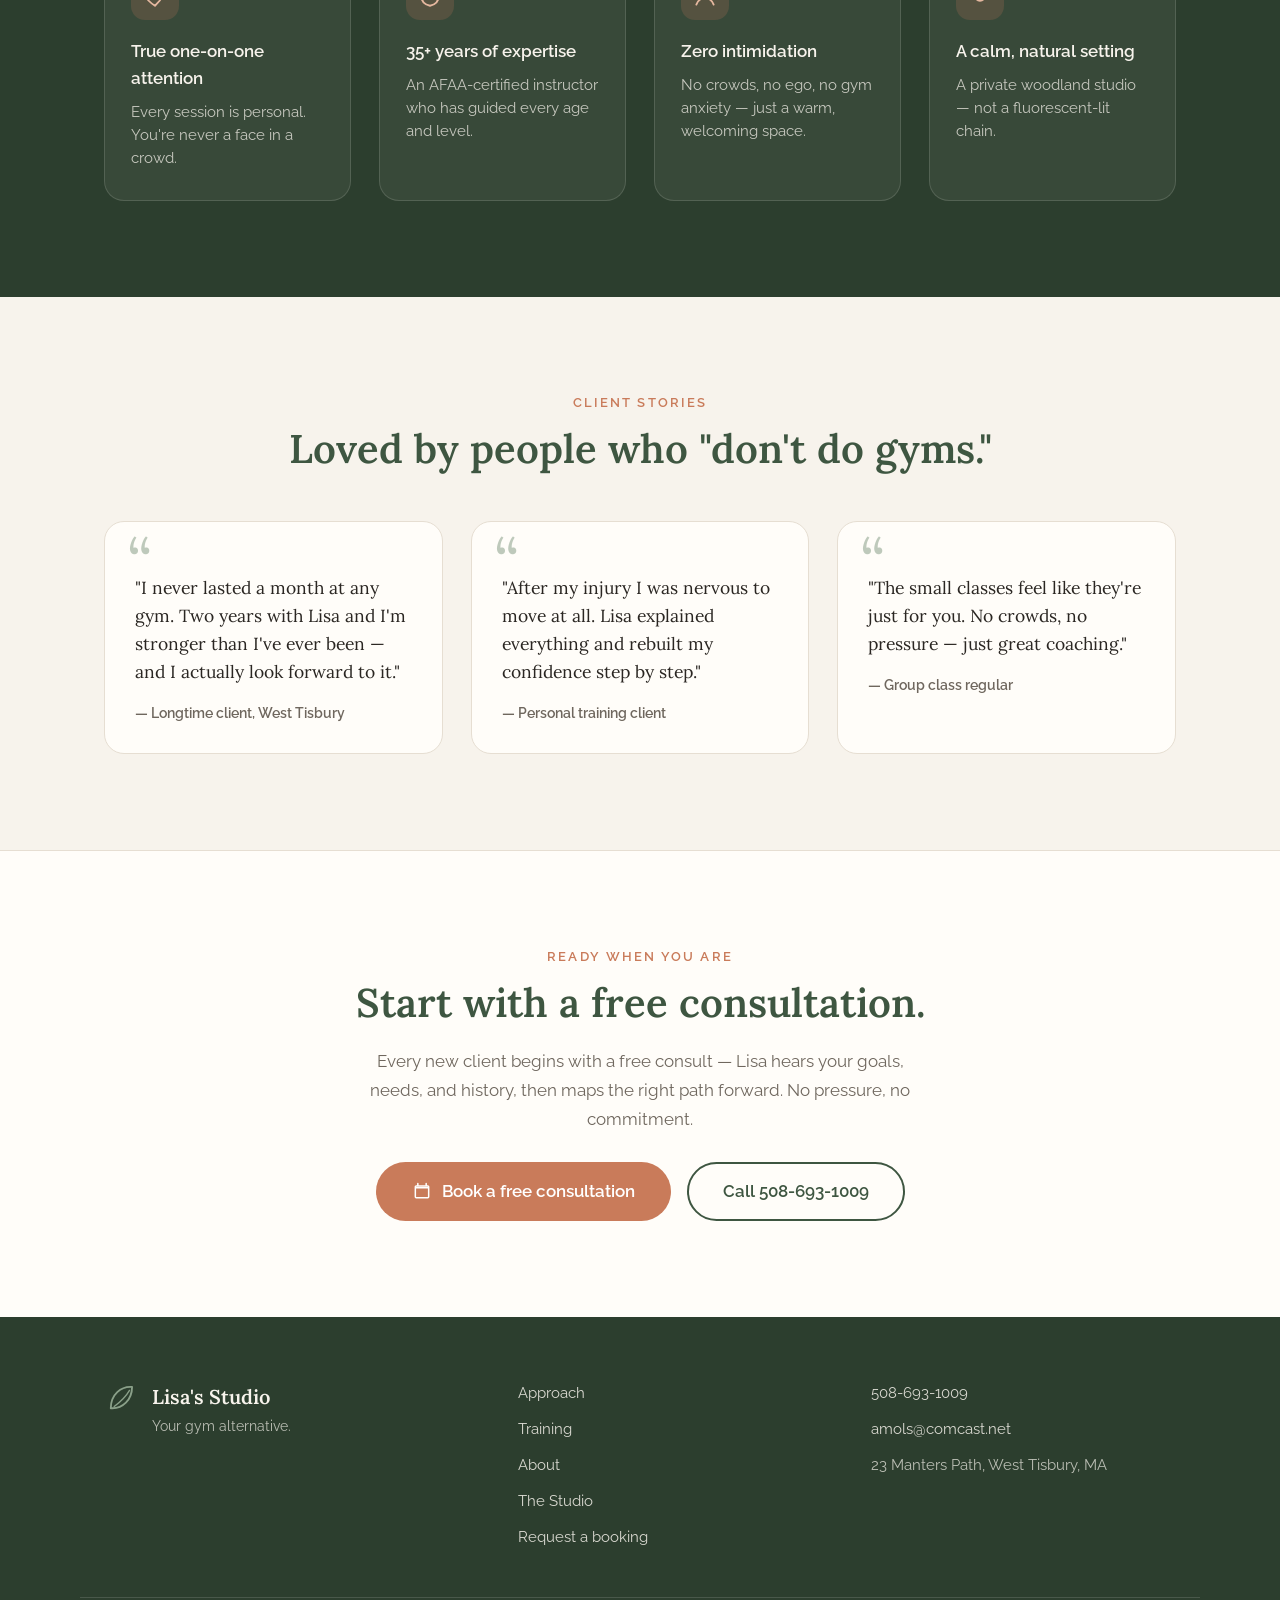
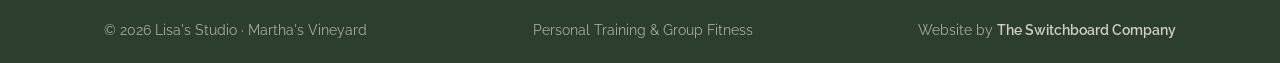
==== commit 6e049b5e: "New hero; standalone schedule page; swim books by phone; footer credit - Swap hero to the sharper st" ====
--- a/website/index.html
+++ b/website/index.html
@@ -220,6 +220,7 @@
     <div class="footer__base">
       <p>© <span id="year"></span> Lisa's Studio · Martha's Vineyard</p>
       <p>Personal Training &amp; Group Fitness</p>
+      <p class="footer__credit">Website by <a href="https://switchboardcompany.com" target="_blank" rel="noopener">The Switchboard Company</a></p>
     </div>
   </footer>
 
--- a/website/styles.css
+++ b/website/styles.css
@@ -310,9 +310,11 @@
   width: 100%;
   height: 100%;
   object-fit: cover;
-  /* Studio panorama: bias toward the warm center-right (Lisa + ball shelf),
-     leaving the washed-out left side clear behind the headline text. */
-  object-position: 64% center;
+  /* Studio photo: Lisa is seated on the right, so bias the crop rightward
+     to keep her in frame while the headline sits over the calmer left side. */
+  object-position: 60% center;
+  /* Warm the light a touch for a golden, sunlit feel — palette unchanged */
+  filter: saturate(1.12) sepia(0.12) brightness(1.02);
 }
 
 .hero__scrim {
@@ -326,7 +328,12 @@
       rgba(247, 243, 236, 0.05) 100%),
     linear-gradient(0deg,
       rgba(247, 243, 236, 0.85) 0%,
-      rgba(247, 243, 236, 0) 24%);
+      rgba(247, 243, 236, 0) 24%),
+    /* Golden glow over the sunlit right side — only shows where the
+       cream wash is translucent, so the text area stays clean. */
+    radial-gradient(72% 100% at 70% 42%,
+      rgba(201, 123, 90, 0.22) 0%,
+      rgba(201, 123, 90, 0) 62%);
 }
 
 /* Container fills the flex row; text block sits at its left edge */
@@ -536,6 +543,79 @@
   transition: gap 200ms ease, color 200ms ease;
 }
 .link-arrow:hover { gap: 13px; color: var(--clay); text-decoration: none; }
+
+/* ---------- Class schedule ---------- */
+.schedule-sec { background: var(--sand); }
+.sched { align-items: stretch; gap: 40px; }
+
+.sched__card {
+  background: var(--forest);
+  color: var(--sand);
+  border-radius: var(--radius);
+  padding: 40px 36px;
+  box-shadow: var(--shadow-lift);
+  display: flex;
+  flex-direction: column;
+  align-items: flex-start;
+  justify-content: center;
+  text-align: left;
+}
+.sched__season {
+  display: inline-block;
+  background: var(--terracotta);
+  color: #fff;
+  font-size: 13px;
+  font-weight: 600;
+  letter-spacing: 0.06em;
+  text-transform: uppercase;
+  padding: 8px 16px;
+  border-radius: 999px;
+  margin-bottom: 22px;
+}
+.sched__label {
+  font-size: 13px;
+  font-weight: 600;
+  letter-spacing: 0.14em;
+  text-transform: uppercase;
+  color: var(--sage);
+  margin: 0 0 6px;
+}
+.sched__days {
+  font-family: var(--font-head);
+  font-size: 30px;
+  font-weight: 600;
+  color: var(--sand);
+  margin: 0 0 2px;
+}
+.sched__time {
+  font-size: 20px;
+  font-weight: 500;
+  color: rgba(247, 243, 236, 0.85);
+  margin: 0 0 26px;
+}
+
+.sched__body { display: flex; flex-direction: column; justify-content: center; }
+.sched__body p { color: var(--bark); font-size: 17px; line-height: 1.7; }
+
+.sched__quote {
+  margin: 8px 0 0;
+  padding-left: 20px;
+  border-left: 4px solid var(--sage);
+  font-family: var(--font-head);
+  font-size: 20px;
+  line-height: 1.5;
+  color: var(--forest);
+}
+.sched__quote em { color: var(--terracotta); font-style: italic; }
+.sched__quote cite {
+  display: block;
+  margin-top: 8px;
+  font-family: var(--font-body);
+  font-size: 14px;
+  font-weight: 600;
+  font-style: normal;
+  color: var(--stone);
+}
 
 /* ---------- Benefits (dark section) ---------- */
 .benefits {
@@ -765,6 +845,16 @@
   line-height: 1.7;
   max-width: 420px;
 }
+
+/* Centered variant (contact page, when the form is not present) */
+.contact--center .contact__lead { margin-left: auto; margin-right: auto; }
+.contact--center .contact__list {
+  align-items: center;
+  max-width: 420px;
+  margin-left: auto;
+  margin-right: auto;
+}
+.contact--center .contact__list li { text-align: left; }
 
 .contact__call { margin: 6px 0 8px; }
 
@@ -1137,6 +1227,8 @@
   font-size: 13.5px;
   color: rgba(247, 243, 236, 0.6);
 }
+.footer__credit a { color: rgba(247, 243, 236, 0.8); font-weight: 600; }
+.footer__credit a:hover { color: #E5B79F; }
 
 /* ---------- Reveal on scroll ---------- */
 .reveal {
@@ -1193,7 +1285,10 @@
         rgba(247, 243, 236, 0.72) 100%),
       linear-gradient(0deg,
         rgba(247, 243, 236, 0.9) 0%,
-        rgba(247, 243, 236, 0) 24%);
+        rgba(247, 243, 236, 0) 24%),
+      radial-gradient(90% 70% at 70% 78%,
+        rgba(201, 123, 90, 0.20) 0%,
+        rgba(201, 123, 90, 0) 66%);
   }
 
   .benefit-grid { grid-template-columns: 1fr; }
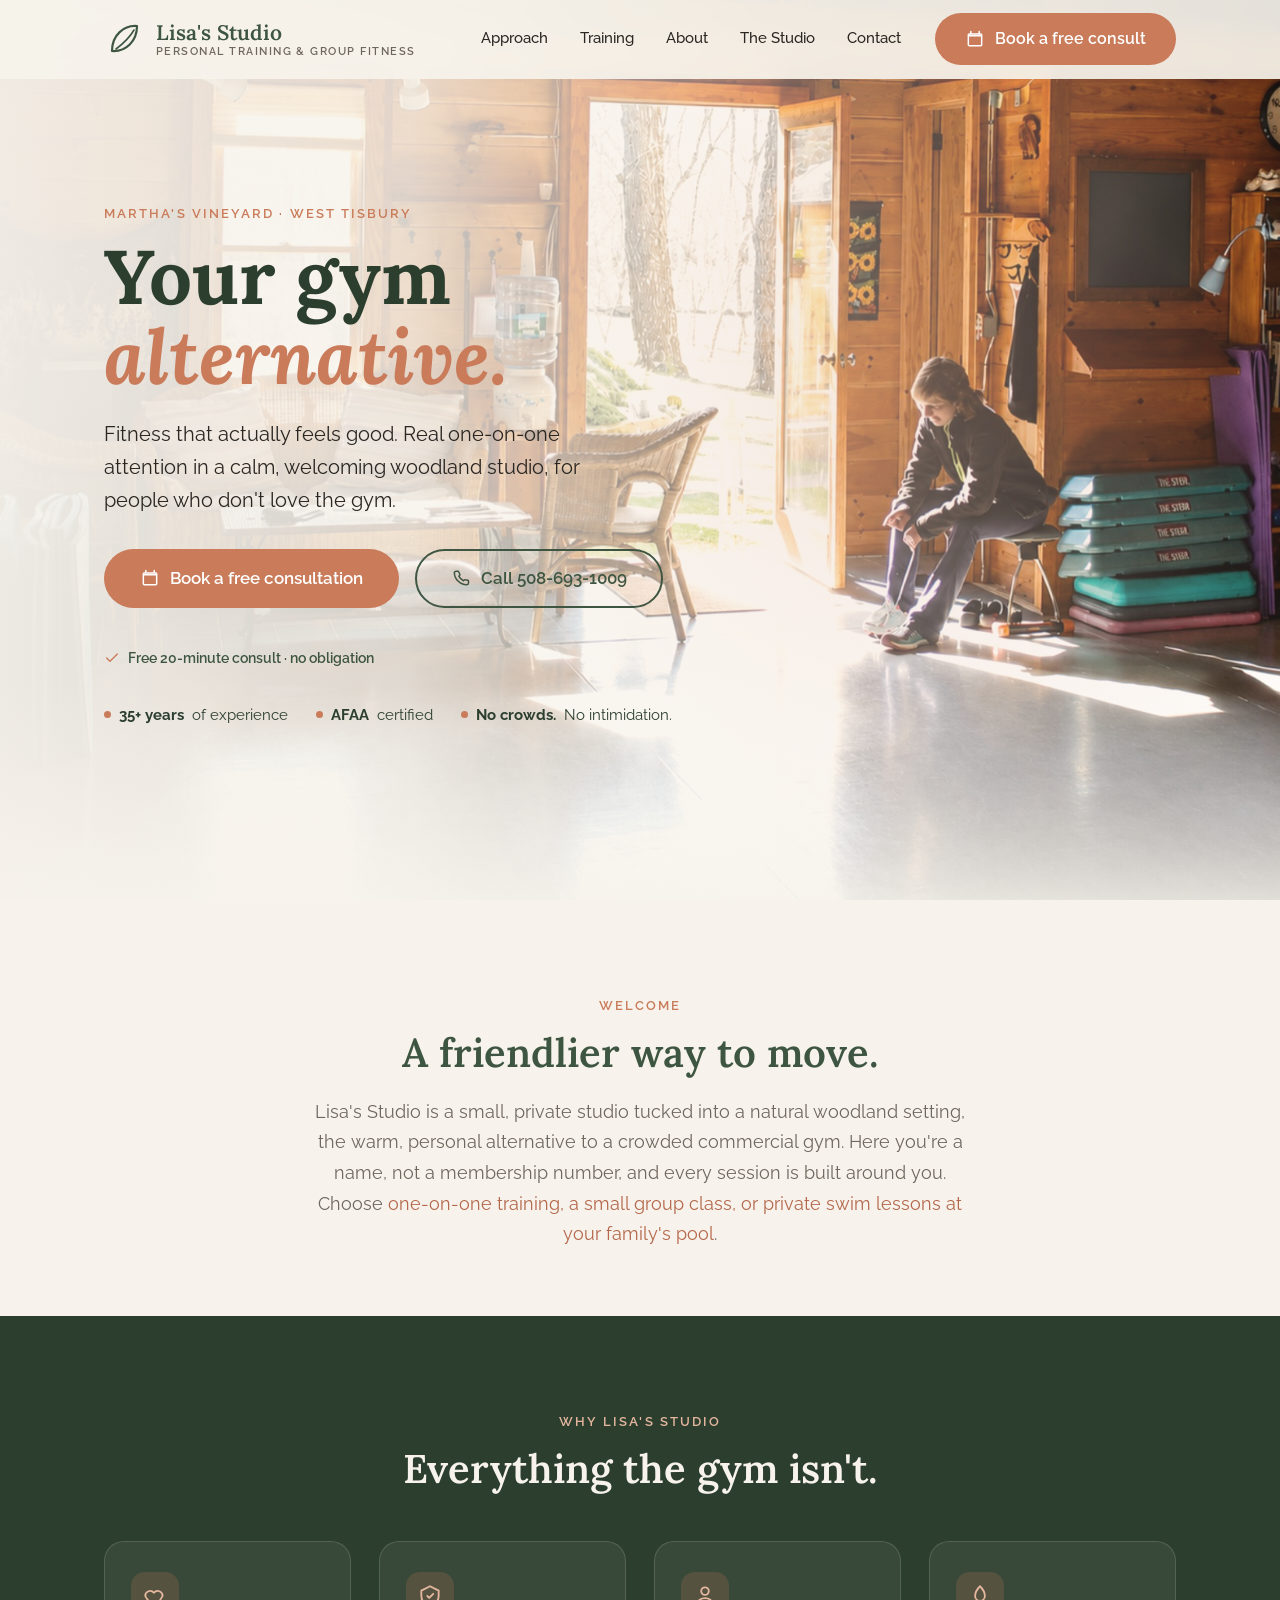
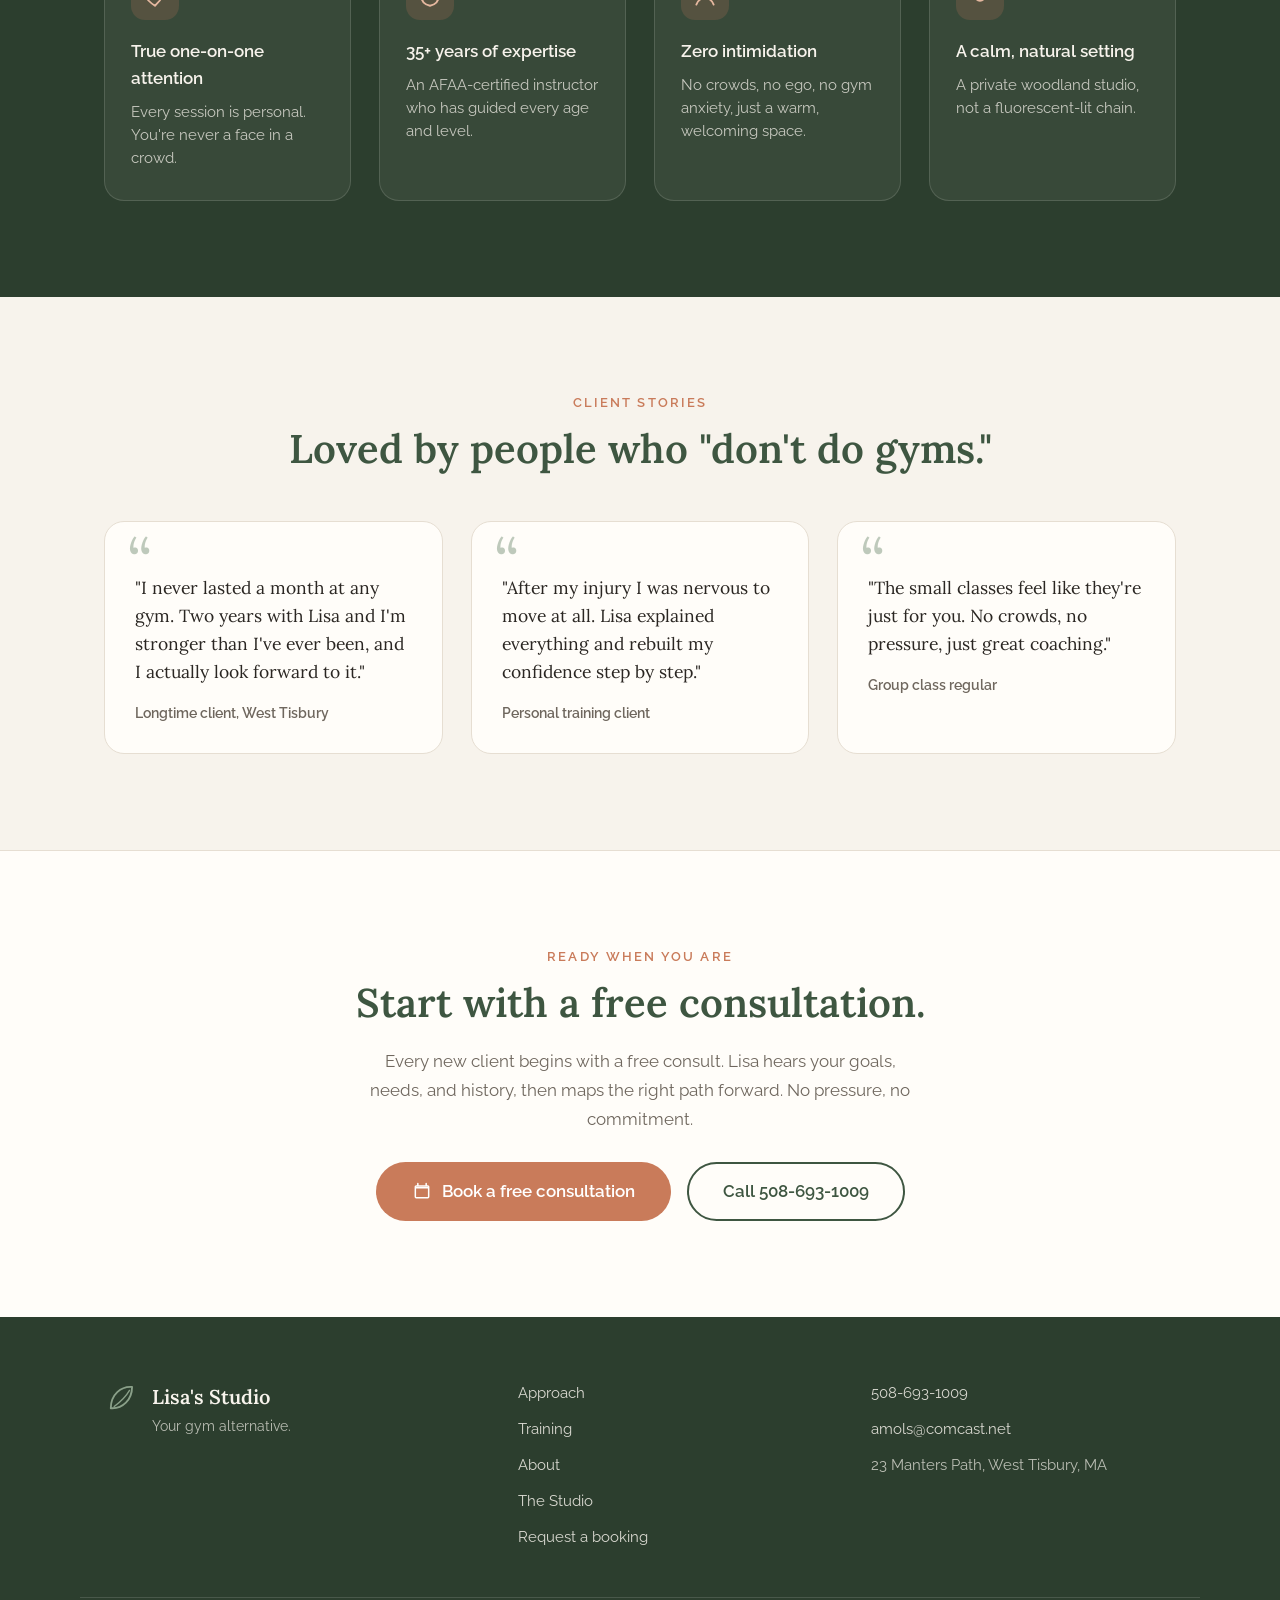
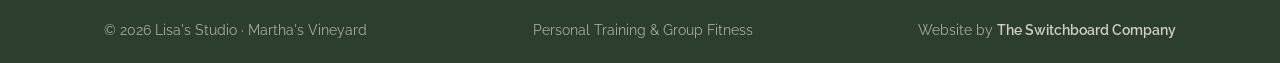
==== commit cc15fb27: "Remove all em dashes; reword copy for grammar Co-Authored-By: Claude Opus 4.8 <noreply@anthropic.com" ====
--- a/website/index.html
+++ b/website/index.html
@@ -3,11 +3,11 @@
 <head>
   <meta charset="UTF-8" />
   <meta name="viewport" content="width=device-width, initial-scale=1" />
-  <title>Lisa's Studio — Your Gym Alternative | Personal Training &amp; Group Fitness, Martha's Vineyard</title>
+  <title>Lisa's Studio: Your Gym Alternative | Personal Training &amp; Group Fitness, Martha's Vineyard</title>
   <meta name="description" content="Lisa's Studio is the warm, personal alternative to the gym on Martha's Vineyard. AFAA-certified, 35+ years of experience. One-on-one personal training, small group classes, and private swim lessons at your family's pool. Call 508-693-1009 to book." />
 
-  <meta property="og:title" content="Lisa's Studio — Your Gym Alternative" />
-  <meta property="og:description" content="Personal training, small group classes &amp; private swim lessons on Martha's Vineyard. No crowds, no intimidation — just you, moving well." />
+  <meta property="og:title" content="Lisa's Studio: Your Gym Alternative" />
+  <meta property="og:description" content="Personal training, small group classes &amp; private swim lessons on Martha's Vineyard. No crowds, no intimidation. Just you, moving well." />
   <meta property="og:type" content="website" />
 
   <link rel="preconnect" href="https://fonts.googleapis.com" />
@@ -79,7 +79,7 @@
           <h1 class="hero__title">Your gym<br/><em>alternative.</em></h1>
           <p class="hero__lead">
             Fitness that actually feels good. Real one-on-one attention in a calm,
-            welcoming woodland studio — for people who don't love the gym.
+            welcoming woodland studio, for people who don't love the gym.
           </p>
           <div class="hero__actions">
             <a href="contact.html#book" class="btn btn--primary btn--lg js-book">
@@ -110,7 +110,7 @@
         <p class="eyebrow">Welcome</p>
         <h2 id="welcome-h" class="h2">A friendlier way to move.</h2>
         <p class="lead-muted">
-          Lisa's Studio is a small, private studio tucked into a natural woodland setting —
+          Lisa's Studio is a small, private studio tucked into a natural woodland setting,
           the warm, personal alternative to a crowded commercial gym. Here you're a name,
           not a membership number, and every session is built around you. Choose
           <a href="training.html">one-on-one training, a small group class, or private swim
@@ -140,12 +140,12 @@
           <div class="benefit">
             <span class="benefit__icon" aria-hidden="true"><svg viewBox="0 0 24 24"><path fill="none" stroke="currentColor" stroke-width="1.7" stroke-linecap="round" stroke-linejoin="round" d="M4 20c1.5-4 4.5-6 8-6s6.5 2 8 6M12 11a3.5 3.5 0 1 0 0-7 3.5 3.5 0 0 0 0 7Z"/></svg></span>
             <h3>Zero intimidation</h3>
-            <p>No crowds, no ego, no gym anxiety — just a warm, welcoming space.</p>
+            <p>No crowds, no ego, no gym anxiety, just a warm, welcoming space.</p>
           </div>
           <div class="benefit">
             <span class="benefit__icon" aria-hidden="true"><svg viewBox="0 0 24 24"><path fill="none" stroke="currentColor" stroke-width="1.7" stroke-linecap="round" stroke-linejoin="round" d="M12 3c3 3 4.5 6 4.5 9a4.5 4.5 0 0 1-9 0c0-3 1.5-6 4.5-9Z"/></svg></span>
             <h3>A calm, natural setting</h3>
-            <p>A private woodland studio — not a fluorescent-lit chain.</p>
+            <p>A private woodland studio, not a fluorescent-lit chain.</p>
           </div>
         </div>
       </div>
@@ -160,16 +160,16 @@
         </div>
         <div class="quote-grid">
           <figure class="quote">
-            <blockquote>"I never lasted a month at any gym. Two years with Lisa and I'm stronger than I've ever been — and I actually look forward to it."</blockquote>
-            <figcaption>— Longtime client, West Tisbury</figcaption>
+            <blockquote>"I never lasted a month at any gym. Two years with Lisa and I'm stronger than I've ever been, and I actually look forward to it."</blockquote>
+            <figcaption>Longtime client, West Tisbury</figcaption>
           </figure>
           <figure class="quote">
             <blockquote>"After my injury I was nervous to move at all. Lisa explained everything and rebuilt my confidence step by step."</blockquote>
-            <figcaption>— Personal training client</figcaption>
+            <figcaption>Personal training client</figcaption>
           </figure>
           <figure class="quote">
-            <blockquote>"The small classes feel like they're just for you. No crowds, no pressure — just great coaching."</blockquote>
-            <figcaption>— Group class regular</figcaption>
+            <blockquote>"The small classes feel like they're just for you. No crowds, no pressure, just great coaching."</blockquote>
+            <figcaption>Group class regular</figcaption>
           </figure>
         </div>
       </div>
@@ -180,7 +180,7 @@
       <div class="container center">
         <p class="eyebrow">Ready when you are</p>
         <h2 class="h2">Start with a free consultation.</h2>
-        <p class="cta-band__lead">Every new client begins with a free consult — Lisa hears your goals, needs, and history, then maps the right path forward. No pressure, no commitment.</p>
+        <p class="cta-band__lead">Every new client begins with a free consult. Lisa hears your goals, needs, and history, then maps the right path forward. No pressure, no commitment.</p>
         <div class="cta-band__actions">
           <a href="contact.html#book" class="btn btn--primary btn--lg js-book">
             <svg class="icon" viewBox="0 0 24 24" aria-hidden="true"><path fill="none" stroke="currentColor" stroke-width="1.8" stroke-linecap="round" stroke-linejoin="round" d="M7 3v3m10-3v3M4 8h16M5 6h14a1 1 0 0 1 1 1v12a1 1 0 0 1-1 1H5a1 1 0 0 1-1-1V7a1 1 0 0 1 1-1Z"/></svg>
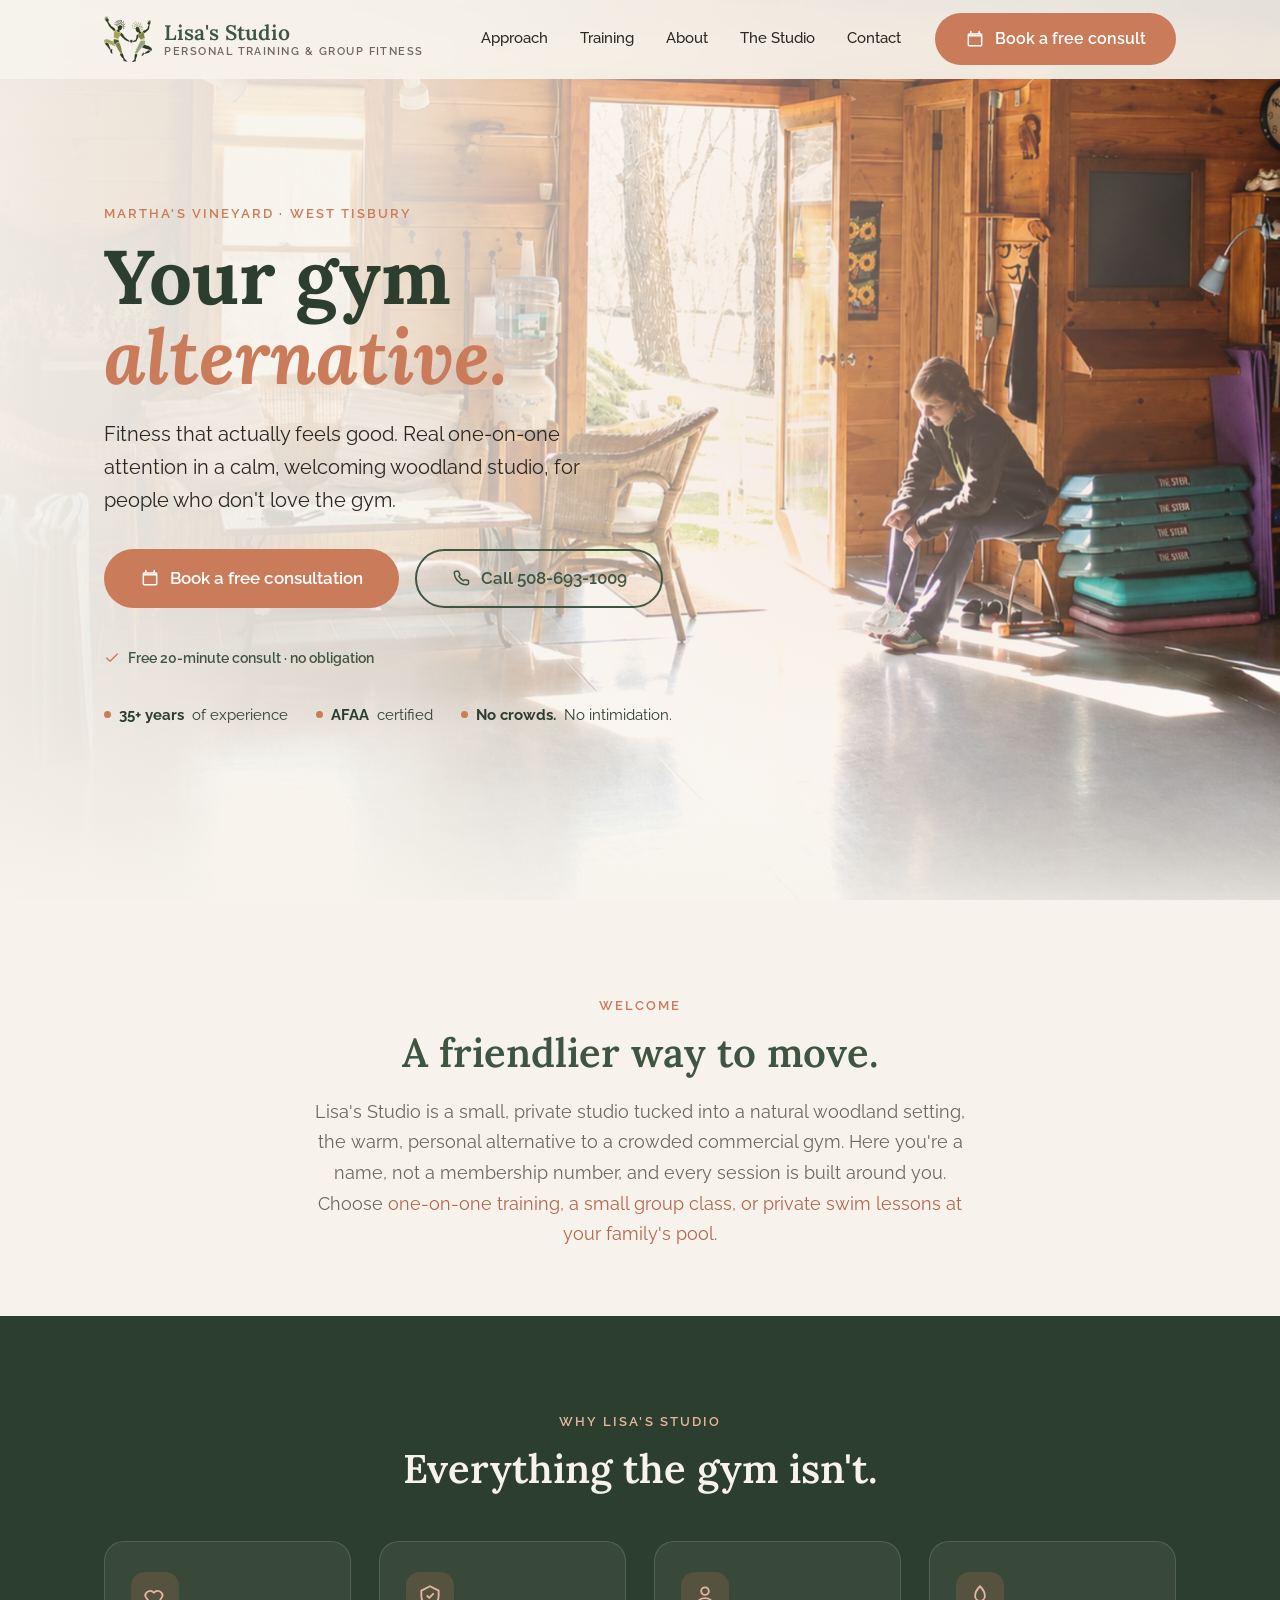
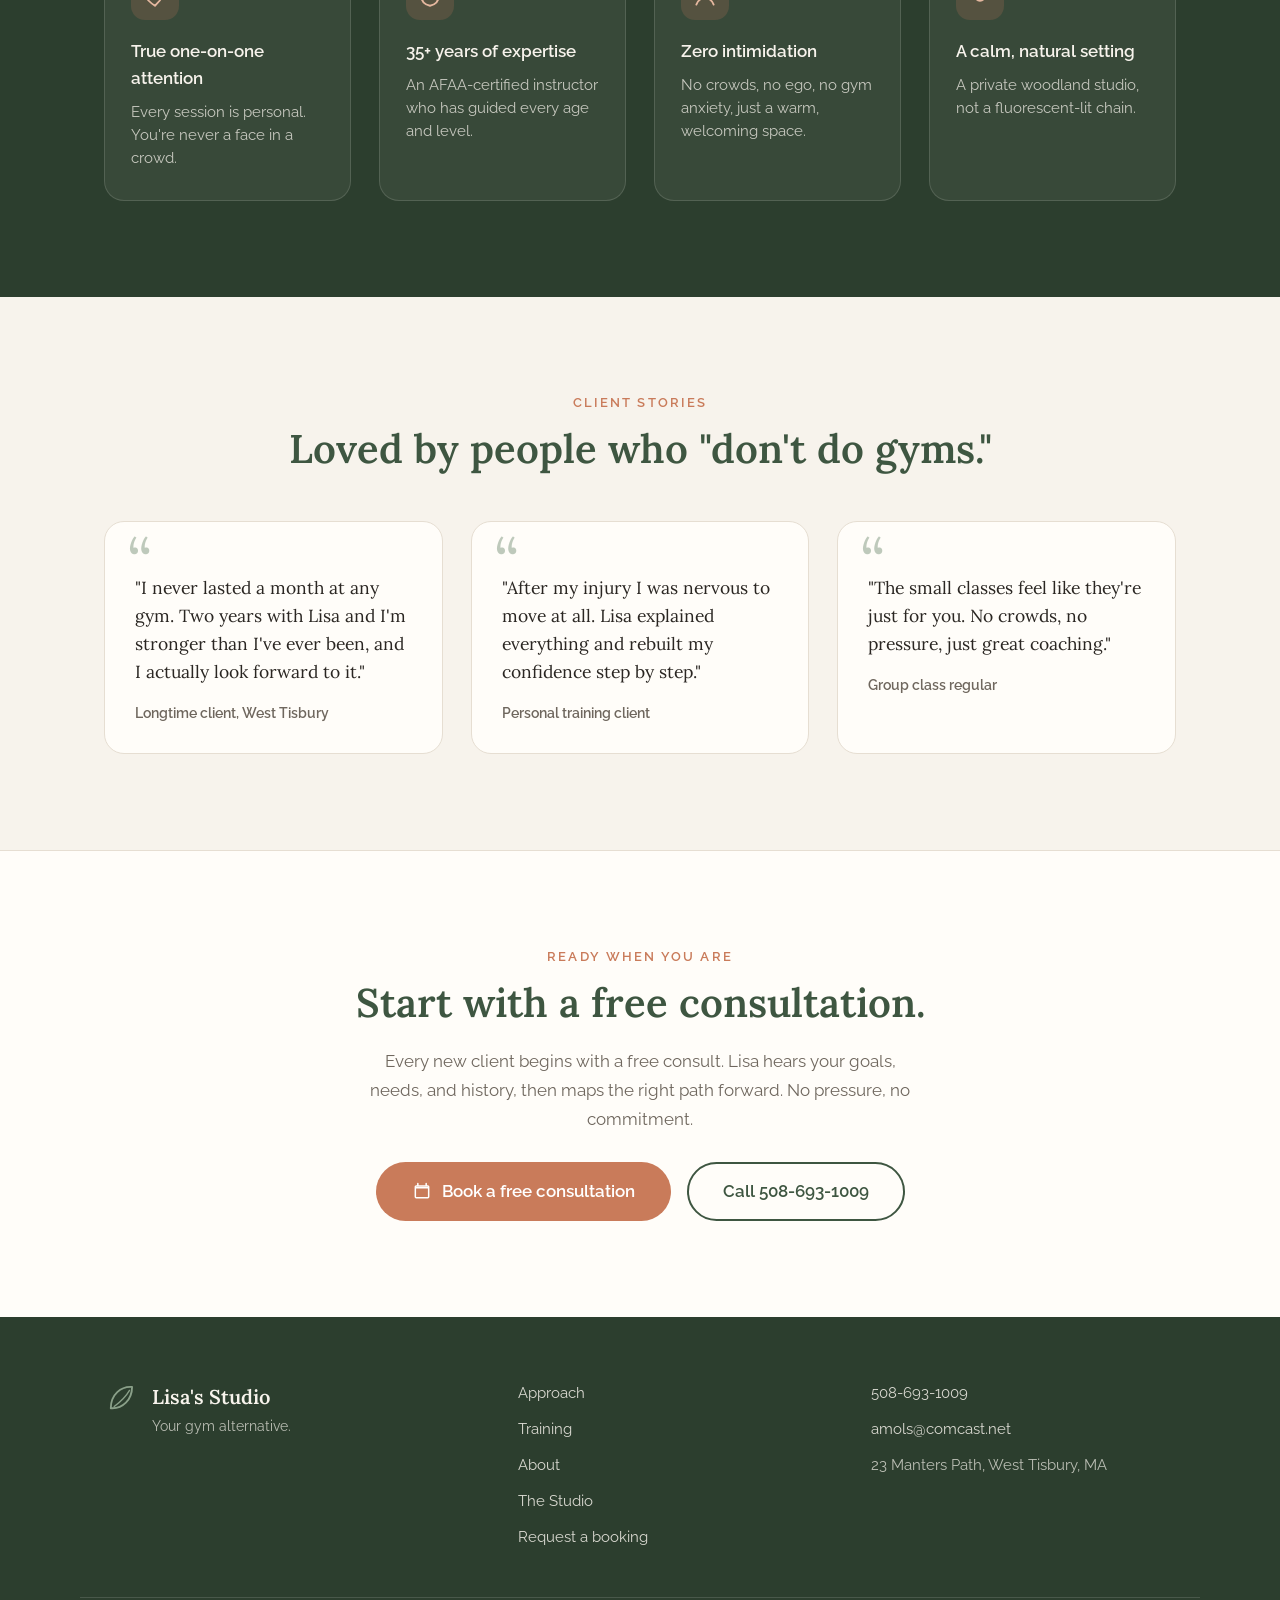
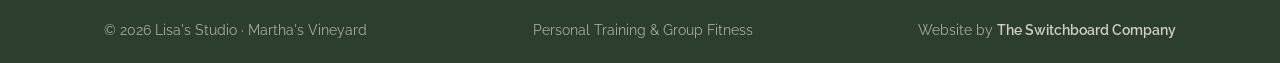
==== commit b461aa2e: "Use dancers logo in header (transparent bg) and add favicon Co-Authored-By: Claude Opus 4.8 <noreply" ====
--- a/website/index.html
+++ b/website/index.html
@@ -15,6 +15,7 @@
   <link href="https://fonts.googleapis.com/css2?family=Lora:wght@500;600;700&family=Raleway:wght@300;400;500;600&display=swap" rel="stylesheet" />
 
   <link rel="stylesheet" href="styles.css" />
+  <link rel="icon" href="assets/img/favicon.png" />
 </head>
 <body>
   <a class="skip-link" href="#main">Skip to content</a>
@@ -23,12 +24,7 @@
   <header class="nav" id="nav">
     <div class="container nav__inner">
       <a class="brand" href="index.html" aria-label="Lisa's Studio home">
-        <span class="brand__mark" aria-hidden="true">
-          <svg viewBox="0 0 40 40" width="40" height="40" role="img">
-            <path class="leaf-stroke" d="M8 32 C 8 16, 20 6, 33 7 C 33 22, 22 33, 8 32 Z" fill="none" stroke="currentColor" stroke-width="2.2" stroke-linecap="round" stroke-linejoin="round"/>
-            <path class="leaf-vein" d="M12 30 C 20 24, 26 18, 30 11" fill="none" stroke="currentColor" stroke-width="1.6" stroke-linecap="round"/>
-          </svg>
-        </span>
+        <span class="brand__mark" aria-hidden="true"><img class="brand__logo" src="assets/img/logo.png" alt="" width="49" height="46" /></span>
         <span class="brand__text">
           <span class="brand__name">Lisa's Studio</span>
           <span class="brand__sub">Personal Training &amp; Group Fitness</span>
--- a/website/styles.css
+++ b/website/styles.css
@@ -212,6 +212,7 @@
 .brand:hover { text-decoration: none; }
 
 .brand__mark { color: var(--forest); }
+.brand__logo { height: 46px; width: auto; display: block; }
 .brand__mark--sm { color: currentColor; }
 
 .brand__text { display: flex; flex-direction: column; line-height: 1.15; }
